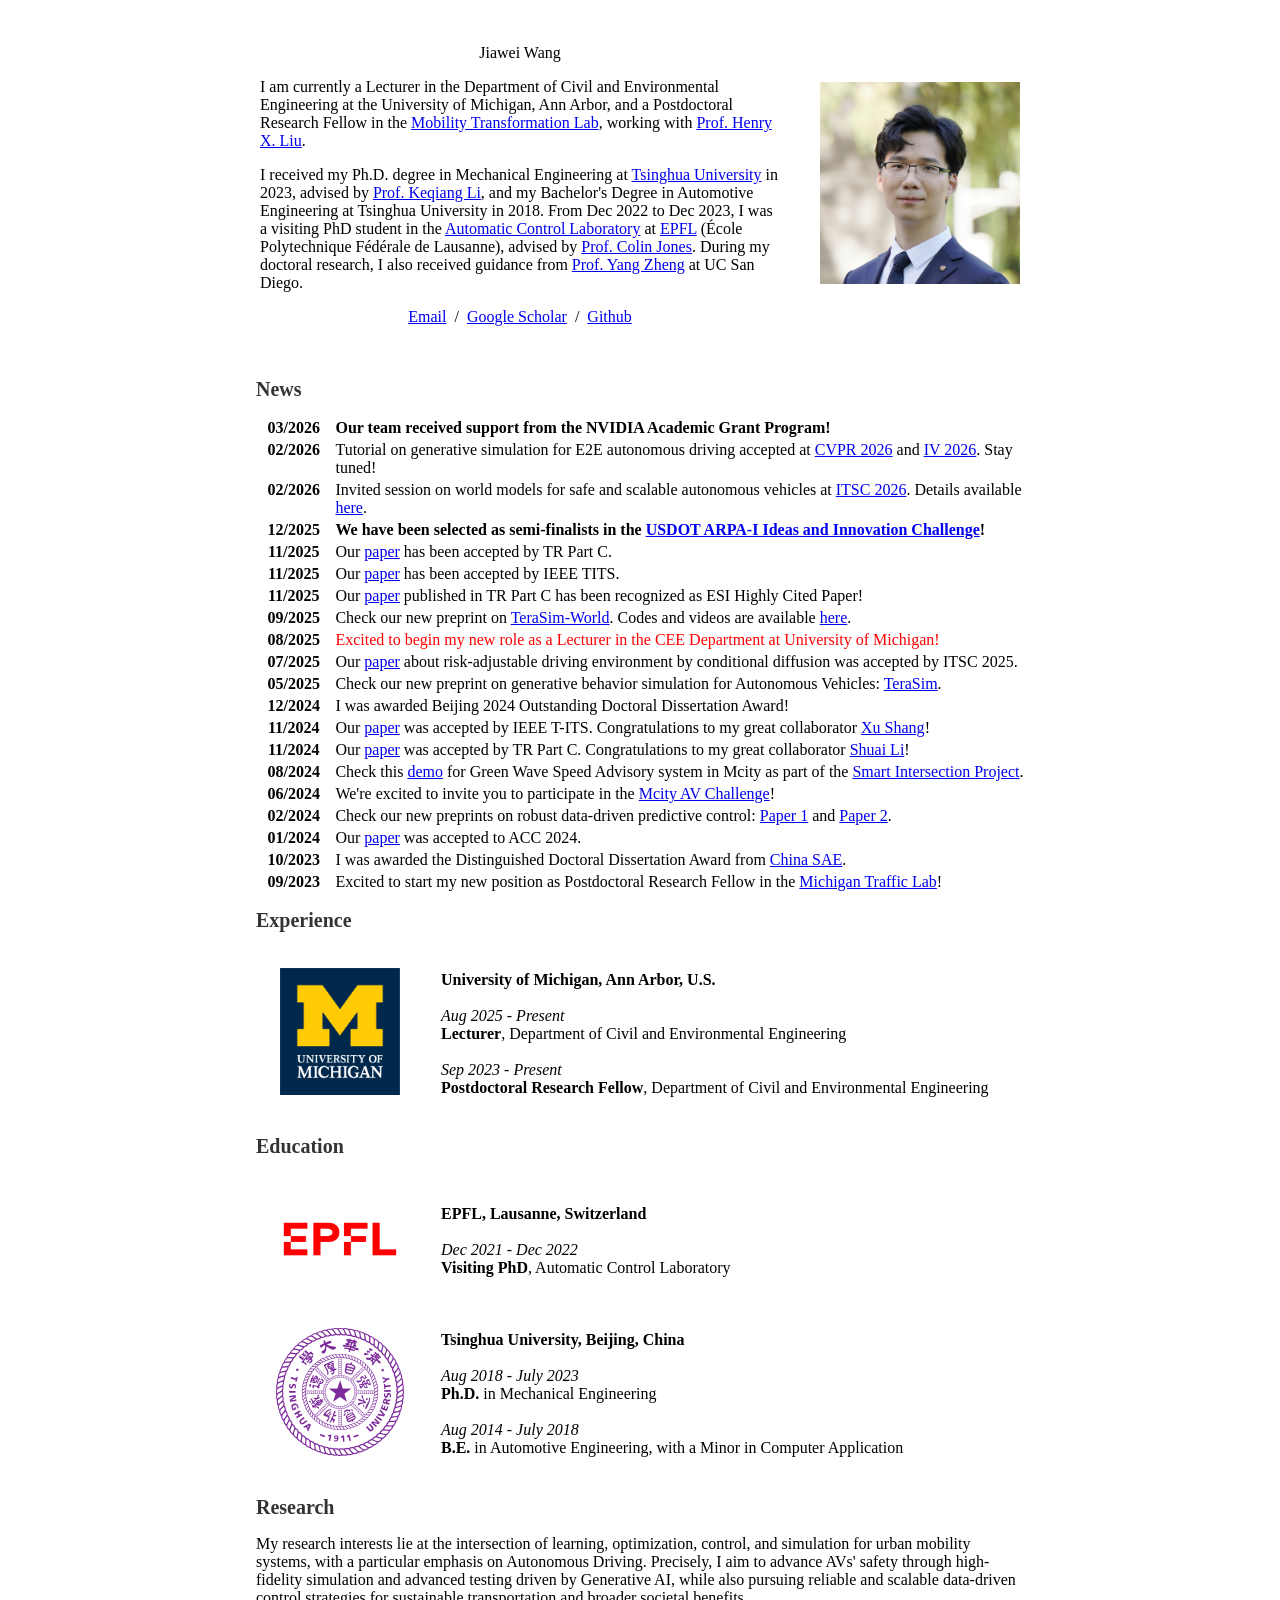
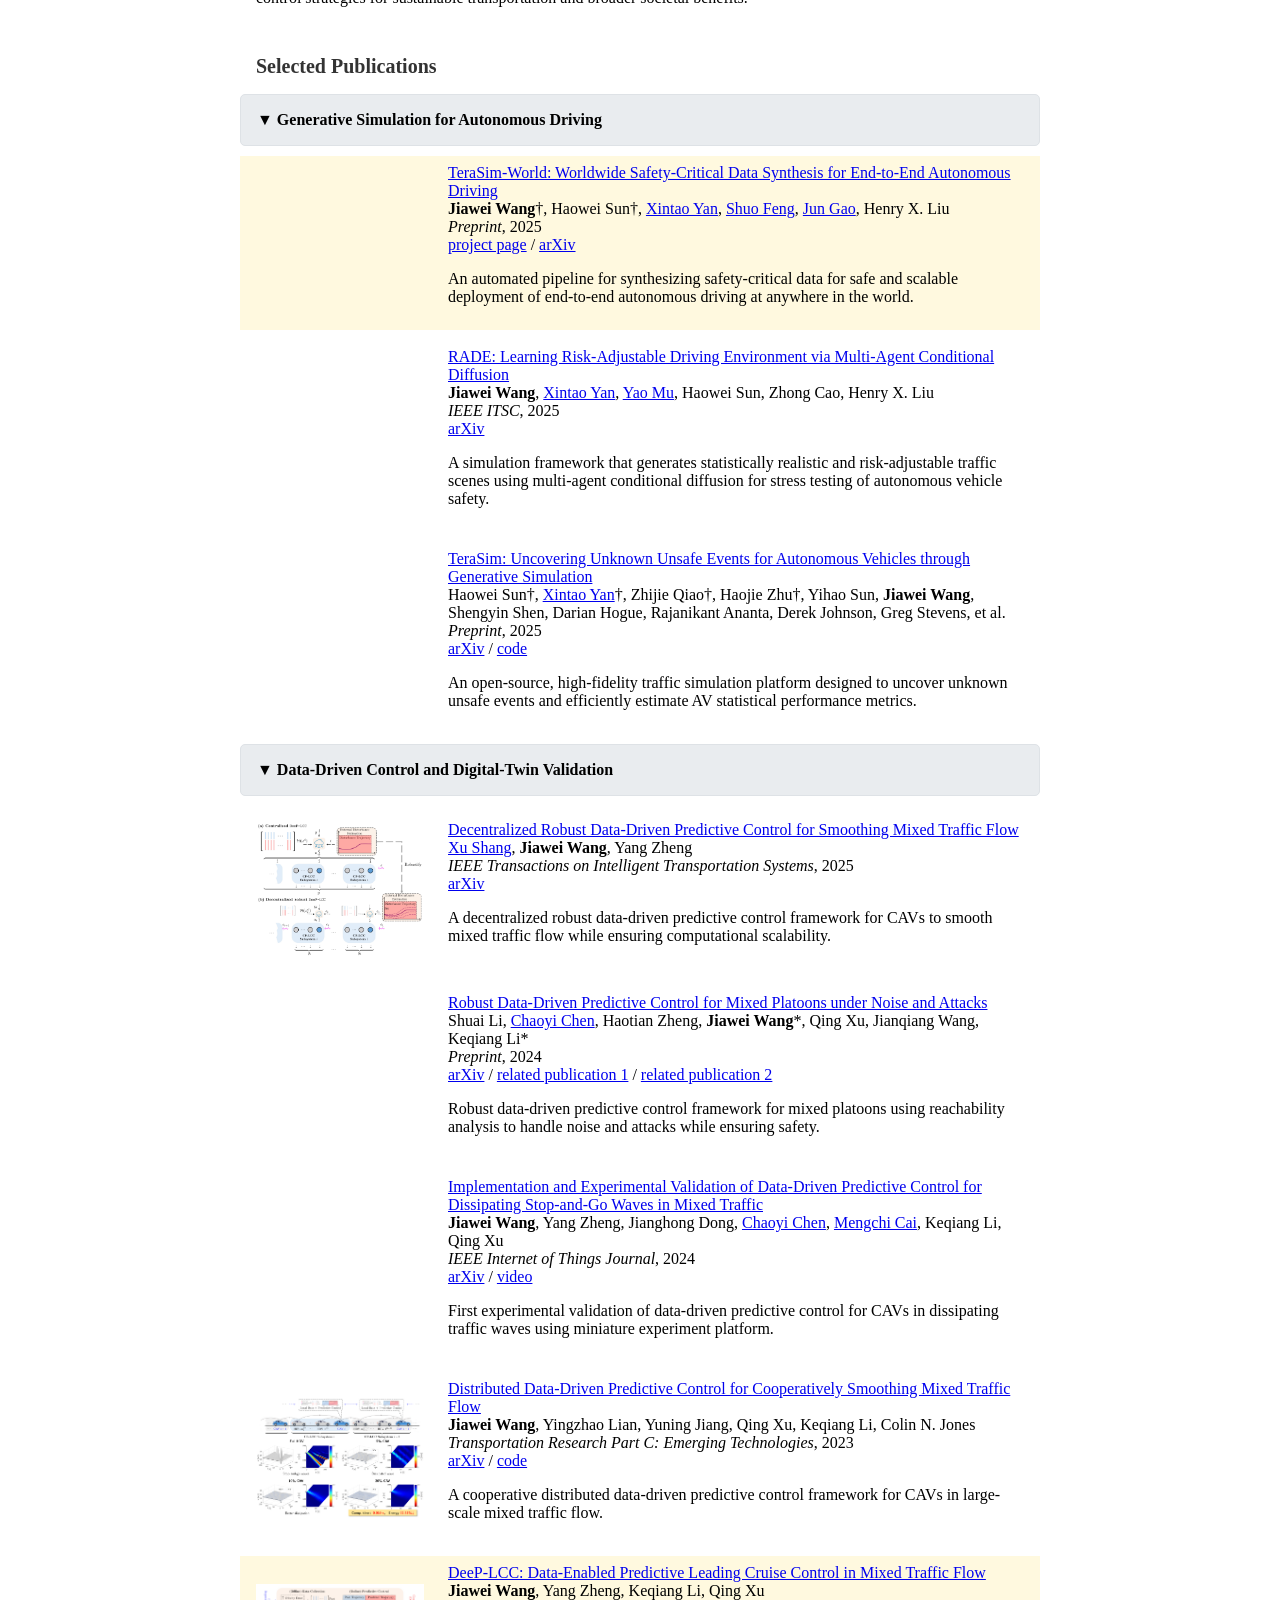
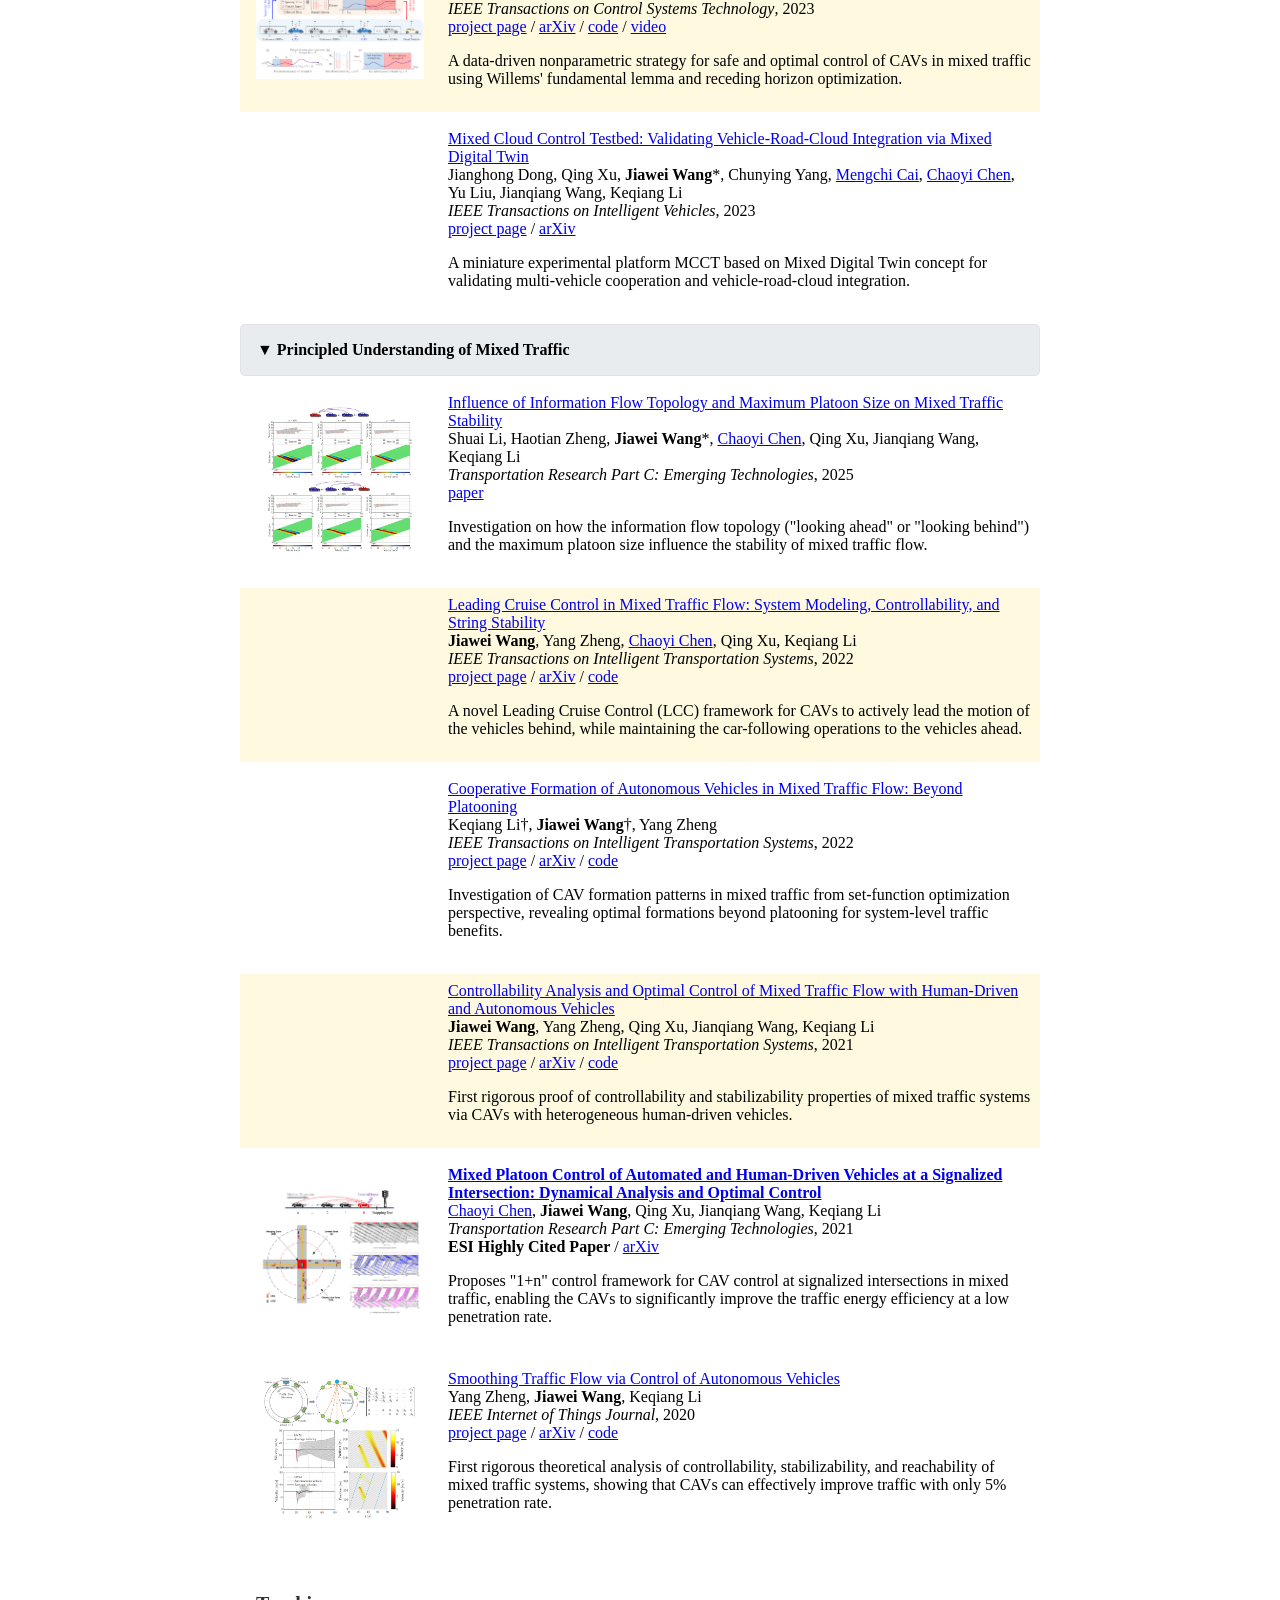
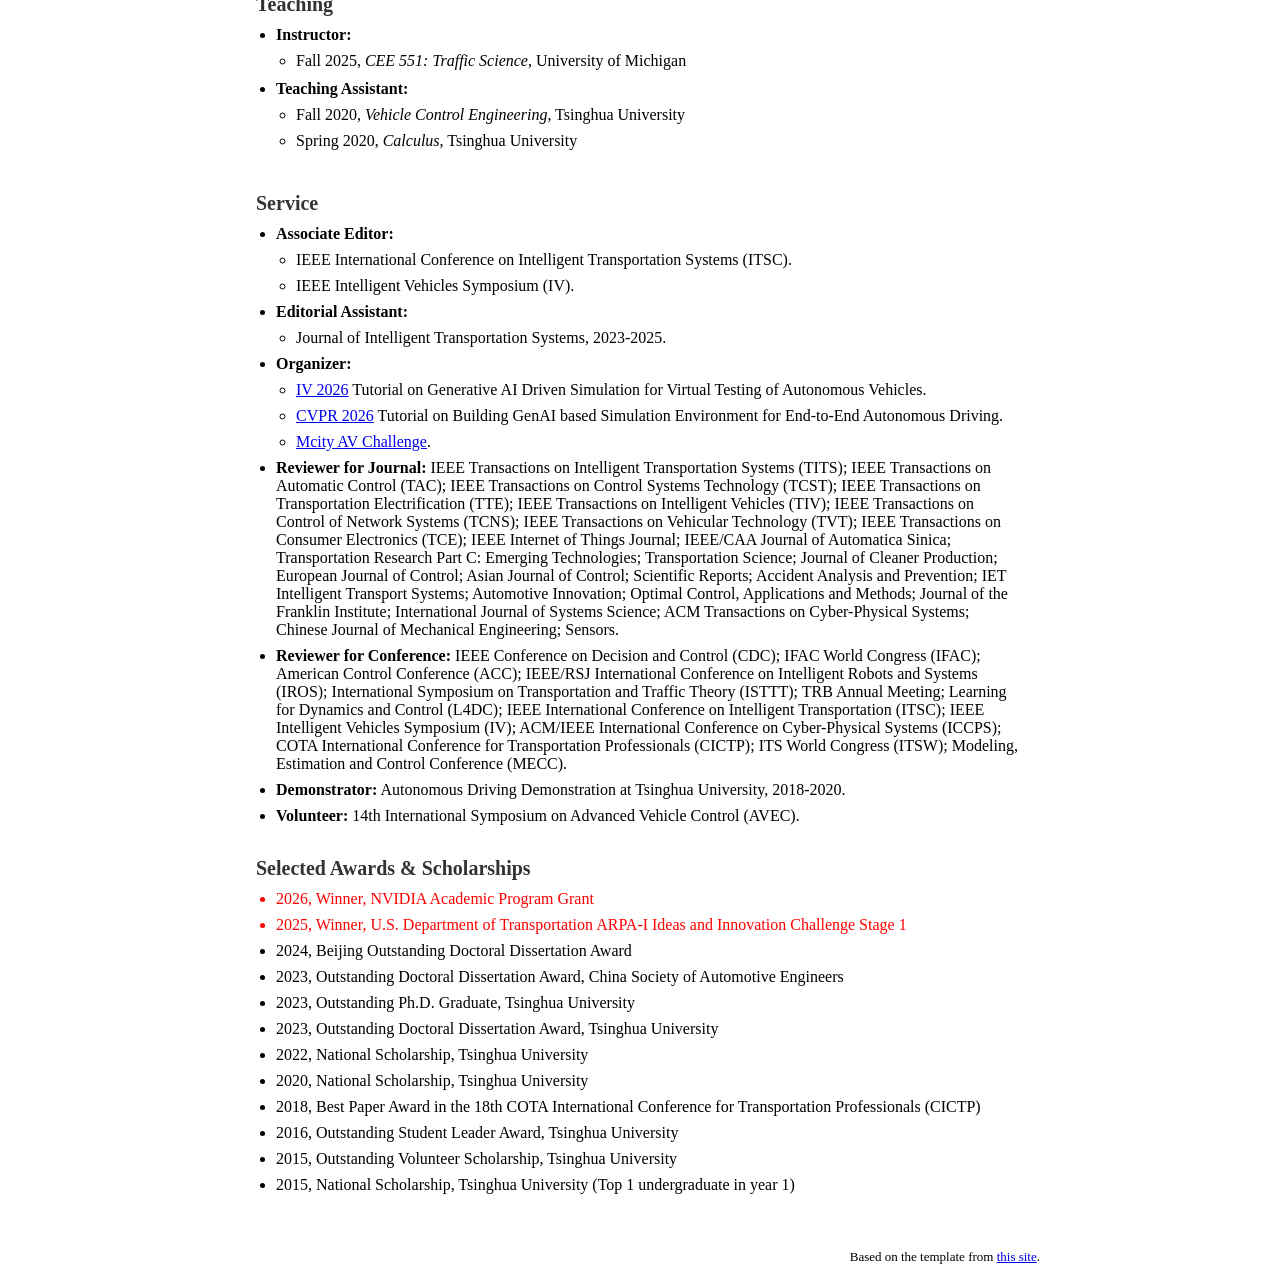
==== index.html @ 33eeec1e "Update tutorial links to dedicated sites Co-Authored-By: Claude Sonnet 4.6 <noreply@anthropic.com>" ====
﻿<!DOCTYPE HTML>
<html lang="en">
  <head>
    <meta http-equiv="Content-Type" content="text/html; charset=UTF-8">

    <title>Jiawei Wang</title>

    <meta name="author" content="Jiawei Wang">
    <meta name="viewport" content="width=device-width, initial-scale=1">
    <link rel="shortcut icon" href="images/favicon/favicon.ico" type="image/x-icon">
    <link rel="stylesheet" type="text/css" href="stylesheet.css">
    
    <style>
      :root {
        --paper-media-width: 25%;  /* 论文左边视频/图片区域宽度 */
        --paper-text-width: 75%;   /* 论文右边文本区域宽度 */
      }
      
      .paper-media-cell {
        padding: 16px;
        width: var(--paper-media-width);
        vertical-align: middle;
      }
      
      .paper-text-cell {
        padding: 8px;
        width: var(--paper-text-width);
        vertical-align: middle;
      }
      
      .category-header {
        cursor: pointer;
        user-select: none;
        padding: 16px;
        background-color: #e9ecef;
        border: 1px solid #dee2e6;
        border-radius: 5px;
        margin: 10px 0;
        transition: background-color 0.2s ease;
      }
      
      .category-header::before {
        content: "▶ ";
        display: inline-block;
      }
      
      .category-header.expanded::before {
        content: "▼ ";
      }
      
      .category-papers {
        display: none;
      }
      
      .category-papers.expanded {
        display: block;
      }
      
      .category-papers.default-expanded {
        display: block;
      }
      
      .category-header.default-expanded::before {
        content: "▼ ";
      }
    </style>
    
    <!-- Google Analytics -->
    <script async src="https://www.googletagmanager.com/gtag/js?id=G-J4JX1MXQDL"></script>
    <script>
      window.dataLayer = window.dataLayer || [];
      function gtag(){dataLayer.push(arguments);}
      gtag('js', new Date());

      gtag('config', 'G-J4JX1MXQDL');
    </script>
    
  </head>

  <body>
    <table style="width:100%;max-width:800px;border:0px;border-spacing:0px;border-collapse:separate;margin-right:auto;margin-left:auto;"><tbody>
      <tr style="padding:0px">
        <td style="padding:0px">
          <table style="width:100%;border:0px;border-spacing:0px;border-collapse:separate;margin-right:auto;margin-left:auto;"><tbody>
            <tr style="padding:0px">
              <td style="padding:2.5%;width:70%;vertical-align:middle">
                <p class="name" style="text-align: center;">
                  Jiawei Wang
                </p>
                <p>
		I am currently a Lecturer in the Department of Civil and Environmental Engineering at the University of Michigan, Ann Arbor, and a Postdoctoral Research Fellow in the <a href="https://traffic.engin.umich.edu/">Mobility Transformation Lab</a>, working with <a href="https://traffic.engin.umich.edu/">Prof. Henry X. Liu</a>. 
    </p>
    <p></p>
    I received my Ph.D. degree in Mechanical Engineering at <a href="https://www.tsinghua.edu.cn/publish/thu2018en/index.html">Tsinghua University</a> in 2023, advised by <a href="https://scholar.google.com/citations?user=x58fnLQAAAAJ&hl=en&oi=ao">Prof. Keqiang Li</a>, and my Bachelor's Degree in Automotive Engineering at Tsinghua University in 2018. From Dec 2022 to Dec 2023, I was a visiting PhD student in the <a href="https://www.epfl.ch/labs/la/">Automatic Control Laboratory</a> at <a href="https://www.epfl.ch/en/">EPFL</a> (École Polytechnique Fédérale de Lausanne), advised by <a href="https://people.epfl.ch/colin.jones">Prof. Colin Jones</a>. During my doctoral research, I also received guidance from <a href="https://zhengy09.github.io/">Prof. Yang Zheng</a> at UC San Diego.
                </p>
                <!-- <p>
    I received the Outstanding Ph.D. Graduate, the Excellent Doctoral Dissertation Award, and the National Scholarship from <a href="https://www.tsinghua.edu.cn/publish/thu2018en/index.html">Tsinghua University</a>. I was the recipient of Beijing 2024 Outstanding Doctoral Dissertation Award, the Distinguished Doctoral Dissertation Award from <a href="https://www.sae-china.org/">China Society of Automotive Engineers (China SAE)</a> in 2023, the Annual Best Paper Award for <a href="http://www.jtxa.net/indexen.htm">the Journal of Transport Information and Safety</a> in 2021, and the Best Paper Award at <a href="http://www.cota-home.org/CICTP_Default.html">the 18th COTA International Conference of Transportation Professionals</a> in 2018.
                </p> -->
                <p style="text-align:center">
                  <a href="mailto:jiawe@umich.edu">Email</a> &nbsp;/&nbsp;
                  <!-- <a href="data/JonBarron-CV.pdf">CV</a> &nbsp;/&nbsp; -->
                  <!-- <a href="data/JonBarron-bio.txt">Bio</a> &nbsp;/&nbsp; -->
                  <a href="https://scholar.google.com/citations?user=XXFHGDEAAAAJ&hl=en">Google Scholar</a> &nbsp;/&nbsp;
                  <!-- <a href="https://twitter.com/jon_barron">Twitter</a> &nbsp;/&nbsp; -->
                  <a href="https://github.com/wangjw18">Github</a>
                </p>
              </td>
              <td style="padding:2.5%;width:30%;max-width:30%">
                <a href="images/bio/jiawei_bio3.jpg"><img style="width:100%;max-width:100%;object-fit: cover;" alt="profile photo" src="images/bio/jiawei_bio3.jpg" class="hoverZoomLink"></a>
              </td>
            </tr>
        </tbody></table>

        <table style="width:100%;border:0px;border-spacing:0px;border-collapse:separate;margin-right:auto;margin-left:auto;"><tbody>
          <tr>
            <td colspan="2" style="padding:16px;width:100%;vertical-align:middle">
              <heading style="margin-bottom:15px;margin-top:20px;text-align:left;font-size:20px;font-weight:bold;color:#333">News</heading>
            </td>
          </tr>
          <tr>
            <td style="padding-top:2px;padding-bottom:2px;padding-left:16px;padding-right:4px;vertical-align:top;width:80px;text-align:center;"><strong>03/2026</strong></td>
            <td style="padding-top:2px;padding-bottom:2px;padding-left:0;padding-right:16px;vertical-align:top;"><strong>Our team received support from the NVIDIA Academic Grant Program!</strong></td>
          </tr>
          <tr>
            <td style="padding-top:2px;padding-bottom:2px;padding-left:16px;padding-right:4px;vertical-align:top;width:80px;text-align:center;"><strong>02/2026</strong></td>
            <td style="padding-top:2px;padding-bottom:2px;padding-left:0;padding-right:16px;vertical-align:top;">Tutorial on generative simulation for E2E autonomous driving accepted at <a href="https://cvpr.thecvf.com/">CVPR 2026</a> and <a href="https://ieee-iv.org/2026/">IV 2026</a>. Stay tuned!</td>
          </tr>
          <tr>
            <td style="padding-top:2px;padding-bottom:2px;padding-left:16px;padding-right:4px;vertical-align:top;width:80px;text-align:center;"><strong>02/2026</strong></td>
            <td style="padding-top:2px;padding-bottom:2px;padding-left:0;padding-right:16px;vertical-align:top;">Invited session on world models for safe and scalable autonomous vehicles at <a href="https://ieee-itsc.org/2026/">ITSC 2026</a>. Details available <a href="images/itsc_2026_invited_session.png">here</a>.</td>
          </tr>         
          <tr>
            <td style="padding-top:2px;padding-bottom:2px;padding-left:16px;padding-right:4px;vertical-align:top;width:80px;text-align:center;"><strong>12/2025</strong></td>
            <td style="padding-top:2px;padding-bottom:2px;padding-left:0;padding-right:16px;vertical-align:top;"> <strong>We have been selected as semi-finalists in the <a href="https://www.transportation.gov/briefing-room/trumps-transportation-secretary-sean-p-duffy-announces-semi-finalists-innovation">USDOT ARPA-I Ideas and Innovation Challenge</a>!</strong> </td>
          </tr>
          <tr>
            <td style="padding-top:2px;padding-bottom:2px;padding-left:16px;padding-right:4px;vertical-align:top;width:80px;text-align:center;"><strong>11/2025</strong></td>
            <td style="padding-top:2px;padding-bottom:2px;padding-left:0;padding-right:16px;vertical-align:top;"> Our <a href="https://www.sciencedirect.com/science/article/pii/S0968090X25004802">paper</a> has been accepted by TR Part C. </td>
          </tr>
          <tr>
            <td style="padding-top:2px;padding-bottom:2px;padding-left:16px;padding-right:4px;vertical-align:top;width:80px;text-align:center;"><strong>11/2025</strong></td>
            <td style="padding-top:2px;padding-bottom:2px;padding-left:0;padding-right:16px;vertical-align:top;">Our <a href="https://ieeexplore.ieee.org/document/11264470">paper</a> has been accepted by IEEE TITS. </td>
          </tr>
          <tr>
            <td style="padding-top:2px;padding-bottom:2px;padding-left:16px;padding-right:4px;vertical-align:top;width:80px;text-align:center;"><strong>11/2025</strong></td>
            <td style="padding-top:2px;padding-bottom:2px;padding-left:0;padding-right:16px;vertical-align:top;">Our <a href="https://www.sciencedirect.com/science/article/pii/S0968090X2100156X">paper</a> published in TR Part C has been recognized as ESI Highly Cited Paper! </td>
          </tr>
          <tr>
            <td style="padding-top:2px;padding-bottom:2px;padding-left:16px;padding-right:4px;vertical-align:top;width:80px;text-align:center;"><strong>09/2025</strong></td>
            <td style="padding-top:2px;padding-bottom:2px;padding-left:0;padding-right:16px;vertical-align:top;">Check our new preprint on <a href="https://arxiv.org/abs/2509.13164">TeraSim-World</a>. Codes and videos are available <a href="https://wjiawei.com/terasim-world-web/">here</a>.</td>
          </tr>
          <tr>
            <td style="padding-top:2px;padding-bottom:2px;padding-left:16px;padding-right:4px;vertical-align:top;width:80px;text-align:center;"><strong>08/2025</strong></td>
            <td style="padding-top:2px;padding-bottom:2px;padding-left:0;padding-right:16px;vertical-align:top;"><span style="color:red;">Excited to begin my new role as a Lecturer in the CEE Department at University of Michigan!</span></td>
          </tr>
          <tr>
            <td style="padding-top:2px;padding-bottom:2px;padding-left:16px;padding-right:4px;vertical-align:top;width:80px;text-align:center;"><strong>07/2025</strong></td>
            <td style="padding-top:2px;padding-bottom:2px;padding-left:0;padding-right:16px;vertical-align:top;">Our <a href="https://arxiv.org/abs/2505.03178">paper</a> about risk-adjustable driving environment by conditional diffusion was accepted by ITSC 2025.</td>
          </tr>
          <tr>
            <td style="padding-top:2px;padding-bottom:2px;padding-left:16px;padding-right:4px;vertical-align:top;width:80px;text-align:center;"><strong>05/2025</strong></td>
            <td style="padding-top:2px;padding-bottom:2px;padding-left:0;padding-right:16px;vertical-align:top;">Check our new preprint on generative behavior simulation for Autonomous Vehicles: <a href="https://arxiv.org/abs/2503.03629">TeraSim</a>.</td>
          </tr>
          <tr>
            <td style="padding-top:2px;padding-bottom:2px;padding-left:16px;padding-right:4px;vertical-align:top;width:80px;text-align:center;"><strong>12/2024</strong></td>
            <td style="padding-top:2px;padding-bottom:2px;padding-left:0;padding-right:16px;vertical-align:top;">I was awarded Beijing 2024 Outstanding Doctoral Dissertation Award!</td>
          </tr>
          <tr>
            <td style="padding-top:2px;padding-bottom:2px;padding-left:16px;padding-right:4px;vertical-align:top;width:80px;text-align:center;"><strong>11/2024</strong></td>
            <td style="padding-top:2px;padding-bottom:2px;padding-left:0;padding-right:16px;vertical-align:top;">Our <a href="https://ieeexplore.ieee.org/document/10810289?denied=">paper</a> was accepted by IEEE T-ITS. Congratulations to my great collaborator <a href="https://xushang23.github.io/">Xu Shang</a>!</td>
          </tr>
          <tr>
            <td style="padding-top:2px;padding-bottom:2px;padding-left:16px;padding-right:4px;vertical-align:top;width:80px;text-align:center;"><strong>11/2024</strong></td>
            <td style="padding-top:2px;padding-bottom:2px;padding-left:0;padding-right:16px;vertical-align:top;">Our <a href="https://www.sciencedirect.com/science/article/abs/pii/S0968090X24004716">paper</a> was accepted by TR Part C. Congratulations to my great collaborator <a href="https://www.researchgate.net/profile/Shuai-Li-134">Shuai Li</a>!</td>
          </tr>
          <tr>
            <td style="padding-top:2px;padding-bottom:2px;padding-left:16px;padding-right:4px;vertical-align:top;width:80px;text-align:center;"><strong>08/2024</strong></td>
            <td style="padding-top:2px;padding-bottom:2px;padding-left:0;padding-right:16px;vertical-align:top;">Check this <a href="https://www.youtube.com/watch?v=5vXTlNPkb3U">demo</a> for Green Wave Speed Advisory system in Mcity as part of the <a href="https://sip.umtri.umich.edu/">Smart Intersection Project</a>. </td>
          </tr>
          <tr>
            <td style="padding-top:2px;padding-bottom:2px;padding-left:16px;padding-right:4px;vertical-align:top;width:80px;text-align:center;"><strong>06/2024</strong></td>
            <td style="padding-top:2px;padding-bottom:2px;padding-left:0;padding-right:16px;vertical-align:top;">We're excited to invite you to participate in the <a href="https://mcity.umich.edu/av-challenge/">Mcity AV Challenge</a>!</td>
          </tr>
          <tr>
            <td style="padding-top:2px;padding-bottom:2px;padding-left:16px;padding-right:4px;vertical-align:top;width:80px;text-align:center;"><strong>02/2024</strong></td>
            <td style="padding-top:2px;padding-bottom:2px;padding-left:0;padding-right:16px;vertical-align:top;">Check our new preprints on robust data-driven predictive control: <a href="https://arxiv.org/abs/2401.15826">Paper 1</a> and <a href="https://arxiv.org/abs/2402.03897">Paper 2</a>.</td>
          </tr>
          <tr>
            <td style="padding-top:2px;padding-bottom:2px;padding-left:16px;padding-right:4px;vertical-align:top;width:80px;text-align:center;"><strong>01/2024</strong></td>
            <td style="padding-top:2px;padding-bottom:2px;padding-left:0;padding-right:16px;vertical-align:top;">Our <a href="https://arxiv.org/abs/2310.00509">paper</a> was accepted to ACC 2024.</td>
          </tr>
          <tr>
            <td style="padding-top:2px;padding-bottom:2px;padding-left:16px;padding-right:4px;vertical-align:top;width:80px;text-align:center;"><strong>10/2023</strong></td>
            <td style="padding-top:2px;padding-bottom:2px;padding-left:0;padding-right:16px;vertical-align:top;">I was awarded the Distinguished Doctoral Dissertation Award from <a href="https://www.sae-china.org/">China SAE</a>.</td>
          </tr>
          <tr>
            <td style="padding-top:2px;padding-bottom:2px;padding-left:16px;padding-right:4px;vertical-align:top;width:80px;text-align:center;"><strong>09/2023</strong></td>
            <td style="padding-top:2px;padding-bottom:2px;padding-left:0;padding-right:16px;vertical-align:top;">Excited to start my new position as Postdoctoral Research Fellow in the <a href="https://traffic.engin.umich.edu/">Michigan Traffic Lab</a>!</td>
          </tr>
        </tbody></table>
        
          <table style="width:100%;border:0px;border-spacing:0px;border-collapse:separate;margin-right:auto;margin-left:auto;"><tbody>
            <tr>
              <td colspan="2" style="padding:16px;width:100%;vertical-align:middle">
                <heading style="margin-bottom:15px;margin-top:20px;text-align:left;font-size:20px;font-weight:bold;color:#333">Experience</heading>
              </td>
            </tr>
            <tr>
              <td style="padding:20px;width:25%;vertical-align:middle;text-align:center;">
                <img src="images/umich.png" alt="University of Michigan" style="width:100%;max-width:75%;object-fit:cover;">
              </td>
              <td style="width:75%;vertical-align:middle">
                <strong>University of Michigan, Ann Arbor, U.S.</strong>
                <br>
                <br>
                <em>Aug 2025 - Present</em>
                <br>
                <strong>Lecturer</strong>, Department of Civil and Environmental Engineering
                <br>
                <br>
                <em>Sep 2023 - Present</em>
                <br>
                <strong>Postdoctoral Research Fellow</strong>, Department of Civil and Environmental Engineering
              </td>
            </tr>
          </tbody></table>

          <table style="width:100%;border:0px;border-spacing:0px;border-collapse:separate;margin-right:auto;margin-left:auto;"><tbody>
            <tr>
              <td colspan="2" style="padding:16px;width:100%;vertical-align:middle">
                <heading style="margin-bottom:15px;margin-top:20px;text-align:left;font-size:20px;font-weight:bold;color:#333">Education</heading>
              </td>
            </tr>
            <tr>
              <td style="padding:20px;width:25%;vertical-align:middle;text-align:center;">
                <img src="images/epfl.png" alt="EPFL" style="width:100%;max-width:100%;object-fit:cover;">
              </td>
              <td style="width:75%;vertical-align:middle">
                <strong>EPFL, Lausanne, Switzerland</strong>
                <br>
                <br>
                <em>Dec 2021 - Dec 2022</em>
                <br>
                <strong>Visiting PhD</strong>, Automatic Control Laboratory
              </td>
            </tr>
            <tr>
              <td style="padding:20px;width:25%;vertical-align:middle;text-align:center;">
                <img src="images/tsinghua.png" alt="Tsinghua University" style="width:100%;max-width:80%;object-fit:cover;">
              </td>
              <td style="width:75%;vertical-align:middle">
                <strong>Tsinghua University, Beijing, China</strong>
                <br>
                <br>
                <em>Aug 2018 - July 2023</em>
                <br>
                <strong>Ph.D.</strong> in Mechanical Engineering
                <br>
                <br>
                <em>Aug 2014 - July 2018</em>
                <br>
                <strong>B.E.</strong> in Automotive Engineering, with a Minor in Computer Application
              </td>
            </tr>
          </tbody></table>

          

          <table style="width:100%;border:0px;border-spacing:0px;border-collapse:separate;margin-right:auto;margin-left:auto;"><tbody>
            <tr>
            <td style="padding:16px;width:100%;vertical-align:middle">
              <heading style="margin-bottom:15px;margin-top:20px;text-align:left;font-size:20px;font-weight:bold;color:#333">Research</heading>
              <p>
                My research interests lie at the intersection of learning, optimization, control, and simulation for urban mobility systems, with a particular emphasis on Autonomous Driving. Precisely, I aim to advance AVs' safety through high-fidelity simulation and advanced testing driven by Generative AI, while also pursuing reliable and scalable data-driven control strategies for sustainable transportation and broader societal benefits. 
              </p>
            </td>
          </tr>
        </tbody></table>
          
          <table style="width:100%;border:0px;border-spacing:0px;border-collapse:separate;margin-right:auto;margin-left:auto;"><tbody>
            <tr>
              <td style="padding:16px;width:100%;vertical-align:middle">
                <heading style="margin-bottom:15px;margin-top:20px;text-align:left;font-size:20px;font-weight:bold;color:#333">Selected Publications</heading>
      </td>
    </tr>
          </tbody></table>
          <table style="width:100%;border:0px;border-spacing:0px;border-collapse:separate;margin-right:auto;margin-left:auto;"><tbody>
    <tr>
      <td colspan="2" class="category-header default-expanded" onclick="toggleCategory('generative-simulation')">
        <strong>Generative Simulation for Autonomous Driving</strong>
      </td>
    </tr>
    </tbody></table>
    
    <div id="generative-simulation" class="category-papers default-expanded">
      <table style="width:100%;border:0px;border-spacing:0px 10px;border-collapse:separate;margin-right:auto;margin-left:auto;"><tbody>
        <tr style="background-color: #fff9df;">
          <td class="paper-media-cell">
            <video width=100% height=100% muted autoplay loop>
              <source src="images/terasim-world.mp4" type="video/mp4">
              Your browser does not support the video tag.
            </video>
          </td>
          <td class="paper-text-cell">
            <a href="https://wjiawei.com/terasim-world-web/">
              <span class="papertitle">TeraSim-World: Worldwide Safety-Critical Data Synthesis for End-to-End Autonomous Driving</span>
            </a>
            <br>
            <strong>Jiawei Wang</strong>†,
            Haowei Sun†,
            <a href="https://www.civil.hku.hk/pp-yanxt.html">Xintao Yan</a>,
            <a href="https://scholar.google.com/citations?user=kb0Ky3QAAAAJ&hl=en">Shuo Feng</a>,
            <a href="https://www.cs.toronto.edu/~jungao/">Jun Gao</a>,
            Henry X. Liu
            <br>
            <em>Preprint</em>, 2025
            <br>
            <a href="https://wjiawei.com/terasim-world-web/">project page</a>
            /
            <a href="https://arxiv.org/abs/2509.13164">arXiv</a>
            <p></p>
            <p>
            An automated pipeline for synthesizing safety-critical data for safe and scalable deployment of end-to-end autonomous driving at anywhere in the world.
            </p>
          </td>
        </tr>

        <tr>
          <td class="paper-media-cell">
            <video width=100% height=100% muted autoplay loop>
              <source src="images/rade.mp4" type="video/mp4">
              Your browser does not support the video tag.
            </video>
          </td>
          <td class="paper-text-cell">
            <a href="https://arxiv.org/abs/2505.03178">
              <span class="papertitle">RADE: Learning Risk-Adjustable Driving Environment via Multi-Agent Conditional Diffusion</span>
            </a>
            <br>
            <strong>Jiawei Wang</strong>,
            <a href="https://www.civil.hku.hk/pp-yanxt.html">Xintao Yan</a>,
            <a href="https://yaomarkmu.github.io/">Yao Mu</a>,
            Haowei Sun,
            Zhong Cao,
            Henry X. Liu
            <br>
            <em>IEEE ITSC</em>, 2025
            <br>
            <a href="https://arxiv.org/abs/2505.03178">arXiv</a>
            <p></p>
            <p>
              A simulation framework that generates statistically realistic and risk-adjustable traffic scenes using multi-agent conditional diffusion for stress testing of autonomous vehicle safety.
            </p>
          </td>
        </tr>
        <tr>
          <td class="paper-media-cell">
            <video width=100% height=100% muted autoplay loop>
              <source src="images/terasim.mp4" type="video/mp4">
              Your browser does not support the video tag.
            </video>
          </td>
          <td class="paper-text-cell">
            <a href="https://arxiv.org/abs/2503.03629">
              <span class="papertitle">TeraSim: Uncovering Unknown Unsafe Events for Autonomous Vehicles through Generative Simulation</span>
            </a>
            <br>
            Haowei Sun†, <a href="https://xintao-yan.github.io/">Xintao Yan</a>†, Zhijie Qiao†, Haojie Zhu†, Yihao Sun, <strong>Jiawei Wang</strong>, Shengyin Shen, Darian Hogue, Rajanikant Ananta, Derek Johnson, Greg Stevens, et al.
            <br>
            <em>Preprint</em>, 2025
            <br>
            <a href="https://arxiv.org/abs/2503.03629">arXiv</a> / <a href="https://github.com/mcity/TeraSim">code</a>
            <p></p>
            <p>
              An open-source, high-fidelity traffic simulation platform designed to uncover unknown unsafe events and efficiently estimate AV statistical performance metrics.
            </p>
          </td>
        </tr>
      </tbody></table>
    </div>
    
    <table style="width:100%;border:0px;border-spacing:0px;border-collapse:separate;margin-right:auto;margin-left:auto;"><tbody>
    <tr>
      <td colspan="2" class="category-header default-expanded" onclick="toggleCategory('data-driven-control')">
        <strong>Data-Driven Control and Digital-Twin Validation</strong>
      </td>
    </tr>
    </tbody></table>

    
    
    <div id="data-driven-control" class="category-papers default-expanded">
      <table style="width:100%;border:0px;border-spacing:0px 10px;border-collapse:separate;margin-right:auto;margin-left:auto;"><tbody>
        <tr>
          <td class="paper-media-cell">
            <img src="images/decentralized-deeplcc.png" alt="Decentralized robust data-driven predictive control" style="width:100%;max-width:100%;object-fit:contain;border-radius:5px;">
          </td>
          <td class="paper-text-cell">
            <a href="https://ieeexplore.ieee.org/abstract/document/10810289">
              <span class="papertitle">Decentralized Robust Data-Driven Predictive Control for Smoothing Mixed Traffic Flow</span>
            </a>
            <br>
            <a href="https://xushang23.github.io/">Xu Shang</a>, <strong>Jiawei Wang</strong>, Yang Zheng
            <br>
            <em>IEEE Transactions on Intelligent Transportation Systems</em>, 2025
            <br>
            <a href="https://arxiv.org/abs/2401.15826">arXiv</a>
            <p></p>
            <p>
              A decentralized robust data-driven predictive control framework for CAVs to smooth mixed traffic flow while ensuring computational scalability.
            </p>
          </td>
        </tr>
        <tr>
          <td class="paper-media-cell">
            <video width=100% height=100% muted autoplay loop>
              <source src="images/rdeeplcc.mp4" type="video/mp4">
              Your browser does not support the video tag.
            </video>
          </td>
      <td class="paper-text-cell">
        <a href="https://arxiv.org/abs/2411.13924">
			<span class="papertitle">Robust Data-Driven Predictive Control for Mixed Platoons under Noise and Attacks</span>
        </a>
        <br>
				Shuai Li,
				<a href="https://www.svm.tsinghua.edu.cn/essay/80/2121.html">Chaoyi Chen</a>,
				Haotian Zheng,
				<strong>Jiawei Wang</strong>*,
				Qing Xu,
				Jianqiang Wang,
				Keqiang Li*
        <br>
        <em>Preprint</em>, 2024
        <br>
        <a href="https://arxiv.org/abs/2411.13924">arXiv</a> / <a href="https://arxiv.org/abs/2502.16466">related publication 1</a> / <a href="https://ieeexplore.ieee.org/abstract/document/11095288">related publication 2</a>
        <p></p>
        <p>
				Robust data-driven predictive control framework for mixed platoons using reachability analysis to handle noise and attacks while ensuring safety.
        </p>
      </td>
    </tr>


     
    <tr>
      <td class="paper-media-cell">
        <video width=100% height=100% muted autoplay loop>
          <source src="images/deep-lcc-implementation.mp4" type="video/mp4">
          Your browser does not support the video tag.
        </video>
      </td>
      <td class="paper-text-cell">
        <a href="https://ieeexplore.ieee.org/abstract/document/10210648">
			<span class="papertitle">Implementation and Experimental Validation of Data-Driven Predictive Control for Dissipating Stop-and-Go Waves in Mixed Traffic</span>
        </a>
        <br>
				<strong>Jiawei Wang</strong>, 
				Yang Zheng,
				Jianghong Dong,
        <a href="https://www.svm.tsinghua.edu.cn/essay/80/2121.html">Chaoyi Chen</a>,
        <a href="https://www.civil.tsinghua.edu.cn/ceen/info/1062/1473.htm">Mengchi Cai</a>,
        Keqiang Li,
        Qing Xu
				<br>
        <em>IEEE Internet of Things Journal</em>, 2024
        <br>
        <a href="https://arxiv.org/abs/2204.03747">arXiv</a> / <a href="https://www.youtube.com/watch?v=ZZ2cWhapqpc&ab_channel=SOClab">video</a>
        <p></p>
        <p>
				First experimental validation of data-driven predictive control for CAVs in dissipating traffic waves using miniature experiment platform.
        </p>
      </td>
    </tr>

    <tr>
      <td class="paper-media-cell">
        <img src='images/distributed-deeplcc.png' width=100%>
      </td>
      <td class="paper-text-cell">
        <a href="https://www.sciencedirect.com/science/article/abs/pii/S0968090X23002632">
			<span class="papertitle">Distributed Data-Driven Predictive Control for Cooperatively Smoothing Mixed Traffic Flow</span>
        </a>
        <br>
				<strong>Jiawei Wang</strong>,
				Yingzhao Lian,
				Yuning Jiang,
				Qing Xu,
				Keqiang Li,
				Colin N. Jones
        <br>
        <em>Transportation Research Part C: Emerging Technologies</em>, 2023
        <br>
        <a href="https://arxiv.org/abs/2210.13171">arXiv</a> / <a href="https://github.com/PREDICT-EPFL/Distributed-DeeP-LCC">code</a>
        <p></p>
        <p>
				A cooperative distributed data-driven predictive control framework for CAVs in large-scale mixed traffic flow.
        </p>
      </td>
    </tr>

    <tr style="background-color: #fff9df;">
      <td class="paper-media-cell">
        <img src='images/deep-lcc.png' width=100%>
      </td>
      <td class="paper-text-cell">
        <a href="https://ieeexplore.ieee.org/document/10172912">
			<span class="papertitle">DeeP-LCC: Data-Enabled Predictive Leading Cruise Control in Mixed Traffic Flow</span>
        </a>
        <br>
				<strong>Jiawei Wang</strong>,
				Yang Zheng,
				Keqiang Li,
				Qing Xu
        <br>
        <em>IEEE Transactions on Control Systems Technology</em>, 2023
        <br>
        <a href="https://soc-ucsd.github.io/DeeP-LCC/">project page</a> / <a href="https://arxiv.org/abs/2203.10639">arXiv</a> / <a href="https://github.com/soc-ucsd/DeeP-LCC">code</a> / <a href="https://www.youtube.com/watch?v=ZZ2cWhapqpc&ab_channel=SOClab">video</a>
        <p></p>
        <p>
				A data-driven nonparametric strategy for safe and optimal control of CAVs in mixed traffic using Willems' fundamental lemma and receding horizon optimization.
        </p>
      </td>
    </tr>



    <tr>
      <td class="paper-media-cell">
        <video width=100% height=100% muted autoplay loop>
          <source src="images/mcct.mp4" type="video/mp4">
          Your browser does not support the video tag.
        </video>
      </td>
      <td class="paper-text-cell">
        <a href="https://ieeexplore.ieee.org/abstract/document/10040234">
			<span class="papertitle">Mixed Cloud Control Testbed: Validating Vehicle-Road-Cloud Integration via Mixed Digital Twin</span>
        </a>
        <br>
				Jianghong Dong,
				Qing Xu,
				<strong>Jiawei Wang</strong>*,
				Chunying Yang,
				<a href="https://www.civil.tsinghua.edu.cn/ceen/info/1062/1473.htm">Mengchi Cai</a>,
				<a href="https://www.svm.tsinghua.edu.cn/essay/80/2121.html">Chaoyi Chen</a>,
				Yu Liu,
				Jianqiang Wang,
				Keqiang Li
        <br>
        <em>IEEE Transactions on Intelligent Vehicles</em>, 2023
        <br>
        <a href="https://github.com/dongjh20/MCCT/tree/main">project page</a>
        /
        <a href="https://arxiv.org/abs/2212.02007">arXiv</a>
        <p></p>
        <p>
				A miniature experimental platform MCCT based on Mixed Digital Twin concept for validating multi-vehicle cooperation and vehicle-road-cloud integration.
        </p>
      </td>
    </tr>
      </tbody></table>
    </div>
    
    <table style="width:100%;border:0px;border-spacing:0px;border-collapse:separate;margin-right:auto;margin-left:auto;"><tbody>
    <tr>
      <td colspan="2" class="category-header default-expanded" onclick="toggleCategory('mixed-traffic')">
        <strong>Principled Understanding of Mixed Traffic</strong>
      </td>
    </tr>
    </tbody></table>
    
    <div id="mixed-traffic" class="category-papers default-expanded">
      <table style="width:100%;border:0px;border-spacing:0px 10px;border-collapse:separate;margin-right:auto;margin-left:auto;"><tbody>
        
        <tr>
          <td class="paper-media-cell">
            <img src="images/comparison_lookingahead_lookingbehind.png" alt="Information Flow Topology Comparison" width="100%">
          </td>
          <td class="paper-text-cell">
            <a href="https://www.sciencedirect.com/science/article/pii/S0968090X24004716?via%3Dihub">
              <span class="papertitle">Influence of Information Flow Topology and Maximum Platoon Size on Mixed Traffic Stability</span>
            </a>
            <br>
            Shuai Li,
            Haotian Zheng,
            <strong>Jiawei Wang</strong>*,
            <a href="https://www.svm.tsinghua.edu.cn/essay/80/2121.html">Chaoyi Chen</a>,
            Qing Xu,
            Jianqiang Wang,
            Keqiang Li
            <br>
            <em>Transportation Research Part C: Emerging Technologies</em>, 2025
            <br>
            <a href="https://www.sciencedirect.com/science/article/pii/S0968090X24004716?via%3Dihub">paper</a>
        <p></p>
        <p>
              Investigation on how the information flow topology ("looking ahead" or "looking behind") and the maximum platoon size influence the stability of mixed traffic flow.
        </p>
      </td>
    </tr>

        <tr style="background-color: #fff9df;">
          <td class="paper-media-cell">
            <video width=100% height=100% muted autoplay loop>
              <source src="images/lcc.mp4" type="video/mp4">
          Your browser does not support the video tag.
            </video>
      </td>
          <td class="paper-text-cell">
            <a href="https://ieeexplore.ieee.org/abstract/document/9570137">
              <span class="papertitle">Leading Cruise Control in Mixed Traffic Flow: System Modeling, Controllability, and String Stability</span>
        </a>
        <br>
            <strong>Jiawei Wang</strong>,
            Yang Zheng,
            <a href="https://www.svm.tsinghua.edu.cn/essay/80/2121.html">Chaoyi Chen</a>,
            Qing Xu,
            Keqiang Li
            <br>
            <em>IEEE Transactions on Intelligent Transportation Systems</em>, 2022
            <br>
            <a href="https://soc-ucsd.github.io/LCC/#/README">project page</a>
            /
            <a href="https://arxiv.org/abs/2012.04313">arXiv</a>
            /
            <a href="https://github.com/soc-ucsd/LCC">code</a>
        <p></p>
        <p>
              A novel Leading Cruise Control (LCC) framework for CAVs to actively lead the motion of the vehicles behind, while maintaining the car-following operations to the vehicles ahead. 
        </p>
      </td>
    </tr>
	
        <tr>
          <td class="paper-media-cell">
            <video width=100% height=100% muted autoplay loop>
              <source src="images/formation.mp4" type="video/mp4">
        Your browser does not support the video tag.
            </video>
    </td>
          <td class="paper-text-cell">
            <a href="https://ieeexplore.ieee.org/abstract/document/9709187">
              <span class="papertitle">Cooperative Formation of Autonomous Vehicles in Mixed Traffic Flow: Beyond Platooning</span>
      </a>
      <br>
            Keqiang Li†,
            <strong>Jiawei Wang</strong>†,
            Yang Zheng
            <br>
            <em>IEEE Transactions on Intelligent Transportation Systems</em>, 2022
            <br>
            <a href="https://soc-ucsd.github.io/mixed-traffic/">project page</a>
            /
            <a href="https://arxiv.org/abs/2009.04254">arXiv</a>
            /
            <a href="https://github.com/soc-ucsd/mixed-traffic">code</a>
      <p></p>
      <p>
              Investigation of CAV formation patterns in mixed traffic from set-function optimization perspective, revealing optimal formations beyond platooning for system-level traffic benefits.
      </p>
    </td>
  </tr>
  <tr style="background-color: #fff9df;">
    <td class="paper-media-cell">
      <video width=100% height=100% muted autoplay loop>
        <source src="images/controllability.mp4" type="video/mp4">
  Your browser does not support the video tag.
      </video>
</td>
    <td class="paper-text-cell">
      <a href="https://ieeexplore.ieee.org/abstract/document/9127876">
        <span class="papertitle">Controllability Analysis and Optimal Control of Mixed Traffic Flow with Human-Driven and Autonomous Vehicles</span>
</a>
<br>
      <strong>Jiawei Wang</strong>,
      Yang Zheng,
      Qing Xu,
      Jianqiang Wang,
      Keqiang Li
      <br>
      <em>IEEE Transactions on Intelligent Transportation Systems</em>, 2021
      <br>
      <a href="https://soc-ucsd.github.io/mixed-traffic/">project page</a>
      /
      <a href="https://arxiv.org/abs/2002.02099">arXiv</a>
      /
      <a href="https://github.com/soc-ucsd/mixed-traffic">code</a>
<p></p>
<p>
        First rigorous proof of controllability and stabilizability properties of mixed traffic systems via CAVs with heterogeneous human-driven vehicles.
</p>
</td>
</tr>

  <tr>
    <td class="paper-media-cell">
      <img src="images/mixed-intersection.png" alt="Mixed intersection control" style="width:100%;max-width:100%;object-fit:contain;border-radius:5px;">
    </td>
    <td class="paper-text-cell">
      <a href="https://www.sciencedirect.com/science/article/abs/pii/S0968090X2100156X">
        <papertitle><strong>Mixed Platoon Control of Automated and Human-Driven Vehicles at a Signalized Intersection: Dynamical Analysis and Optimal Control</strong></papertitle>
      </a>
      <br>
      <a href="https://www.svm.tsinghua.edu.cn/essay/80/2121.html">Chaoyi Chen</a>, <strong>Jiawei Wang</strong>, Qing Xu, Jianqiang Wang, Keqiang Li
      <br>
      <em>Transportation Research Part C: Emerging Technologies</em>, 2021
      <br>
      <strong>ESI Highly Cited Paper</strong> / <a href="https://arxiv.org/abs/2010.16105">arXiv</a>
      <p></p>
      <p>
              Proposes "1+n" control framework for CAV control at signalized intersections in mixed traffic, enabling the CAVs to significantly improve the traffic energy efficiency at a low penetration rate.
      </p>
    </td>
  </tr>

  <tr>
    <td class="paper-media-cell">
      <img src="images/smoothing.png" alt="Smoothing traffic flow via control of autonomous vehicles" style="width:100%;max-width:100%;object-fit:contain;border-radius:5px;">
    </td>
    <td class="paper-text-cell">
      <a href="https://ieeexplore.ieee.org/abstract/document/8957685">
        <span class="papertitle">Smoothing Traffic Flow via Control of Autonomous Vehicles</span>
      </a>
      <br>
      Yang Zheng, <strong>Jiawei Wang</strong>, Keqiang Li
      <br>
      <em>IEEE Internet of Things Journal</em>, 2020
      <br>
      <a href="https://soc-ucsd.github.io/mixed-traffic/">project page</a> / <a href="https://arxiv.org/abs/1812.09544">arXiv</a> / <a href="https://github.com/soc-ucsd/mixed-traffic">code</a>
      <p></p>
      <p>
              First rigorous theoretical analysis of controllability, stabilizability, and reachability of mixed traffic systems, showing that CAVs can effectively improve traffic with only 5% penetration rate.
      </p>
    </td>
  </tr>

      </tbody></table>
    </div>
    
    <table style="width:100%;border:0px;border-spacing:0px;border-collapse:separate;margin-right:auto;margin-left:auto;"><tbody>
      <tr>
        <td style="padding:5px;width:100%;vertical-align:middle">
          <br>
        </td>
      </tr>
    </tbody></table>
    
    <table style="width:100%;border:0px;border-spacing:0px;border-collapse:separate;margin-right:auto;margin-left:auto;"><tbody>
      <tr>
        <td style="padding:16px;width:100%;vertical-align:middle">
          <heading style="margin-bottom:15px;margin-top:20px;text-align:left;font-size:20px;font-weight:bold;color:#333">Teaching</heading>
          <ul style="margin:0;padding-left:20px;margin-top:10px;margin-bottom:0;">
            <li style="margin-bottom:10px;margin-top:0;"><strong>Instructor:</strong> 
              <ul style="margin-top:8px;margin-bottom:0;padding-left: 20px;">
                <li style="margin-bottom:8px;">Fall 2025, <em>CEE 551: Traffic Science</em>,  University of Michigan</li>
              </ul>
            </li>
            <li style="margin-bottom:10px;margin-top:0;"><strong>Teaching Assistant:</strong>
              <ul style="margin-top:8px;margin-bottom:0;padding-left: 20px;">
                <li style="margin-bottom:8px;">Fall 2020, <em>Vehicle Control Engineering</em>, Tsinghua University</li>
                <li style="margin-bottom:8px;">Spring 2020, <em>Calculus</em>, Tsinghua University</li>
              </ul>
            </li>
          </ul>
        </td>
      </tr>
    </tbody></table>
    
    <table style="width:100%;border:0px;border-spacing:0px;border-collapse:separate;margin-right:auto;margin-left:auto;"><tbody>
      <tr>
        <td style="padding:16px;width:100%;vertical-align:middle">
          <heading style="margin-bottom:15px;margin-top:20px;text-align:left;font-size:20px;font-weight:bold;color:#333">Service</heading>
          <ul style="margin:0;padding-left:20px;margin-top:10px;margin-bottom:0;">
            <li style="margin-bottom:8px;margin-top:0;"><strong>Associate Editor:</strong> 
              <ul style="margin-top:8px;margin-bottom:0;padding-left: 20px;">
                <li style="margin-bottom:8px;">IEEE International Conference on Intelligent Transportation Systems (ITSC).</li>
                <li style="margin-bottom:8px;">IEEE Intelligent Vehicles Symposium (IV).</li>
              </ul>
            </li>
            <li style="margin-bottom:8px;margin-top:0;"><strong>Editorial Assistant:</strong> 
              <ul style="margin-top:8px;margin-bottom:0;padding-left: 20px;">
                <li style="margin-bottom:8px;">Journal of Intelligent Transportation Systems, 2023-2025.</li>
              </ul>
            </li>
            <li style="margin-bottom:8px;margin-top:0;"><strong>Organizer:</strong>
              <ul style="margin-top:8px;margin-bottom:0;padding-left: 20px;">
                <li style="margin-bottom:8px;"><a href="https://iv2026-tutorial-genai-av-sim.github.io/">IV 2026</a> Tutorial on Generative AI Driven Simulation for Virtual Testing of Autonomous Vehicles.</li>
                <li style="margin-bottom:8px;"><a href="https://cvpr2026-tutorial-genai-av-sim.github.io/">CVPR 2026</a> Tutorial on Building GenAI based Simulation Environment for End-to-End Autonomous Driving.</li>
                <li style="margin-bottom:8px;"><a href="https://mcity.umich.edu/av-challenge/setup/">Mcity AV Challenge</a>.</li>
              </ul>
            </li>
            <li style="margin-bottom:8px;margin-top:0;"><strong>Reviewer for Journal:</strong> 
              IEEE Transactions on Intelligent Transportation Systems (TITS);
IEEE Transactions on Automatic Control (TAC);
IEEE Transactions on Control Systems Technology (TCST); 
IEEE Transactions on Transportation Electrification (TTE); 
IEEE Transactions on Intelligent Vehicles (TIV); 
IEEE Transactions on Control of Network Systems (TCNS); 
IEEE Transactions on Vehicular Technology (TVT); 
IEEE Transactions on Consumer Electronics (TCE); 
IEEE Internet of Things Journal; 
IEEE/CAA Journal of Automatica Sinica; 
Transportation Research Part C: Emerging Technologies;
Transportation Science;
Journal of Cleaner Production;
European Journal of Control;
Asian Journal of Control; 
Scientific Reports; 
Accident Analysis and Prevention; 
IET Intelligent Transport Systems; 
Automotive Innovation; 
Optimal Control, Applications and Methods; 
Journal of the Franklin Institute; 
International Journal of Systems Science; 
ACM Transactions on Cyber-Physical Systems; 
Chinese Journal of Mechanical Engineering; 
Sensors.</li>
            <li style="margin-bottom:8px;margin-top:0;"><strong>Reviewer for Conference:</strong> IEEE Conference on Decision and Control (CDC); IFAC World Congress (IFAC); American Control Conference (ACC); IEEE/RSJ International Conference on Intelligent Robots and Systems (IROS); International Symposium on Transportation and Traffic Theory (ISTTT); TRB Annual Meeting; Learning for Dynamics and Control (L4DC); IEEE International Conference on Intelligent Transportation (ITSC); IEEE Intelligent Vehicles Symposium (IV); ACM/IEEE International Conference on Cyber-Physical Systems (ICCPS); COTA International Conference for Transportation Professionals (CICTP); ITS World Congress (ITSW); Modeling, Estimation and Control Conference (MECC).</li>
            <li style="margin-bottom:8px;margin-top:0;"><strong>Demonstrator:</strong> Autonomous Driving Demonstration at Tsinghua University, 2018-2020.</li>
            <li style="margin-bottom:0;margin-top:0;"><strong>Volunteer:</strong> 14th International Symposium on Advanced Vehicle Control (AVEC).</li>
          </ul>
        </td>
      </tr>
    </tbody></table>
    
    <table style="width:100%;border:0px;border-spacing:0px;border-collapse:separate;margin-right:auto;margin-left:auto;"><tbody>
      <tr>
        <td style="padding:16px;width:100%;vertical-align:middle">
          <heading style="margin-bottom:15px;margin-top:20px;text-align:left;font-size:20px;font-weight:bold;color:#333">Selected Awards & Scholarships</heading>
          <ul style="margin:0;padding-left:20px;margin-top:10px;margin-bottom:0;">
            <li style="margin-bottom:8px;margin-top:0;color:red;">2026, Winner, NVIDIA Academic Program Grant</li>
            <li style="margin-bottom:8px;margin-top:0;color:red;">2025, Winner, U.S. Department of Transportation ARPA-I Ideas and Innovation Challenge Stage 1</li>
            <li style="margin-bottom:8px;margin-top:0;">2024, Beijing Outstanding Doctoral Dissertation Award</li>
            <li style="margin-bottom:8px;margin-top:0;">2023, Outstanding Doctoral Dissertation Award, China Society of Automotive Engineers</li>
            <li style="margin-bottom:8px;margin-top:0;">2023, Outstanding Ph.D. Graduate, Tsinghua University</li>
            <li style="margin-bottom:8px;margin-top:0;">2023, Outstanding Doctoral Dissertation Award, Tsinghua University</li>
            <li style="margin-bottom:8px;margin-top:0;">2022, National Scholarship, Tsinghua University</li>
            <li style="margin-bottom:8px;margin-top:0;">2020, National Scholarship, Tsinghua University</li>
            <li style="margin-bottom:8px;margin-top:0;">2018, Best Paper Award in the 18th COTA International Conference for Transportation Professionals (CICTP)</li>
            <li style="margin-bottom:8px;margin-top:0;">2016, Outstanding Student Leader Award, Tsinghua University</li>
            <li style="margin-bottom:8px;margin-top:0;">2015, Outstanding Volunteer Scholarship, Tsinghua University</li>
            <li style="margin-bottom:8px;margin-top:0;">2015, National Scholarship, Tsinghua University (Top 1 undergraduate in year 1)</li>
          </ul>
</td>
</tr>
    </tbody></table>

    <table style="width:100%;border:0px;border-spacing:0px;border-collapse:separate;margin-right:auto;margin-left:auto;"><tbody>
      <tr>
        <td style="padding:0px">
          <br>
            <p style="text-align:right;font-size:small;">
              Based on the template from <a href="https://github.com/jonbarron/jonbarron_website">this site</a>. 
              <!-- Default Statcounter code for My academic website https://wjiawei.com/ -->
              <script type="text/javascript">
              var sc_project=13168388; 
              var sc_invisible=1; 
              var sc_security="663fbbe9"; 
              </script>
              <script type="text/javascript"
              src="https://www.statcounter.com/counter/counter.js" async></script>
              <noscript><div class="statcounter"><a title="Web Analytics"
              href="https://statcounter.com/" target="_blank"><img class="statcounter"
              src="https://c.statcounter.com/13168388/0/663fbbe9/1/" alt="Web Analytics"
              referrerPolicy="no-referrer-when-downgrade"></a></div></noscript>
              <!-- End of Statcounter Code -->
            </p>
        </td>
      </tr>
    </tbody></table>
        </td>
      </tr>
    </table>
    <script src="js/category-toggle.js"></script>
  </body>
</html>
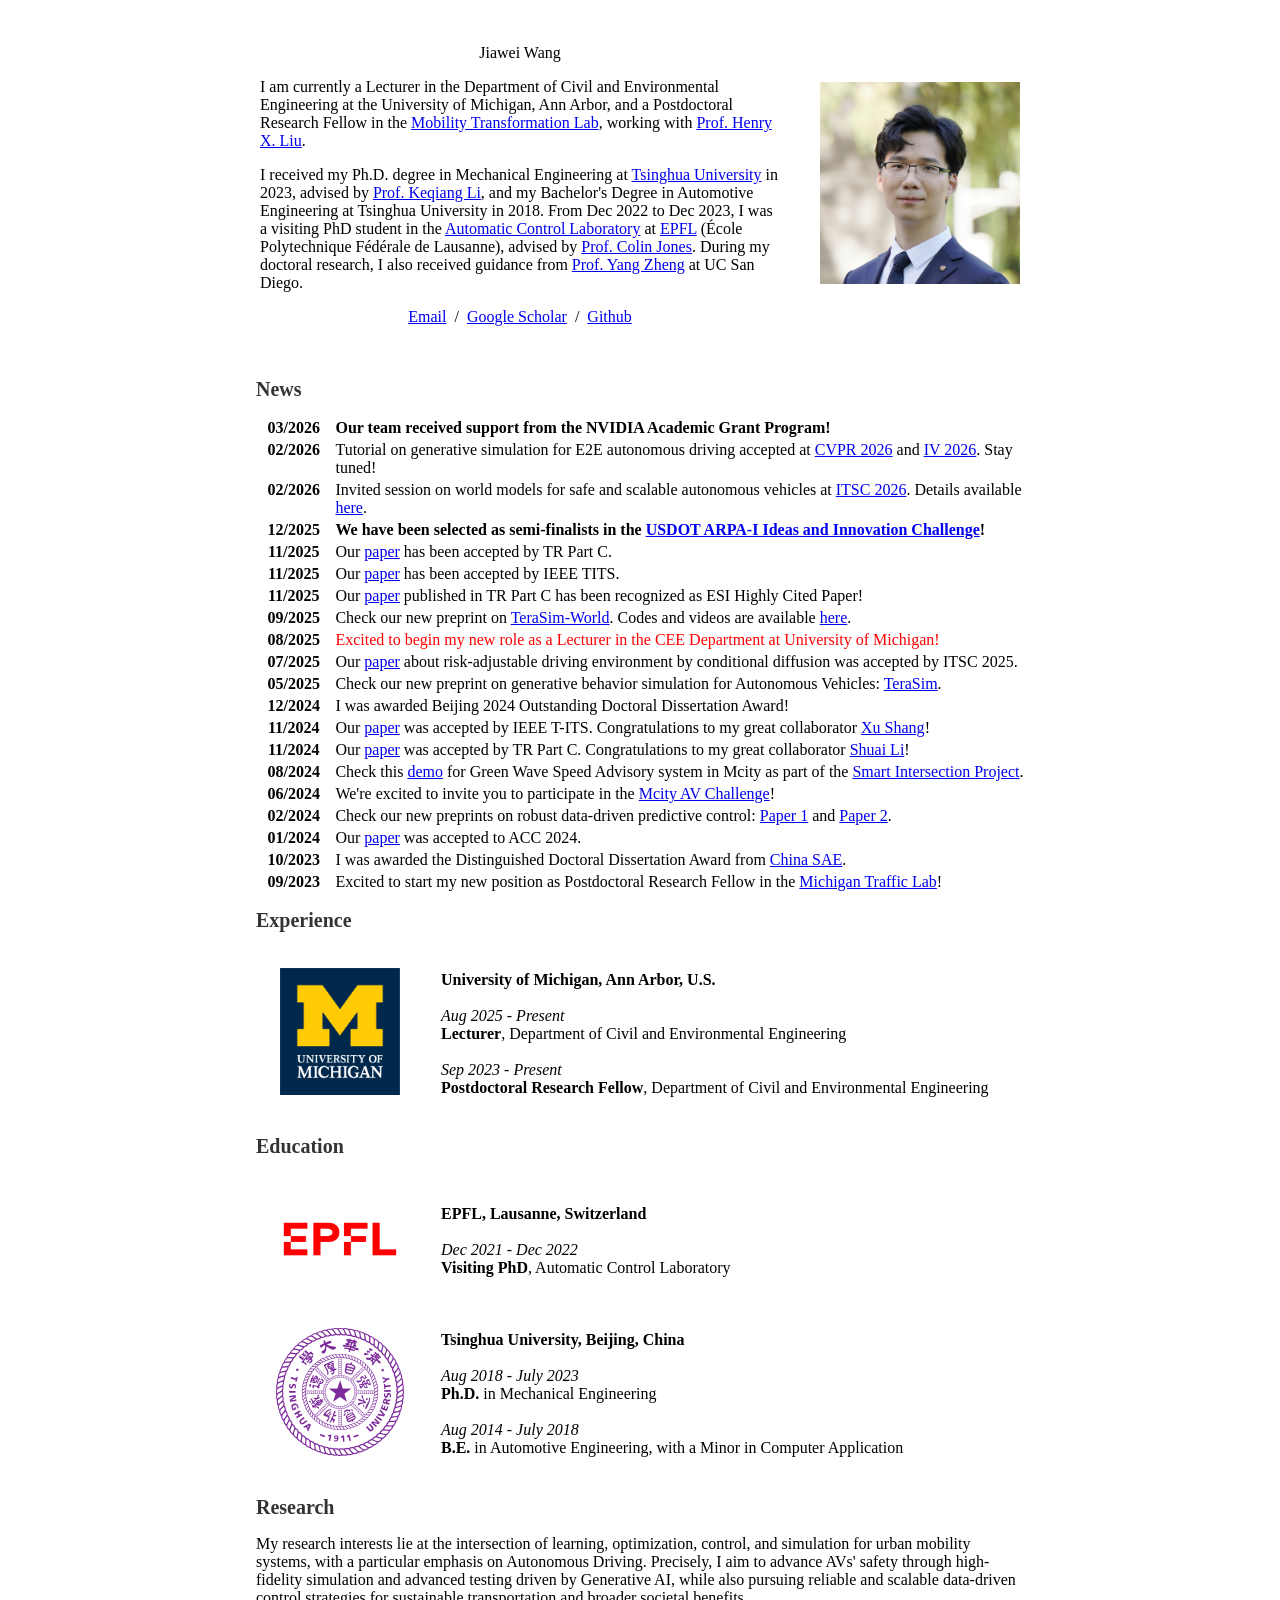
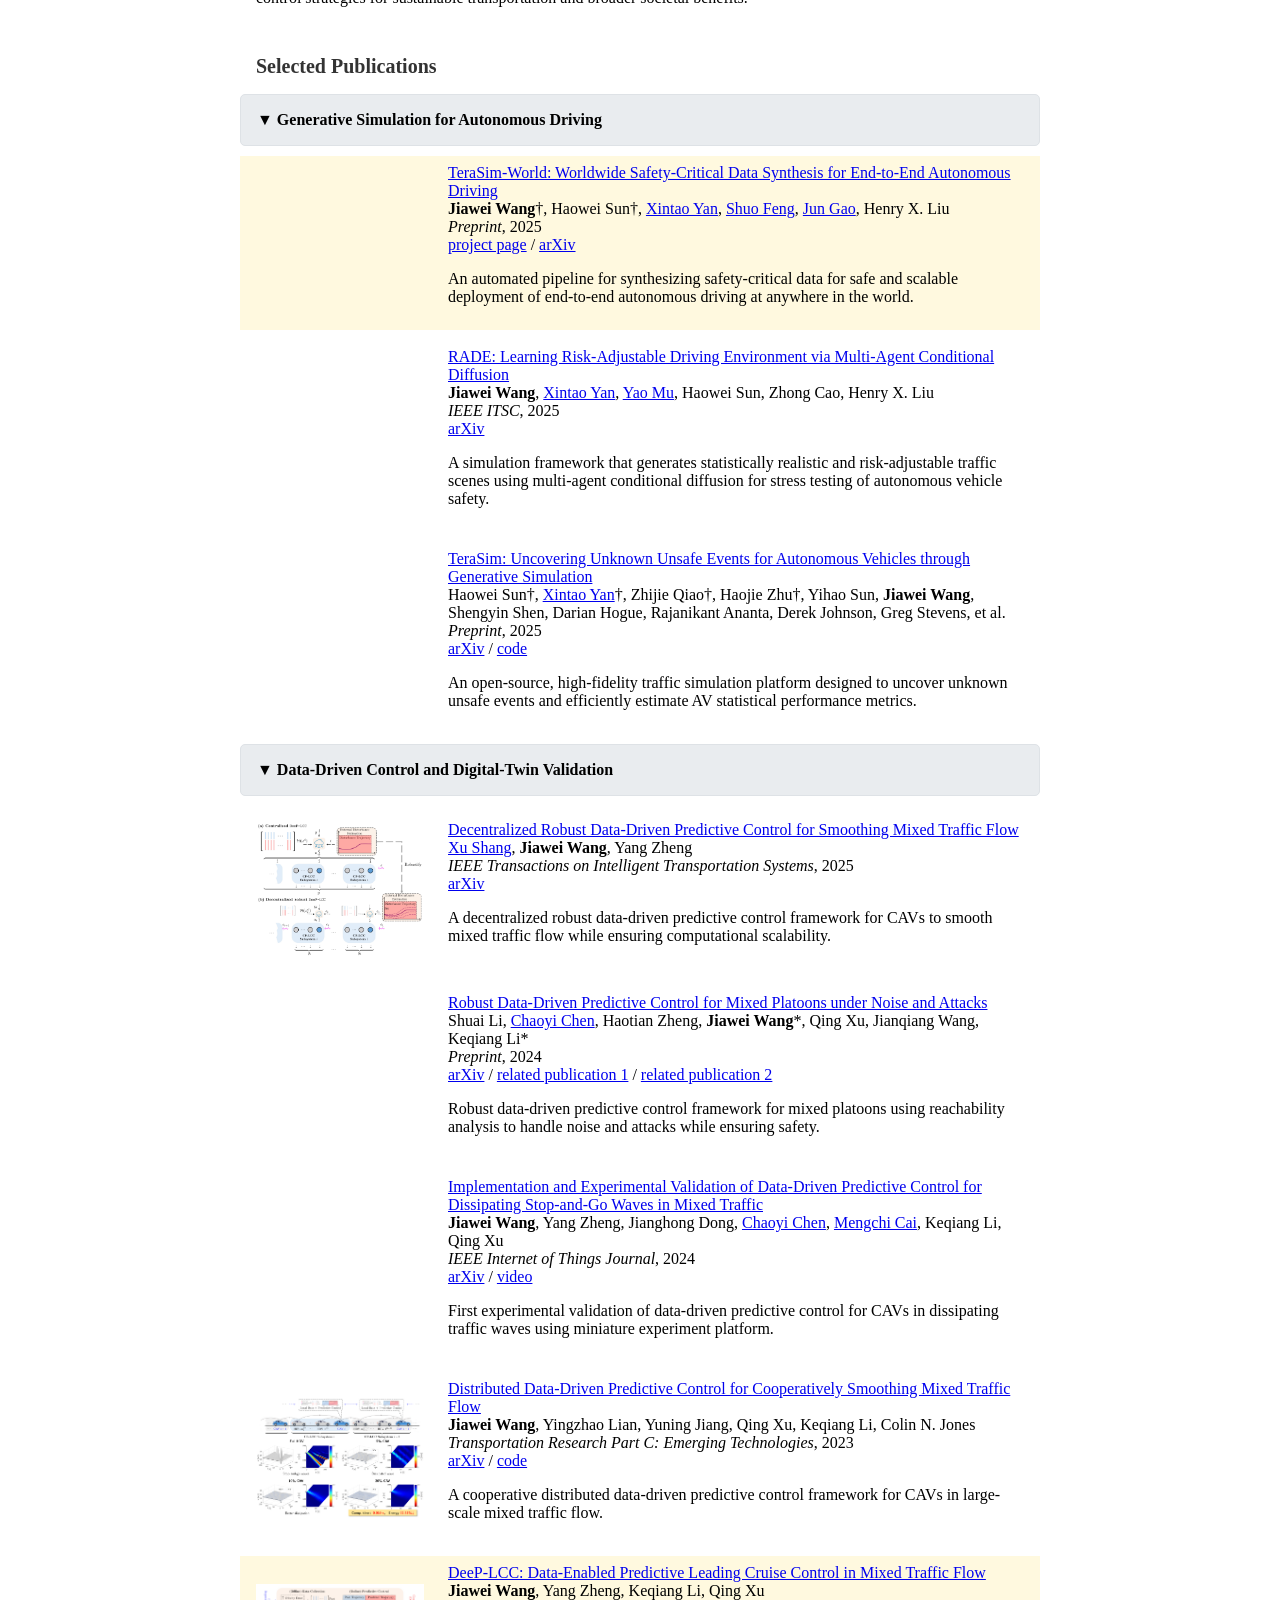
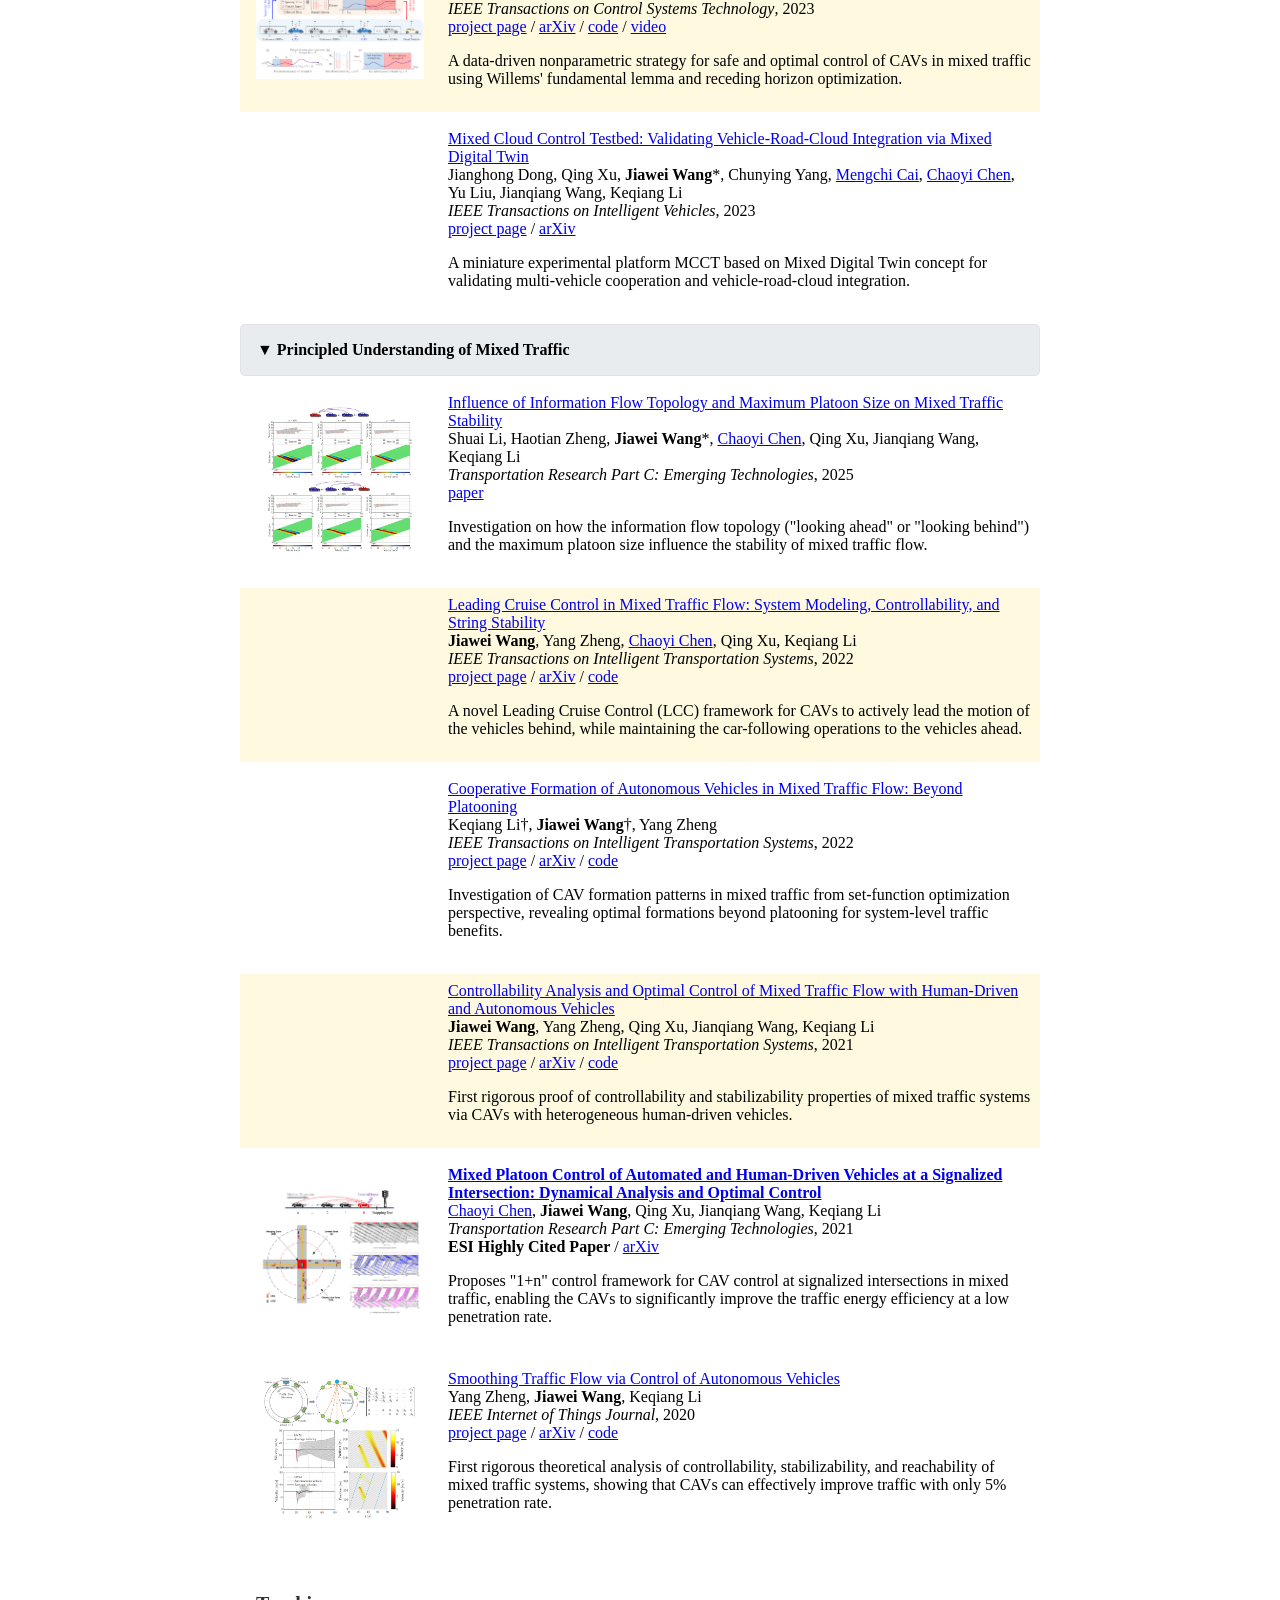
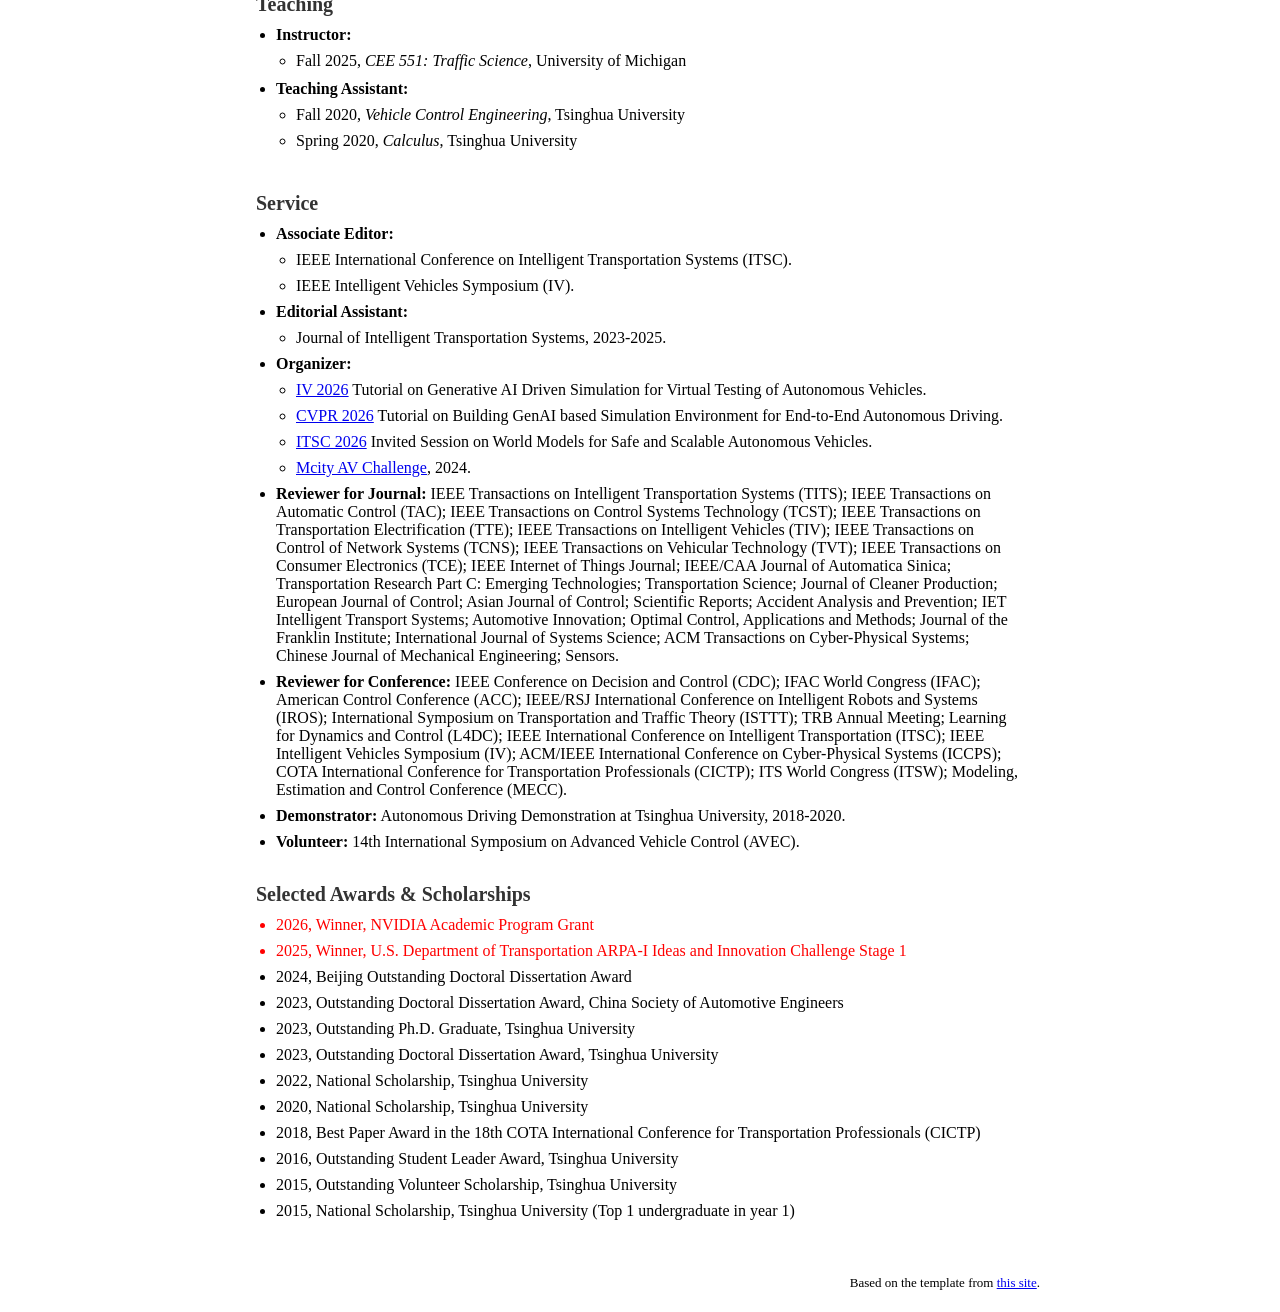
==== commit 14c7799f: "Add ITSC 2026 invited session and year to Mcity AV Challenge Co-Authored-By: Claude Sonnet 4.6 <nore" ====
--- a/index.html
+++ b/index.html
@@ -786,7 +786,8 @@
               <ul style="margin-top:8px;margin-bottom:0;padding-left: 20px;">
                 <li style="margin-bottom:8px;"><a href="https://iv2026-tutorial-genai-av-sim.github.io/">IV 2026</a> Tutorial on Generative AI Driven Simulation for Virtual Testing of Autonomous Vehicles.</li>
                 <li style="margin-bottom:8px;"><a href="https://cvpr2026-tutorial-genai-av-sim.github.io/">CVPR 2026</a> Tutorial on Building GenAI based Simulation Environment for End-to-End Autonomous Driving.</li>
-                <li style="margin-bottom:8px;"><a href="https://mcity.umich.edu/av-challenge/setup/">Mcity AV Challenge</a>.</li>
+                <li style="margin-bottom:8px;"><a href="https://ieee-itsc.org/2026/">ITSC 2026</a> Invited Session on World Models for Safe and Scalable Autonomous Vehicles.</li>
+                <li style="margin-bottom:8px;"><a href="https://mcity.umich.edu/av-challenge/setup/">Mcity AV Challenge</a>, 2024.</li>
               </ul>
             </li>
             <li style="margin-bottom:8px;margin-top:0;"><strong>Reviewer for Journal:</strong> 
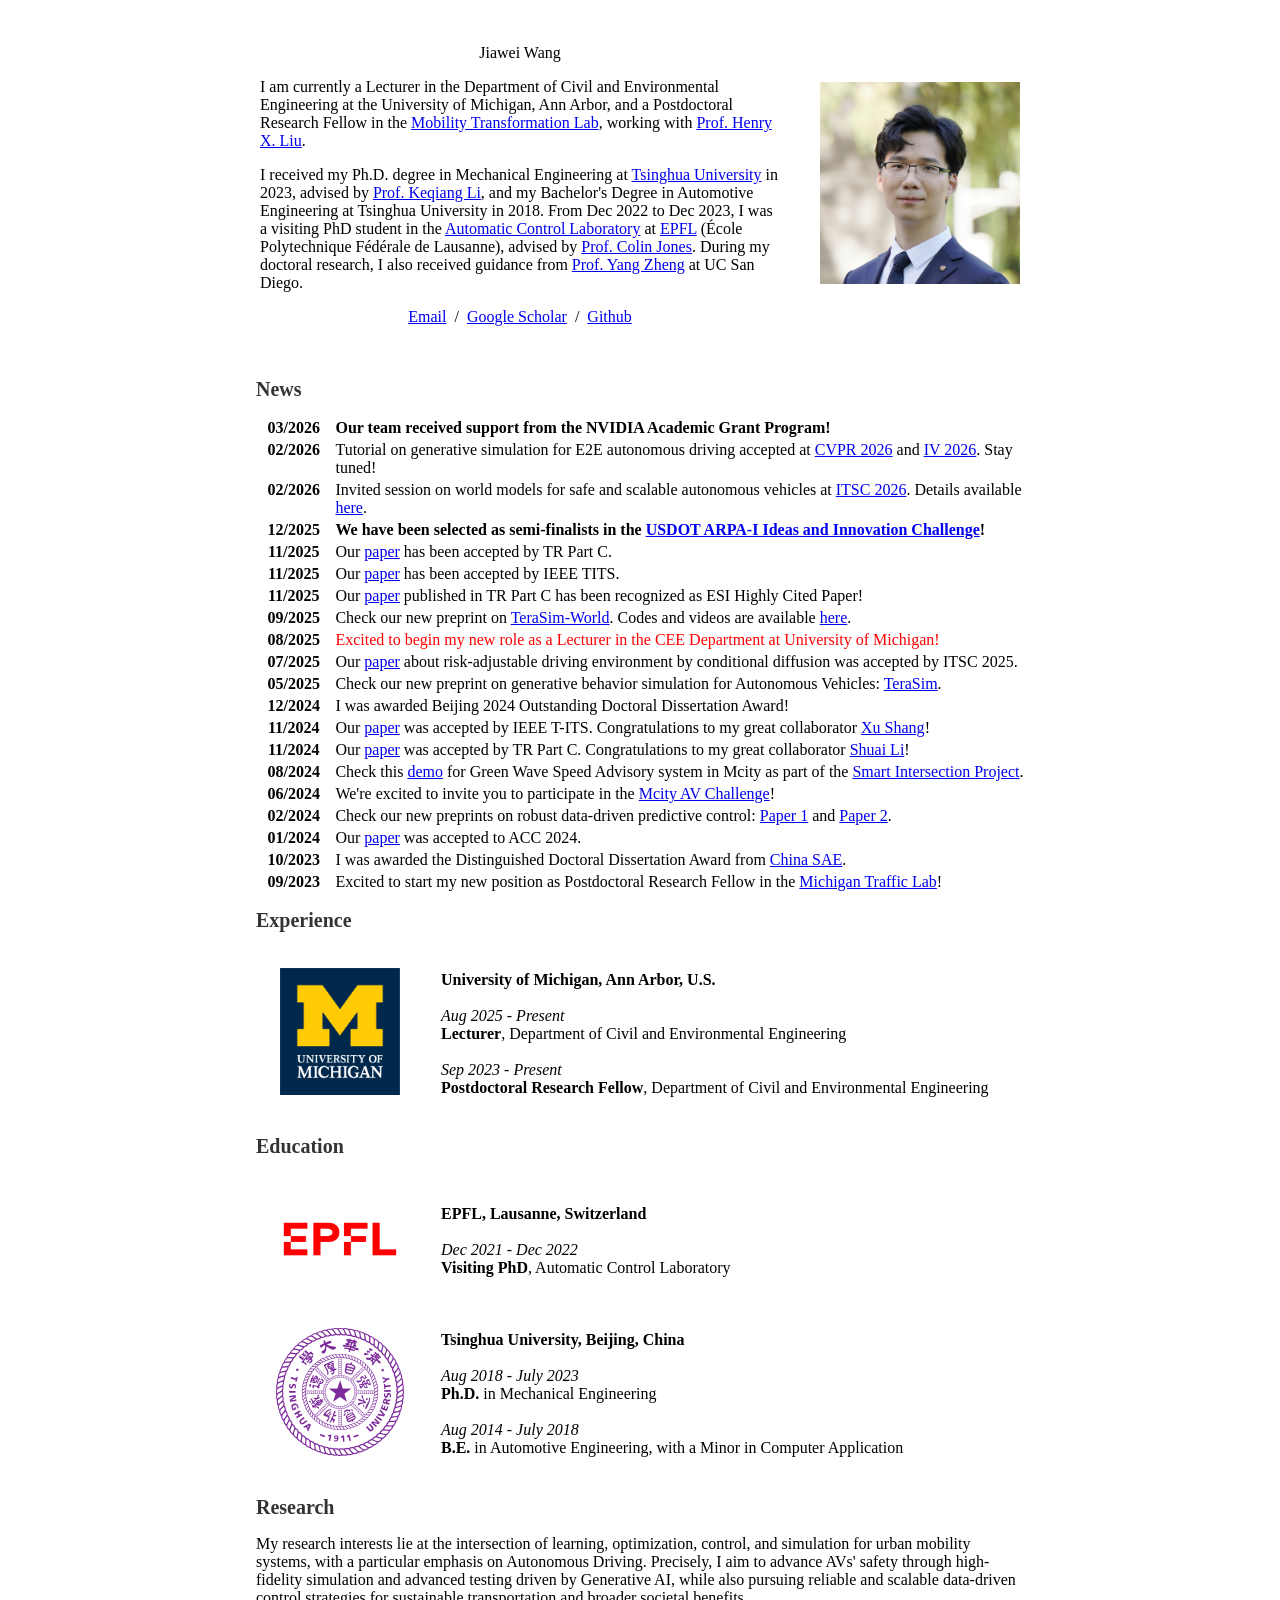
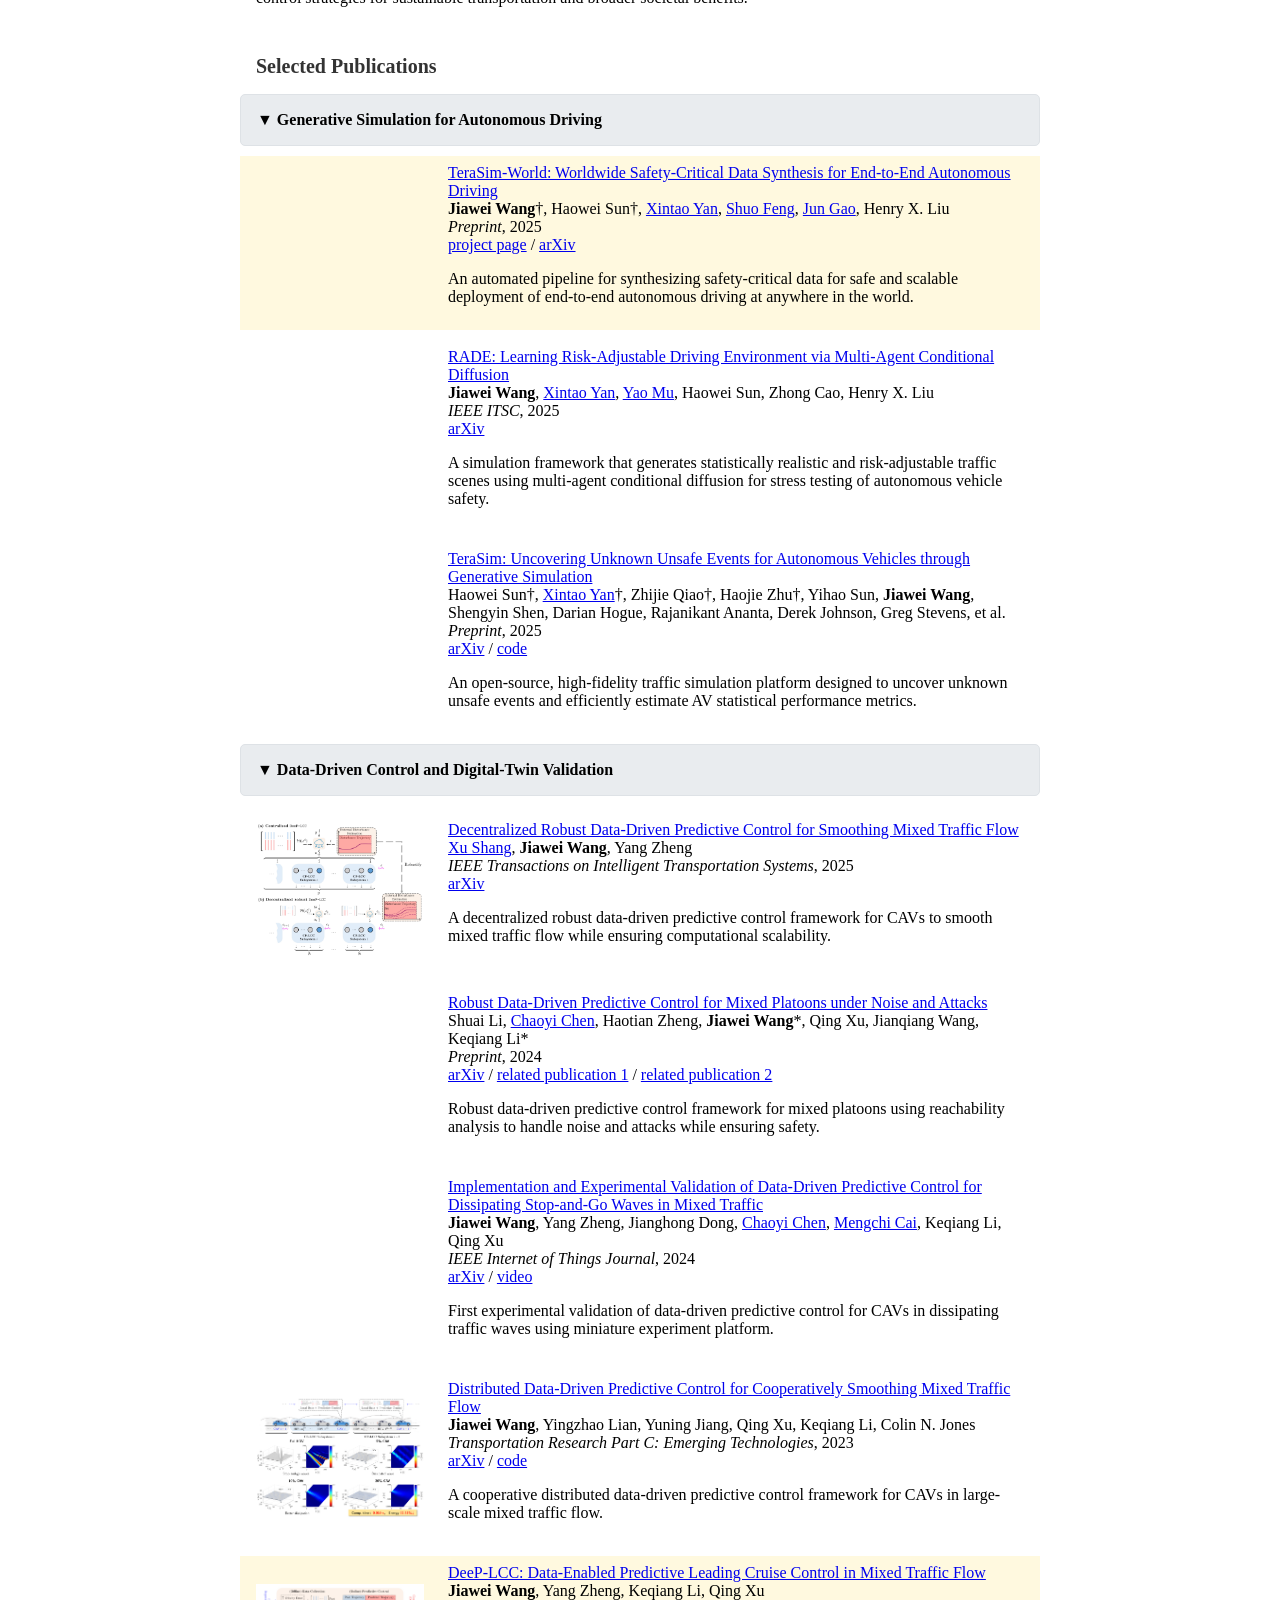
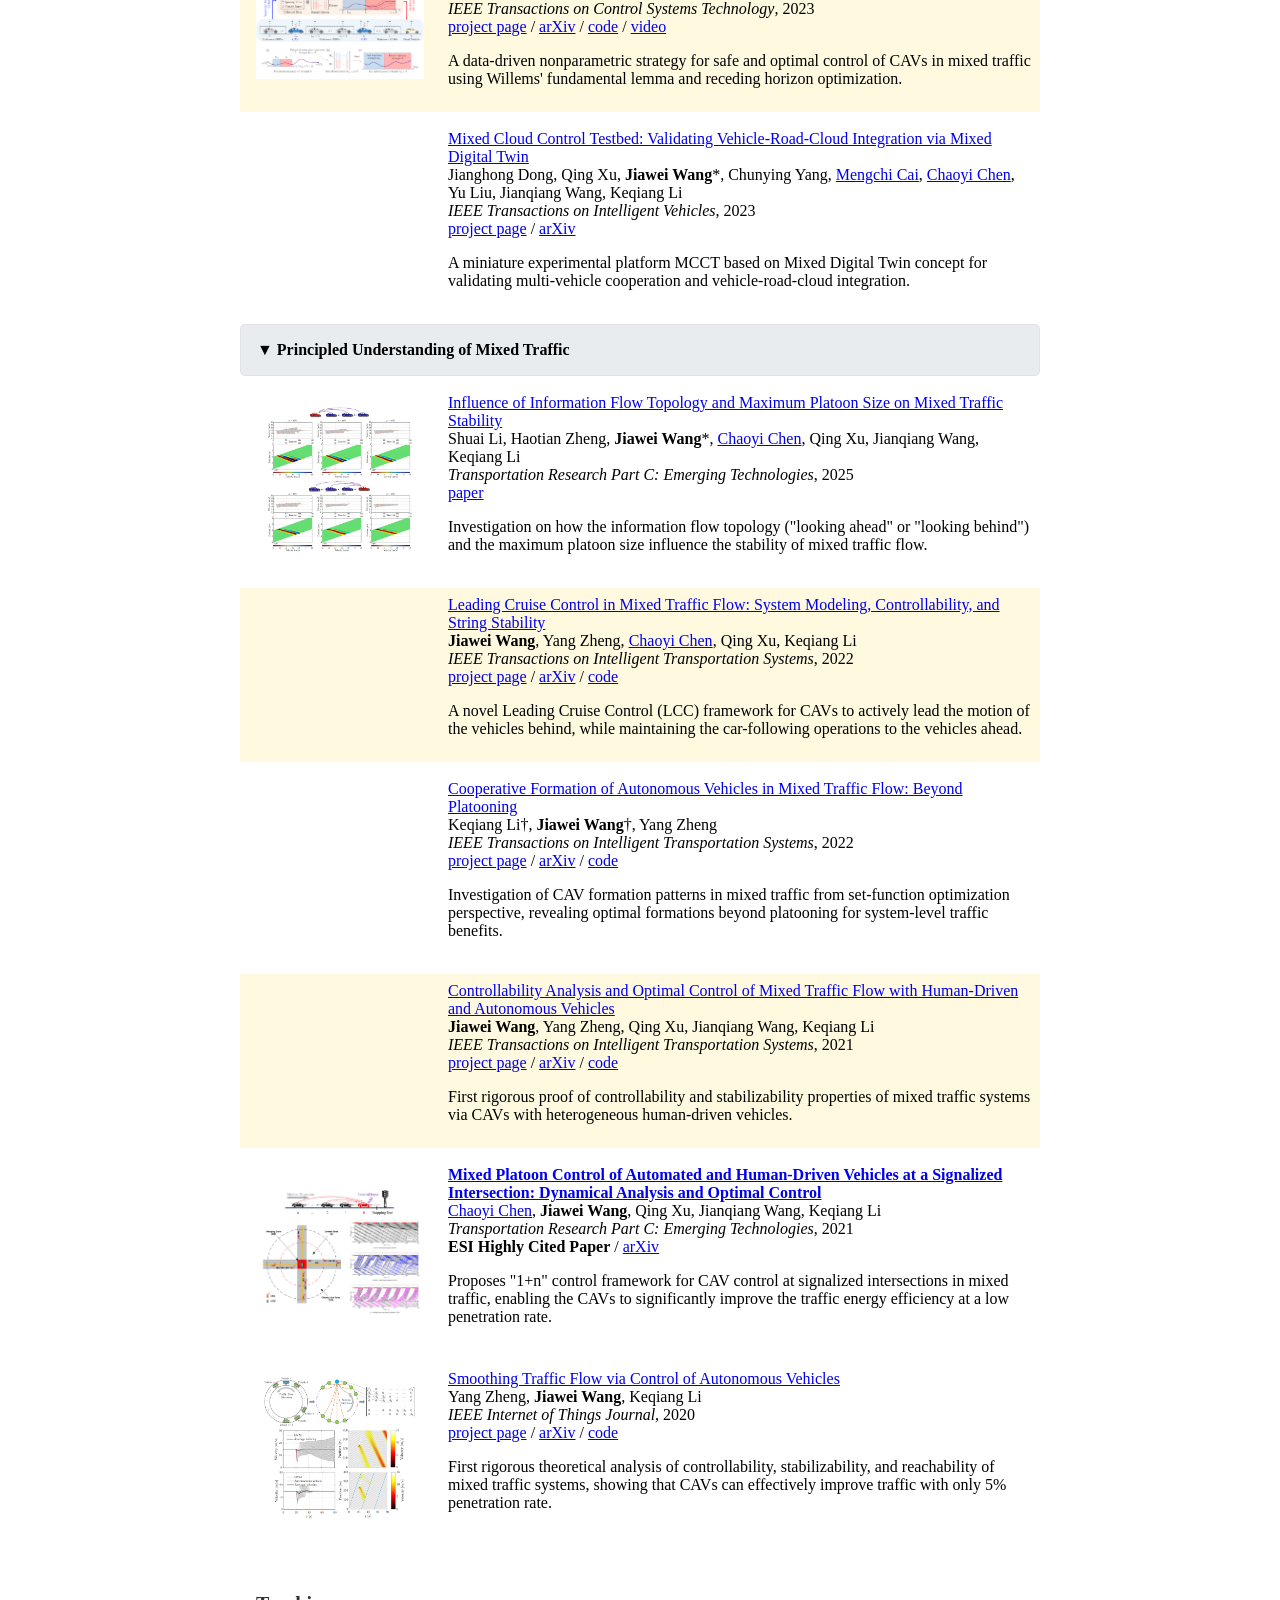
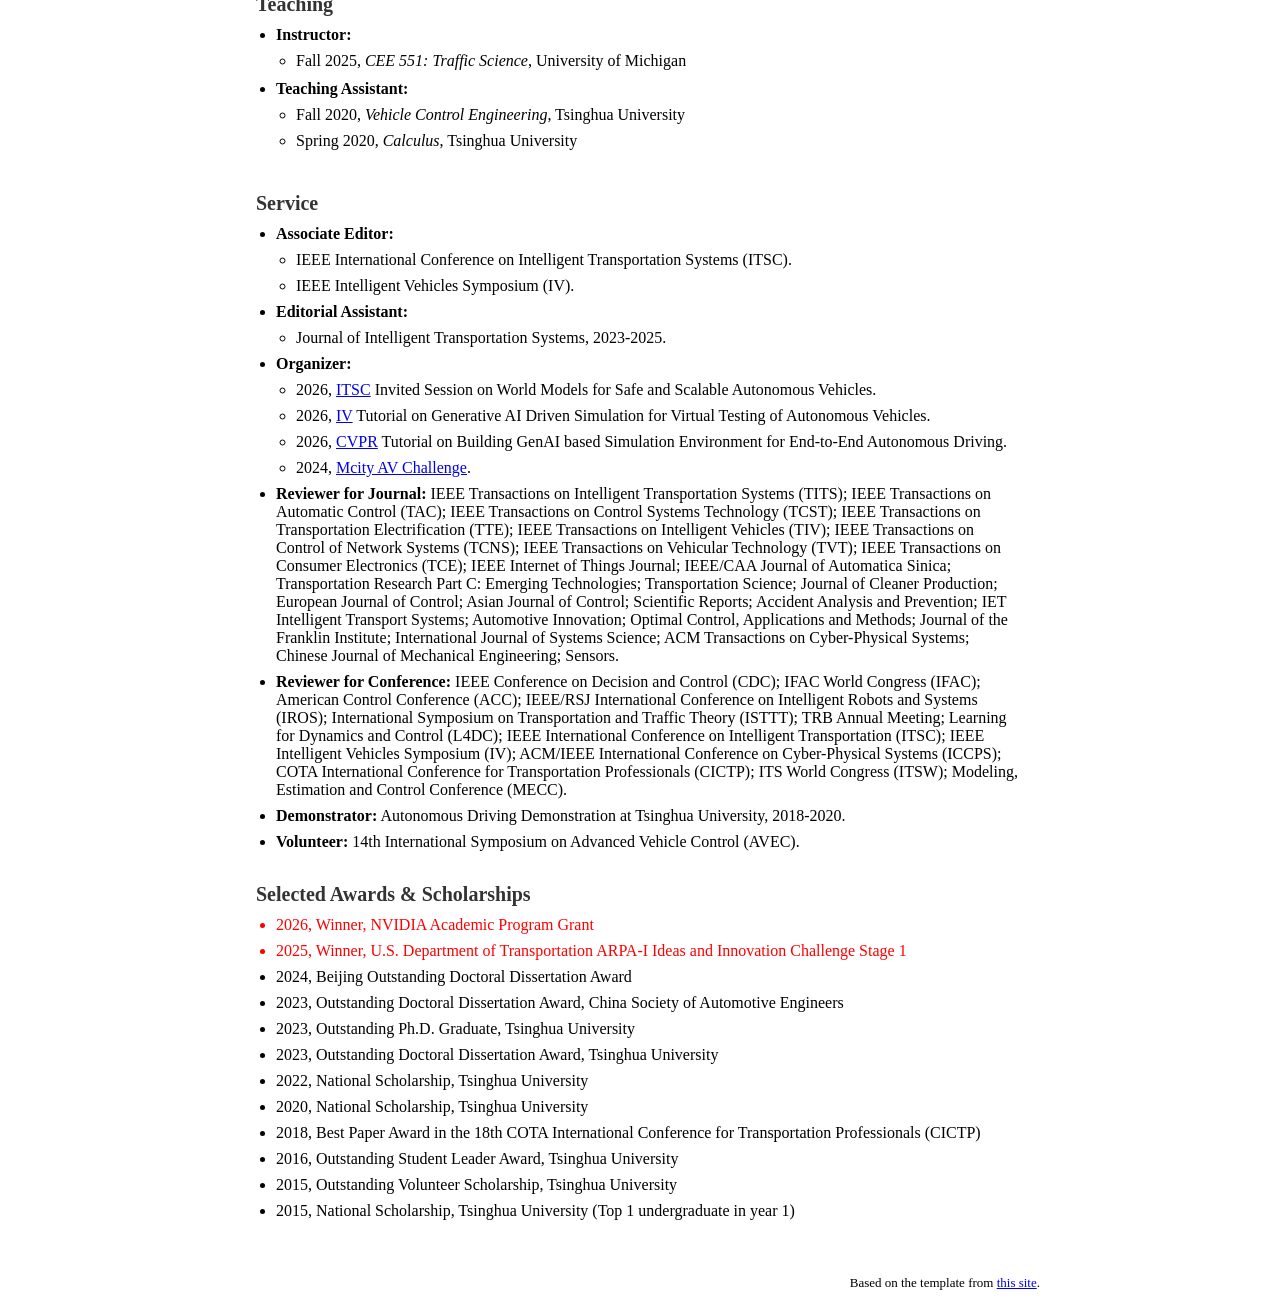
==== commit 08b4d4d5: "Reorder organizer entries and put year first Co-Authored-By: Claude Sonnet 4.6 <noreply@anthropic.co" ====
--- a/index.html
+++ b/index.html
@@ -784,10 +784,10 @@
             </li>
             <li style="margin-bottom:8px;margin-top:0;"><strong>Organizer:</strong>
               <ul style="margin-top:8px;margin-bottom:0;padding-left: 20px;">
-                <li style="margin-bottom:8px;"><a href="https://iv2026-tutorial-genai-av-sim.github.io/">IV 2026</a> Tutorial on Generative AI Driven Simulation for Virtual Testing of Autonomous Vehicles.</li>
-                <li style="margin-bottom:8px;"><a href="https://cvpr2026-tutorial-genai-av-sim.github.io/">CVPR 2026</a> Tutorial on Building GenAI based Simulation Environment for End-to-End Autonomous Driving.</li>
-                <li style="margin-bottom:8px;"><a href="https://ieee-itsc.org/2026/">ITSC 2026</a> Invited Session on World Models for Safe and Scalable Autonomous Vehicles.</li>
-                <li style="margin-bottom:8px;"><a href="https://mcity.umich.edu/av-challenge/setup/">Mcity AV Challenge</a>, 2024.</li>
+                <li style="margin-bottom:8px;">2026, <a href="https://ieee-itsc.org/2026/">ITSC</a> Invited Session on World Models for Safe and Scalable Autonomous Vehicles.</li>
+                <li style="margin-bottom:8px;">2026, <a href="https://iv2026-tutorial-genai-av-sim.github.io/">IV</a> Tutorial on Generative AI Driven Simulation for Virtual Testing of Autonomous Vehicles.</li>
+                <li style="margin-bottom:8px;">2026, <a href="https://cvpr2026-tutorial-genai-av-sim.github.io/">CVPR</a> Tutorial on Building GenAI based Simulation Environment for End-to-End Autonomous Driving.</li>
+                <li style="margin-bottom:8px;">2024, <a href="https://mcity.umich.edu/av-challenge/setup/">Mcity AV Challenge</a>.</li>
               </ul>
             </li>
             <li style="margin-bottom:8px;margin-top:0;"><strong>Reviewer for Journal:</strong> 
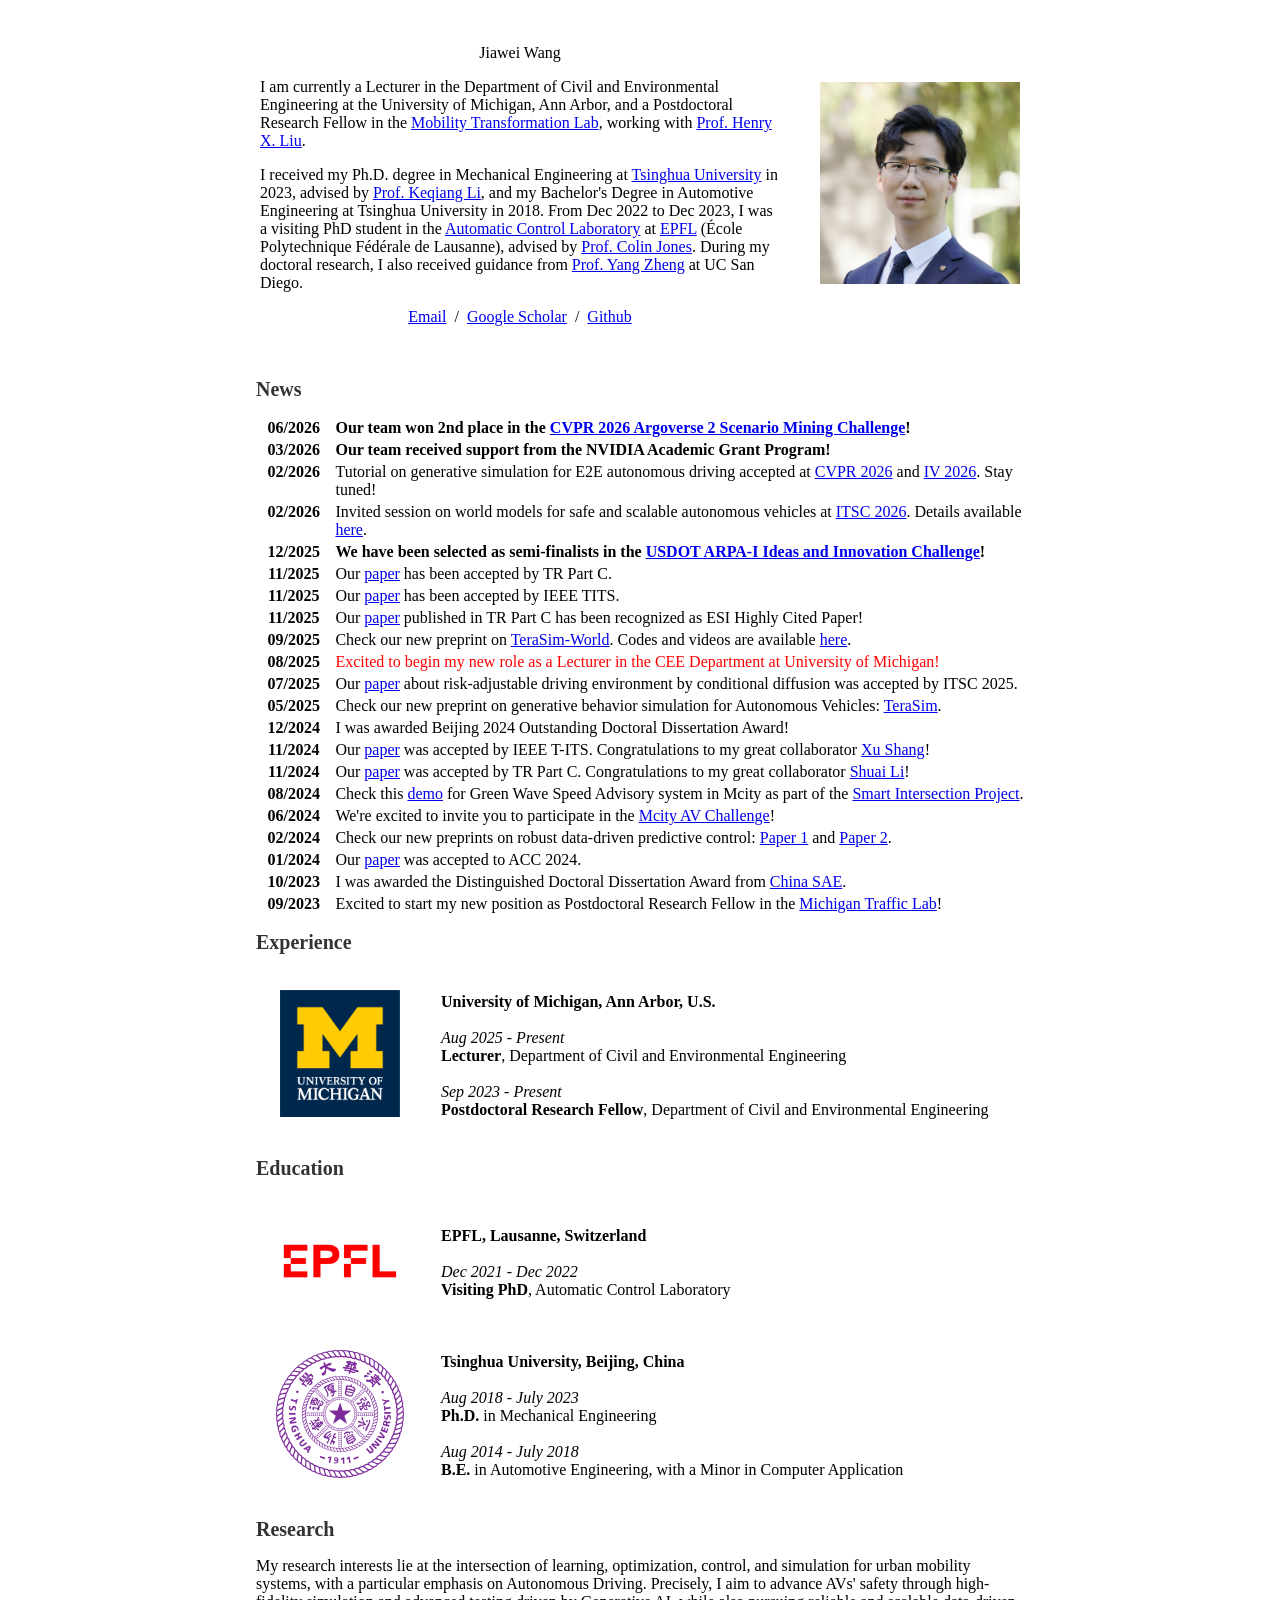
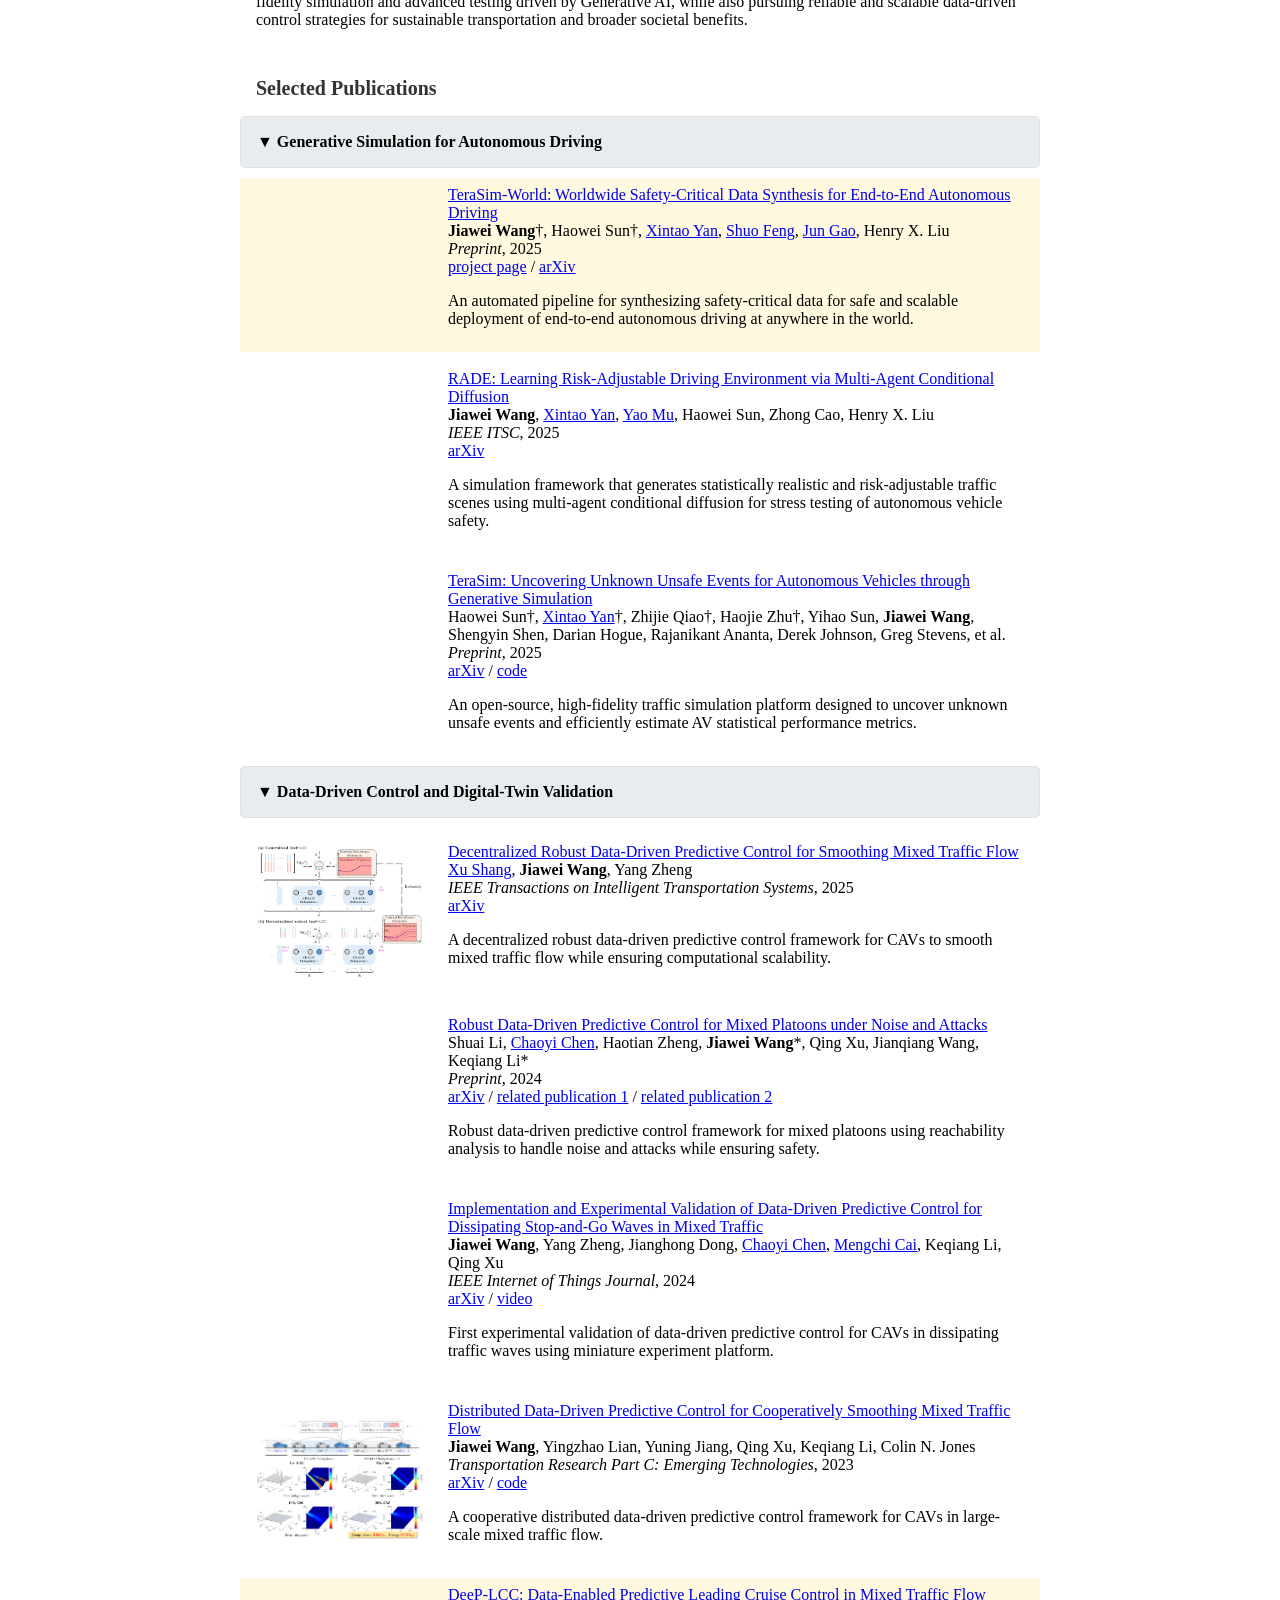
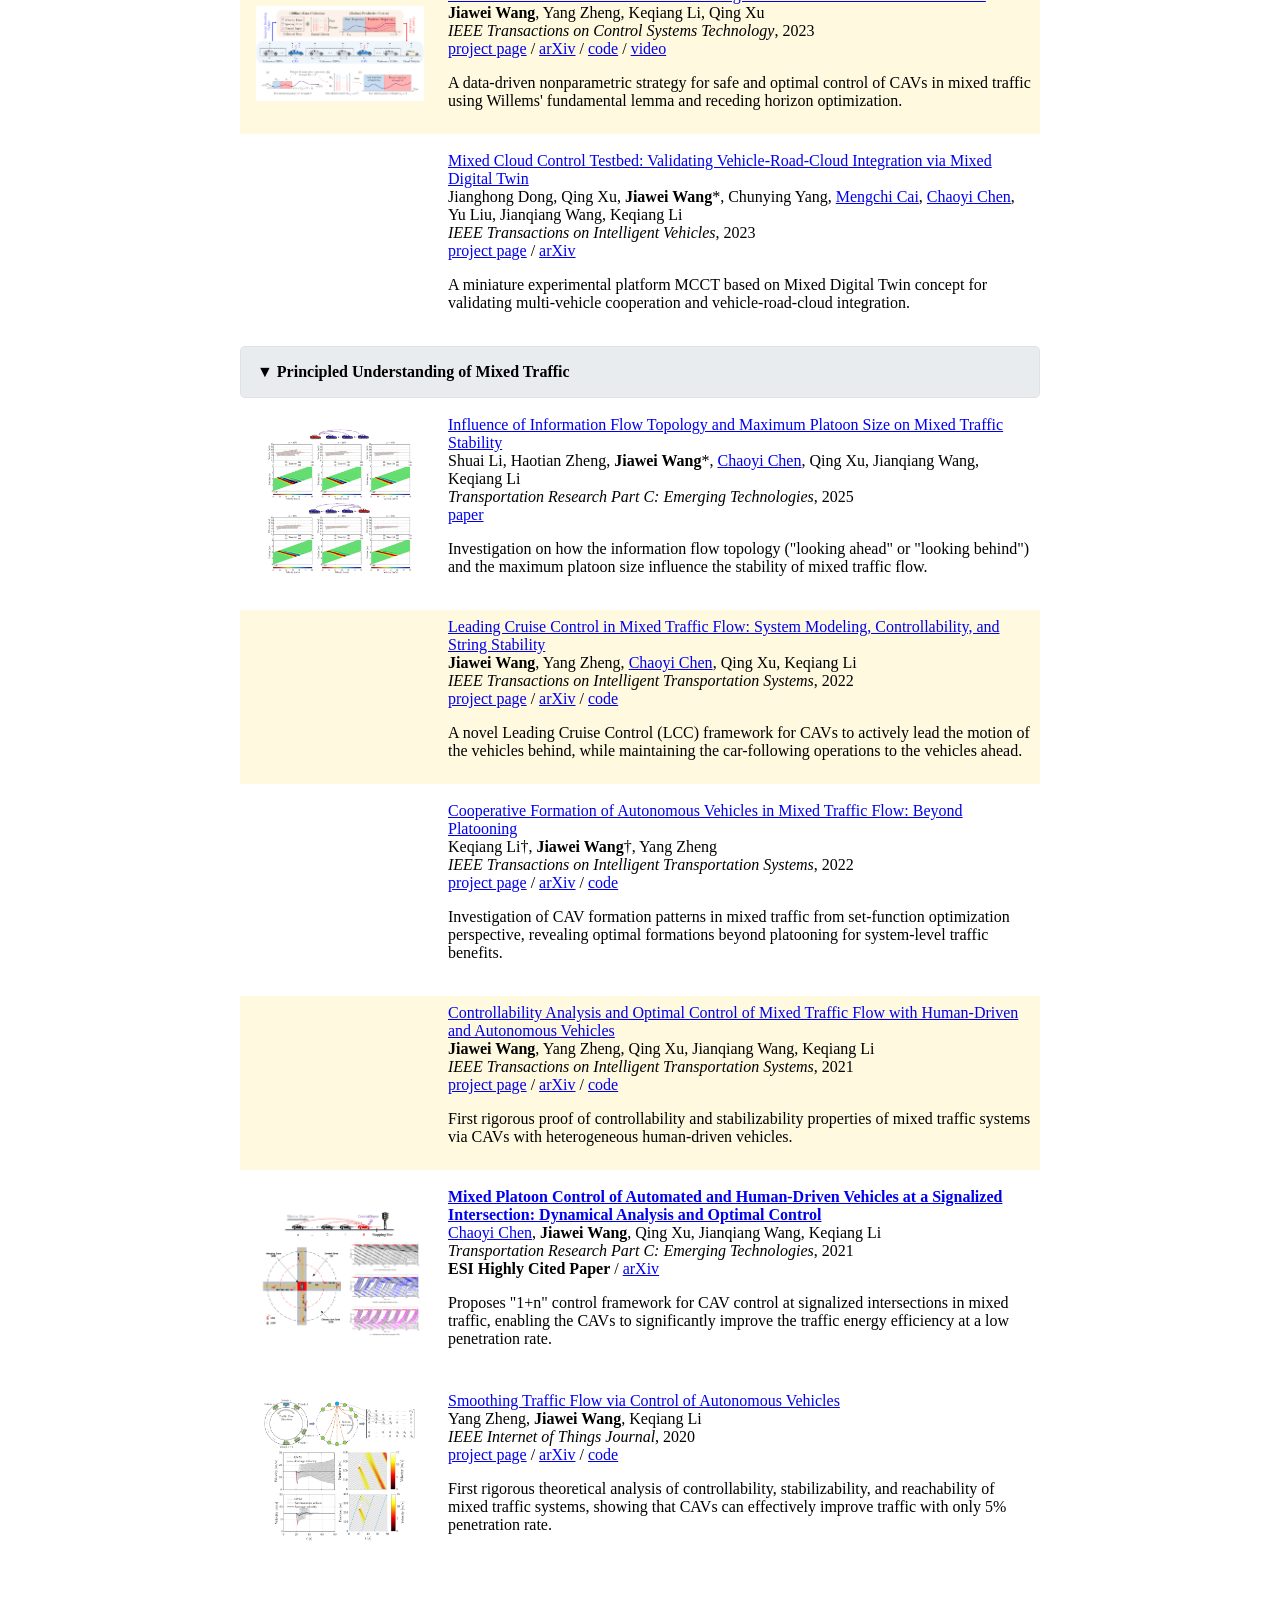
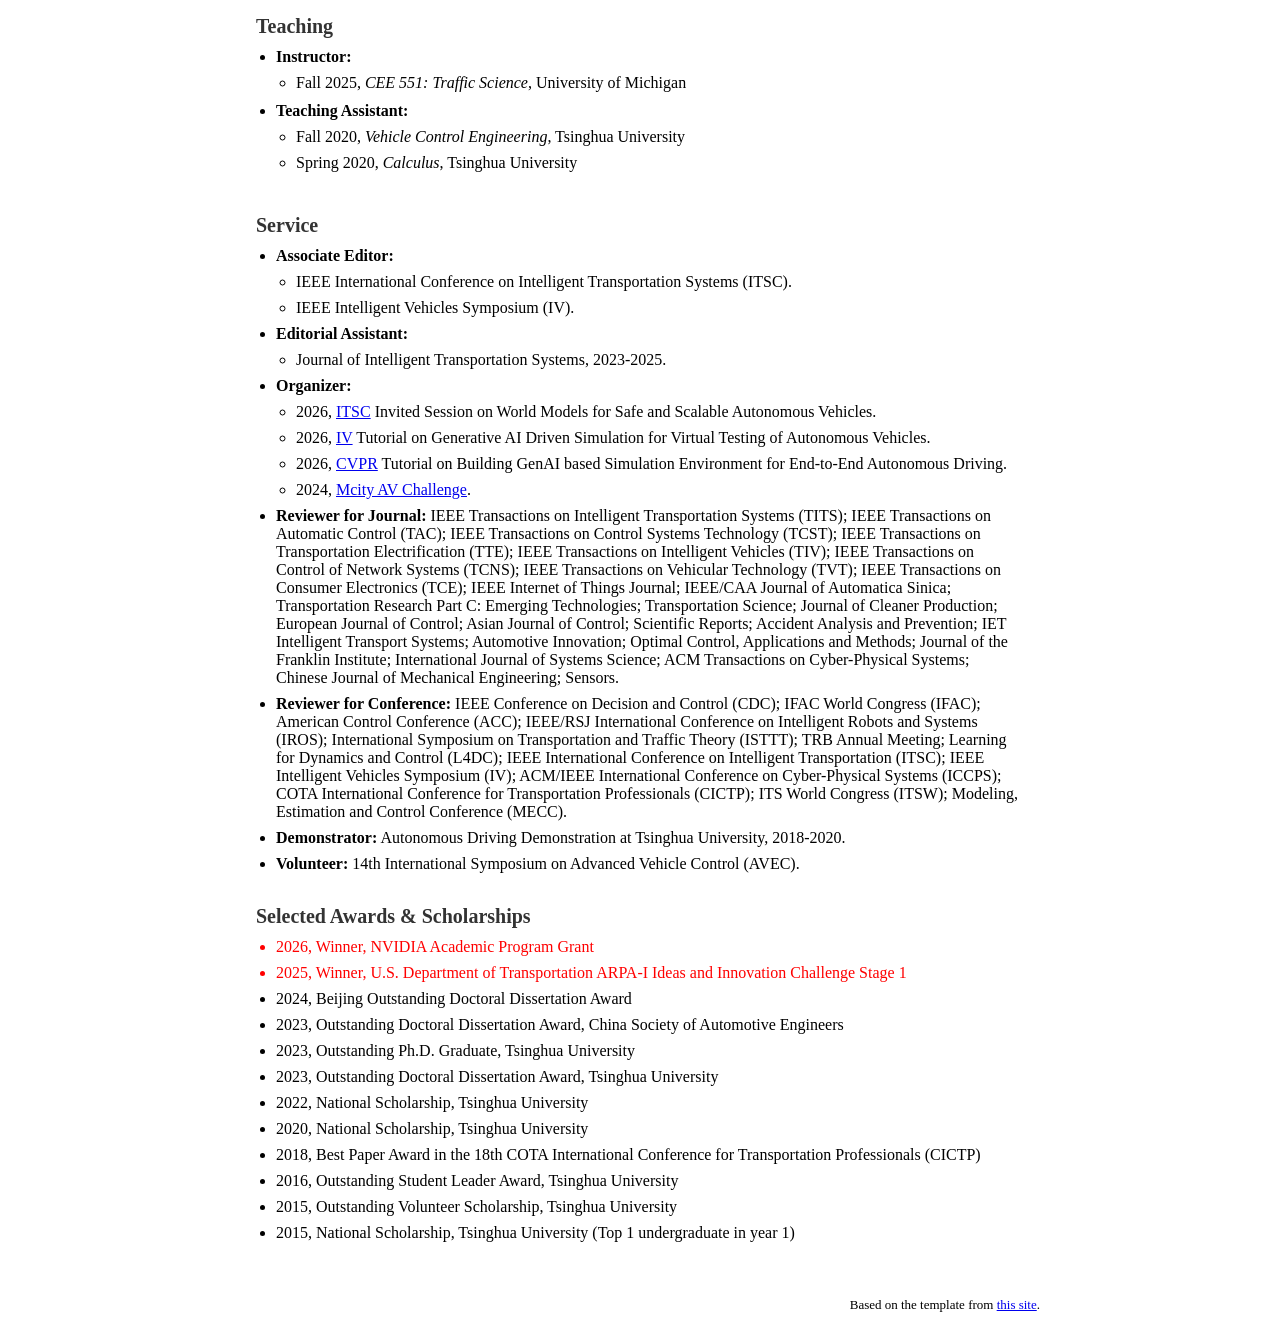
==== commit b9b6f325: "Add CVPR 2026 Argoverse 2 Scenario Mining Challenge 2nd place news Co-Authored-By: Claude Sonnet 4.6" ====
--- a/index.html
+++ b/index.html
@@ -116,6 +116,10 @@
             <td colspan="2" style="padding:16px;width:100%;vertical-align:middle">
               <heading style="margin-bottom:15px;margin-top:20px;text-align:left;font-size:20px;font-weight:bold;color:#333">News</heading>
             </td>
+          </tr>
+          <tr>
+            <td style="padding-top:2px;padding-bottom:2px;padding-left:16px;padding-right:4px;vertical-align:top;width:80px;text-align:center;"><strong>06/2026</strong></td>
+            <td style="padding-top:2px;padding-bottom:2px;padding-left:0;padding-right:16px;vertical-align:top;"><strong>Our team won 2nd place in the <a href="https://www.argoverse.org/ScenarioMining.html">CVPR 2026 Argoverse 2 Scenario Mining Challenge</a>!</strong></td>
           </tr>
           <tr>
             <td style="padding-top:2px;padding-bottom:2px;padding-left:16px;padding-right:4px;vertical-align:top;width:80px;text-align:center;"><strong>03/2026</strong></td>
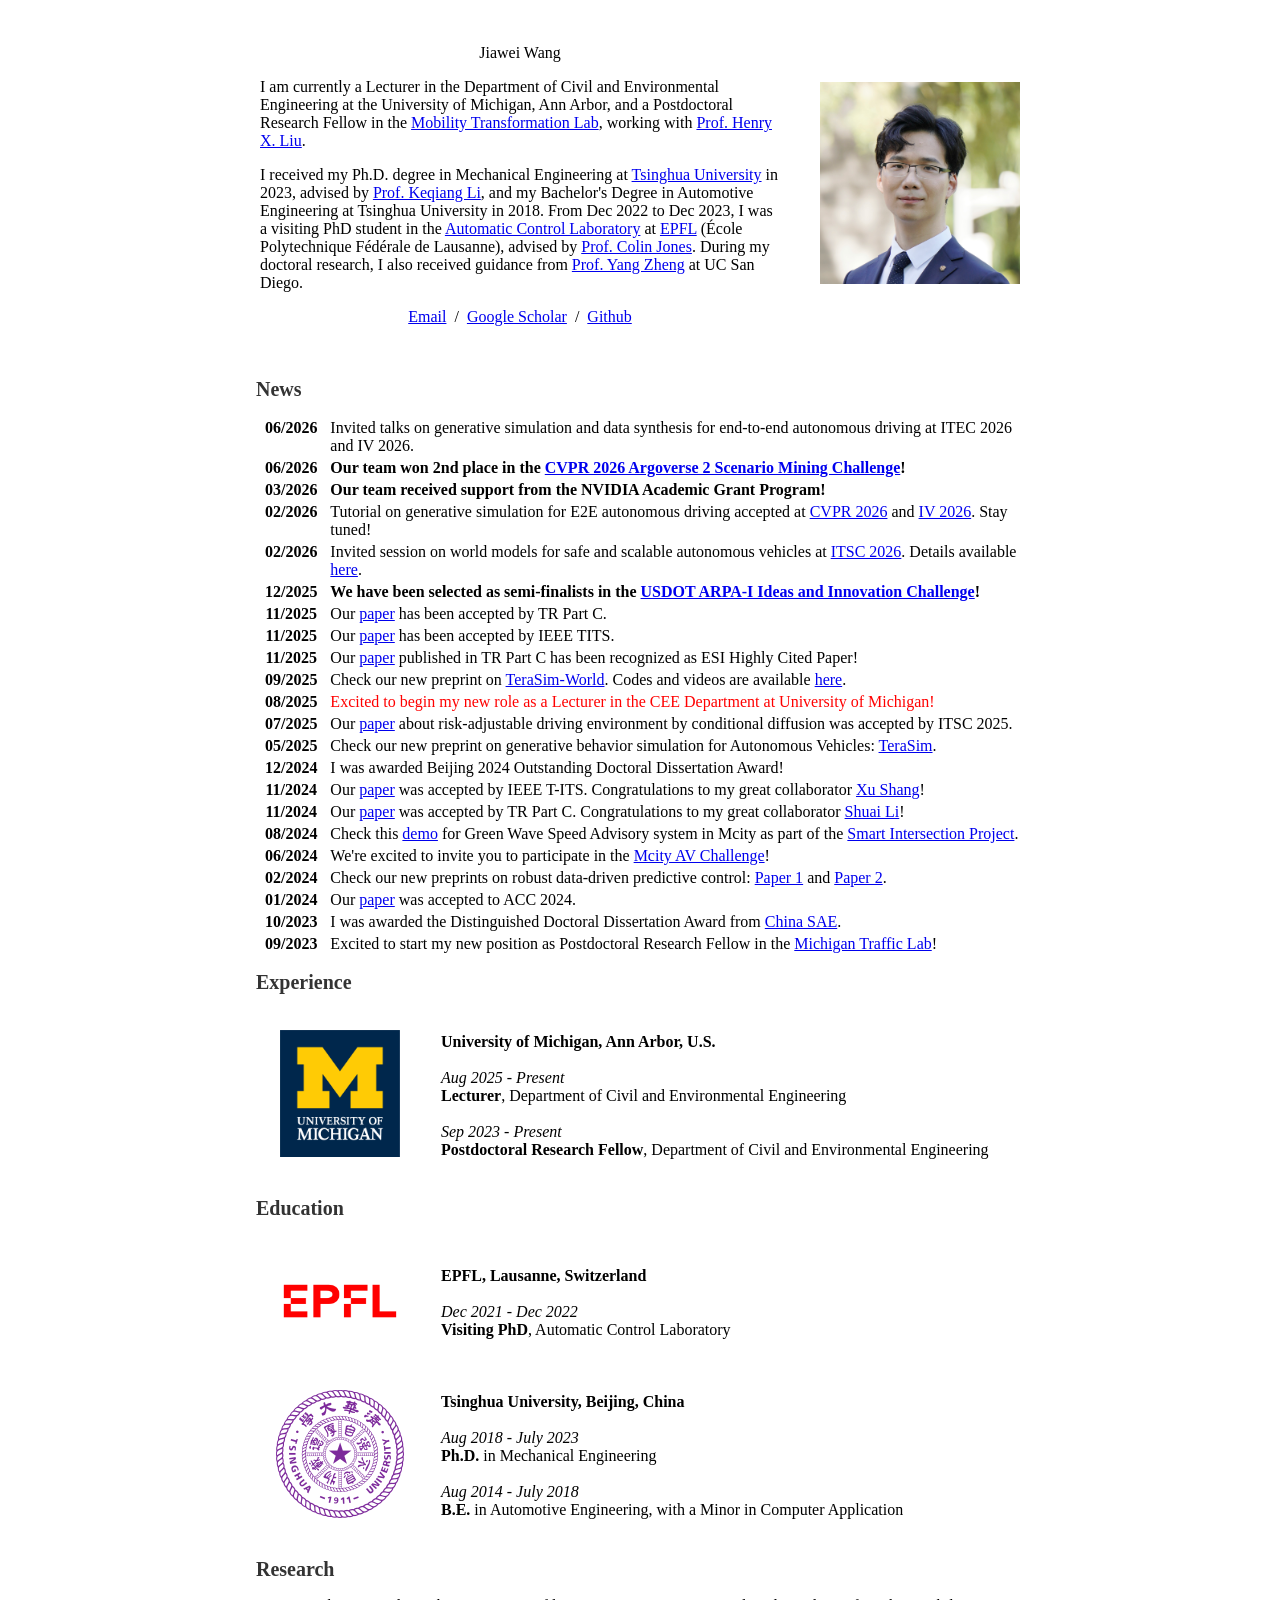
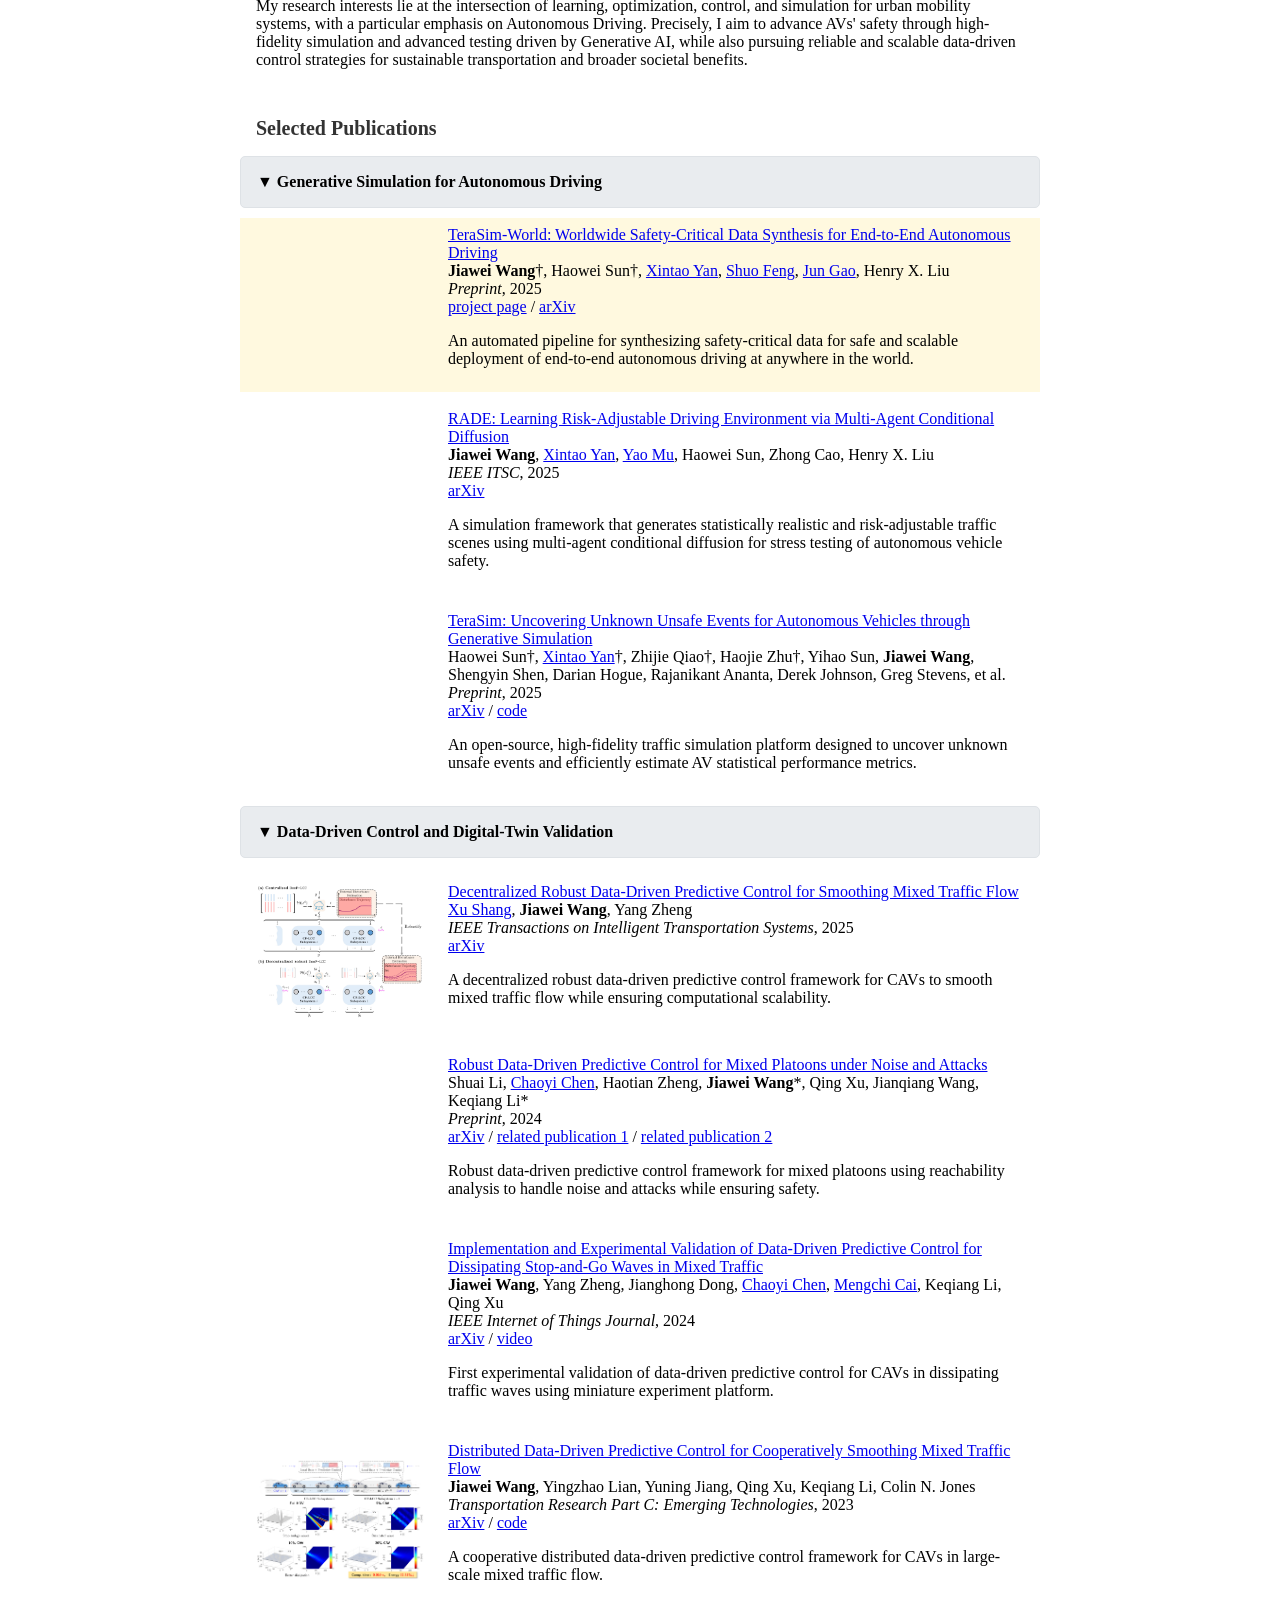
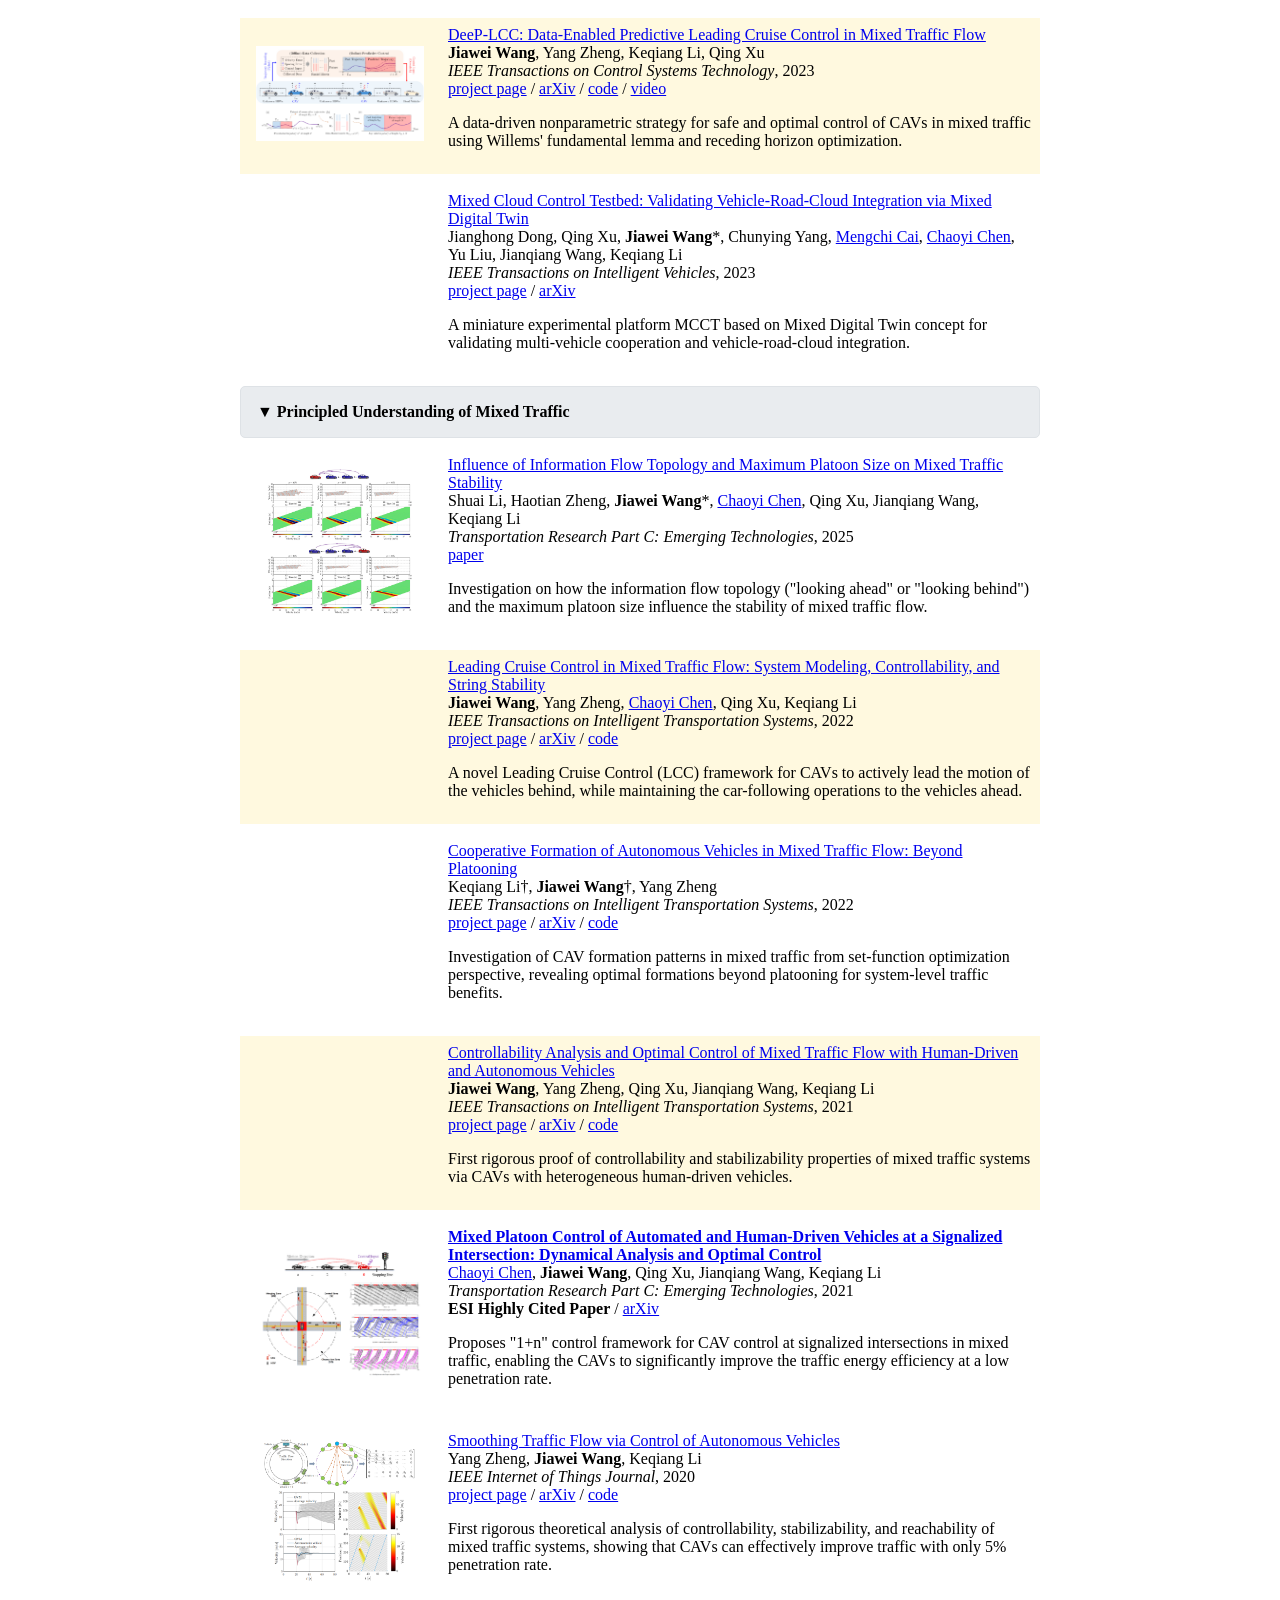
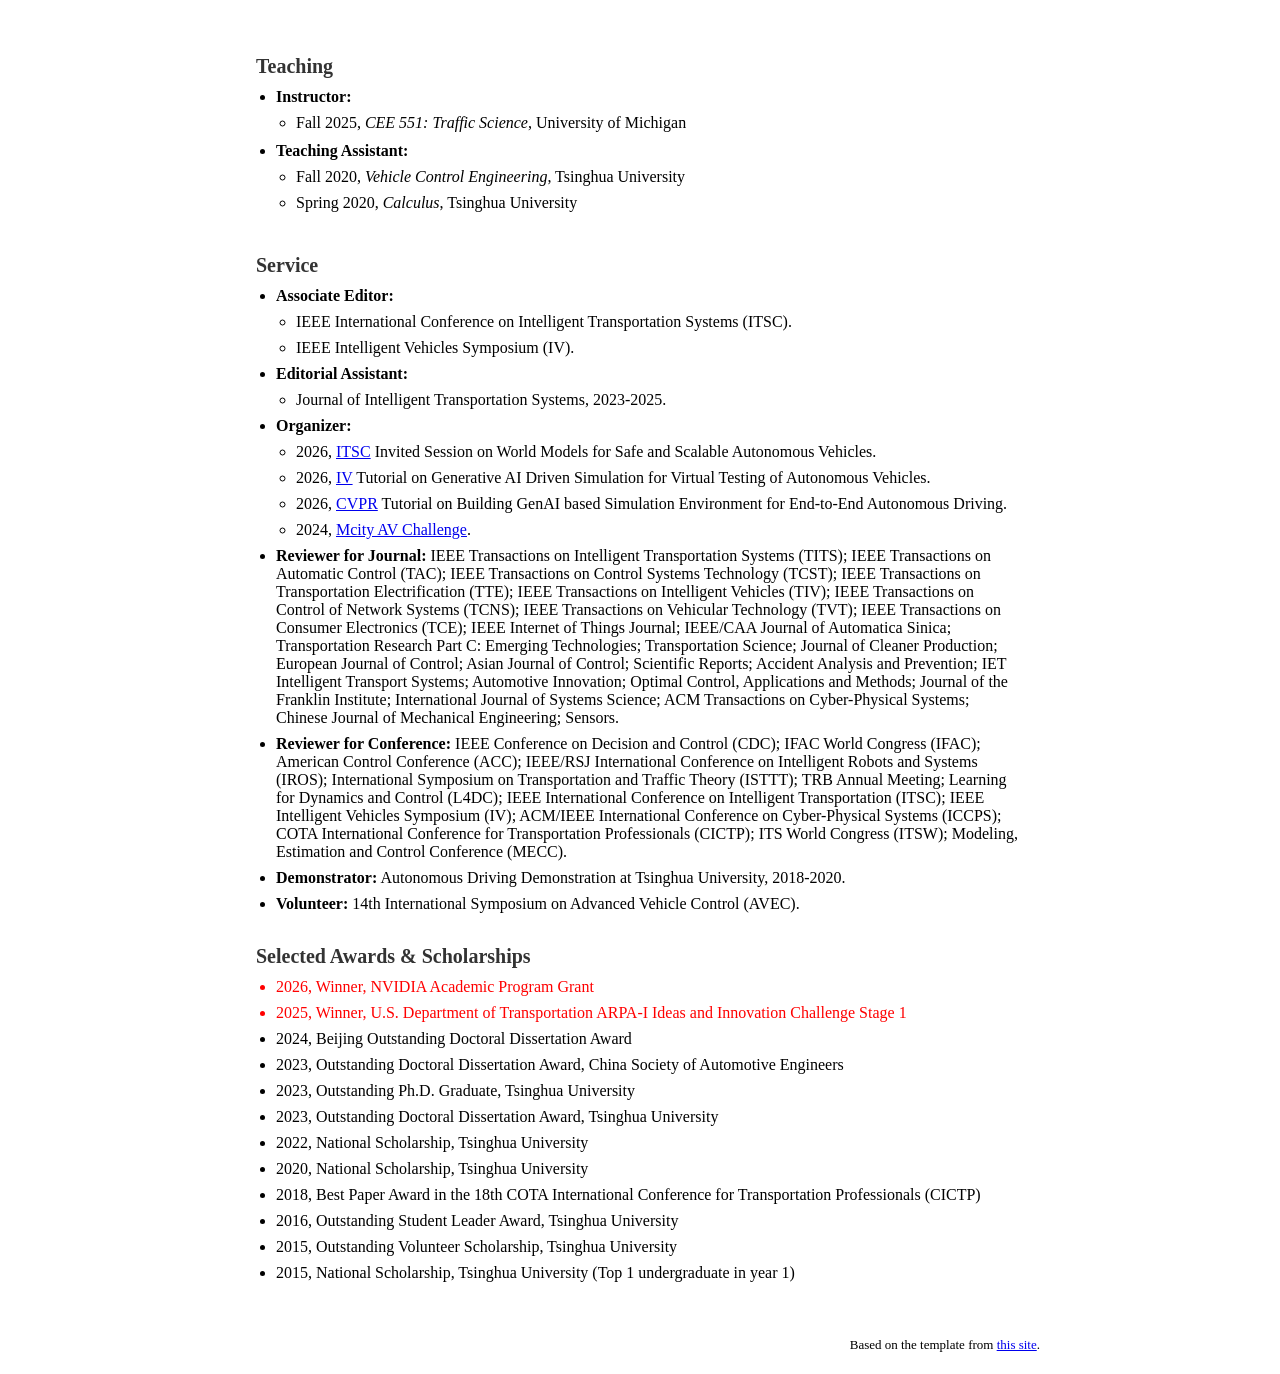
==== commit 726bfce4: "Add invited talks news for ITEC 2026 and IV 2026 Co-Authored-By: Claude Sonnet 4.6 <noreply@anthropi" ====
--- a/index.html
+++ b/index.html
@@ -116,6 +116,10 @@
             <td colspan="2" style="padding:16px;width:100%;vertical-align:middle">
               <heading style="margin-bottom:15px;margin-top:20px;text-align:left;font-size:20px;font-weight:bold;color:#333">News</heading>
             </td>
+          </tr>
+          <tr>
+            <td style="padding-top:2px;padding-bottom:2px;padding-left:16px;padding-right:4px;vertical-align:top;width:80px;text-align:center;"><strong>06/2026</strong></td>
+            <td style="padding-top:2px;padding-bottom:2px;padding-left:0;padding-right:16px;vertical-align:top;">Invited talks on generative simulation and data synthesis for end-to-end autonomous driving at ITEC 2026 and IV 2026.</td>
           </tr>
           <tr>
             <td style="padding-top:2px;padding-bottom:2px;padding-left:16px;padding-right:4px;vertical-align:top;width:80px;text-align:center;"><strong>06/2026</strong></td>
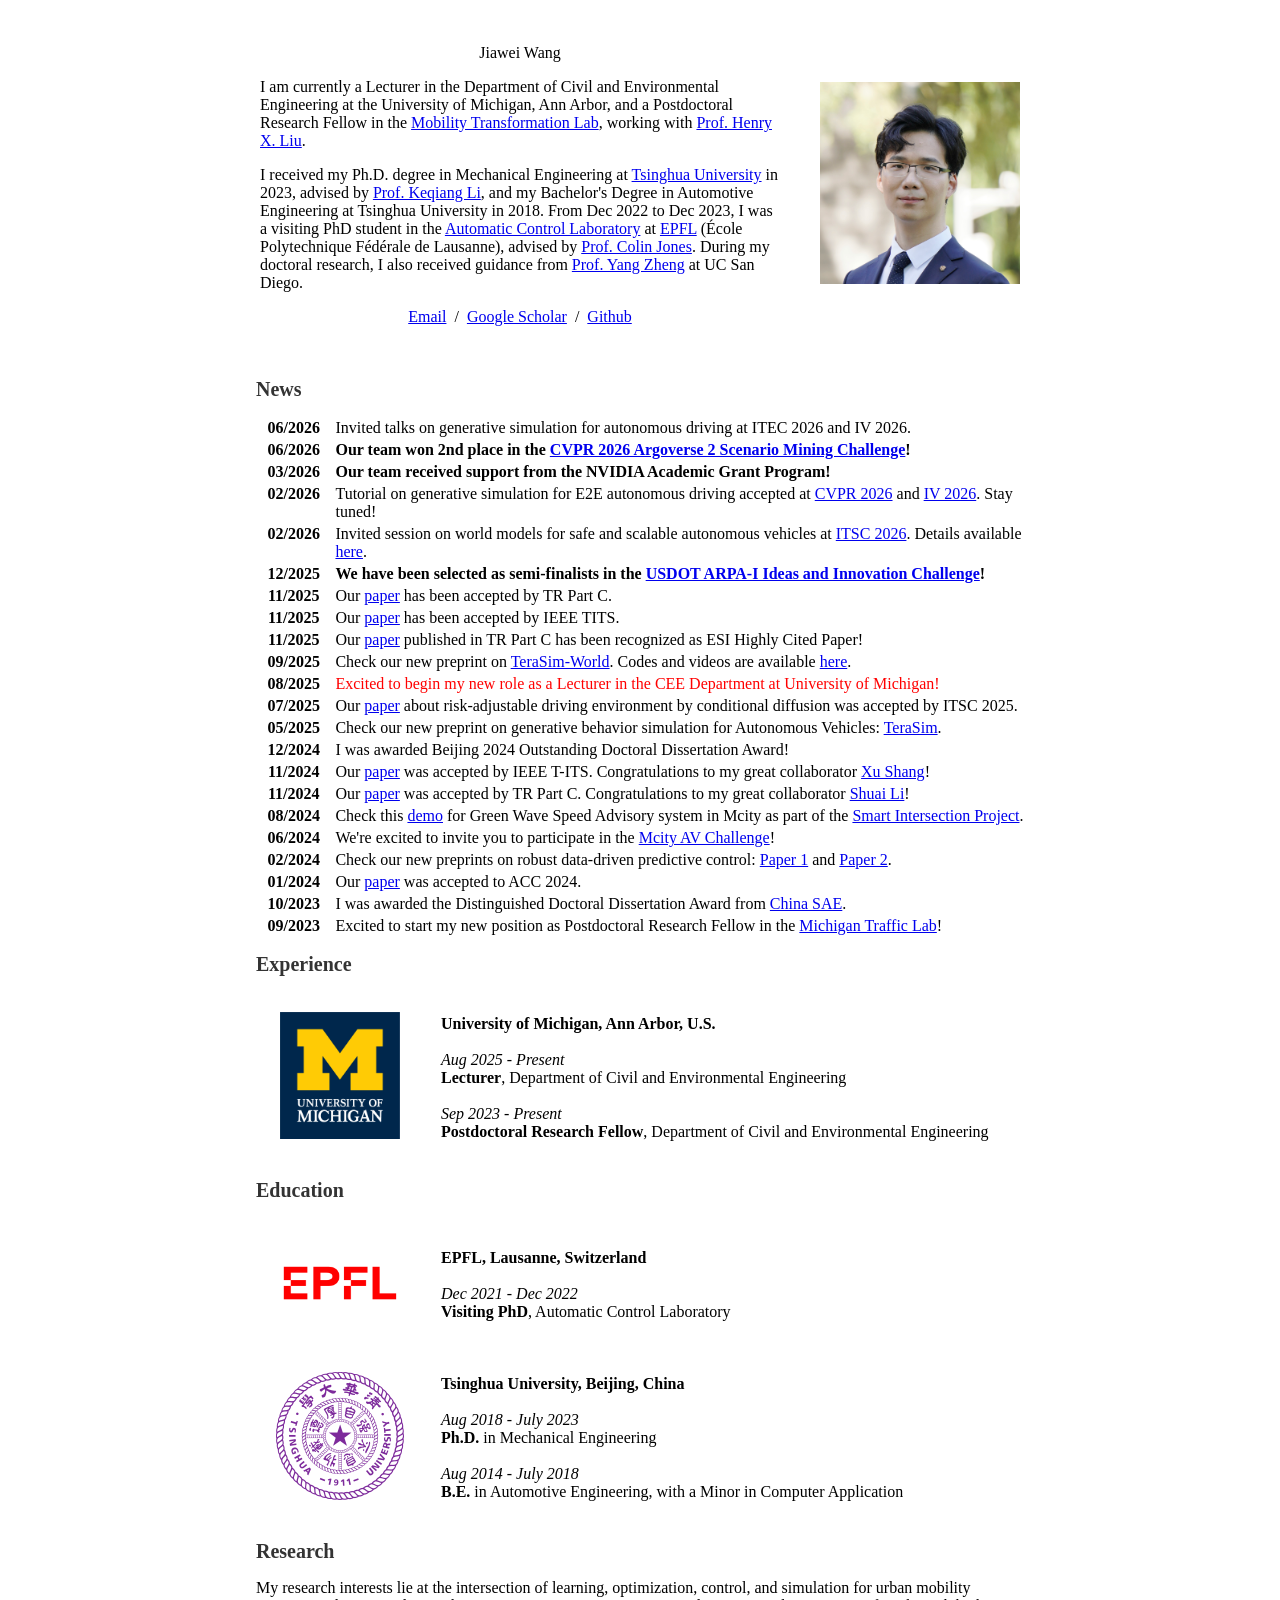
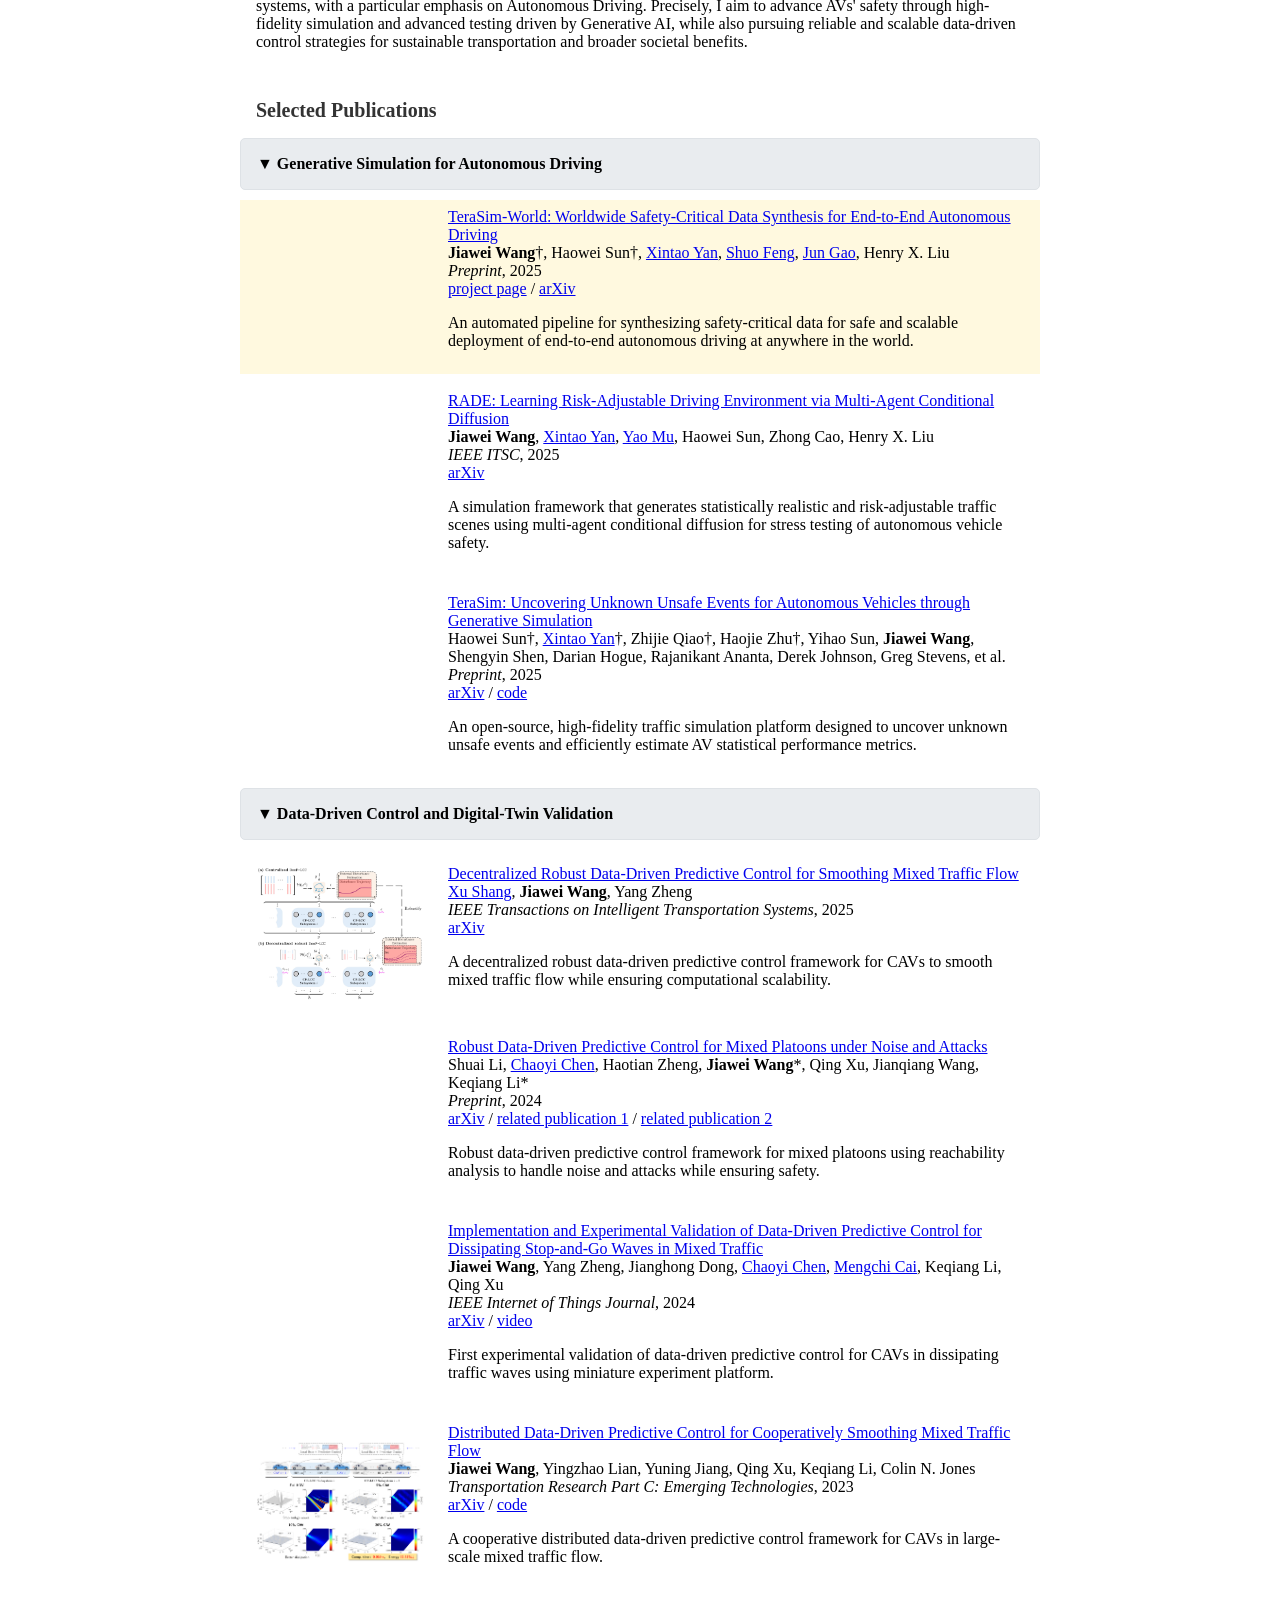
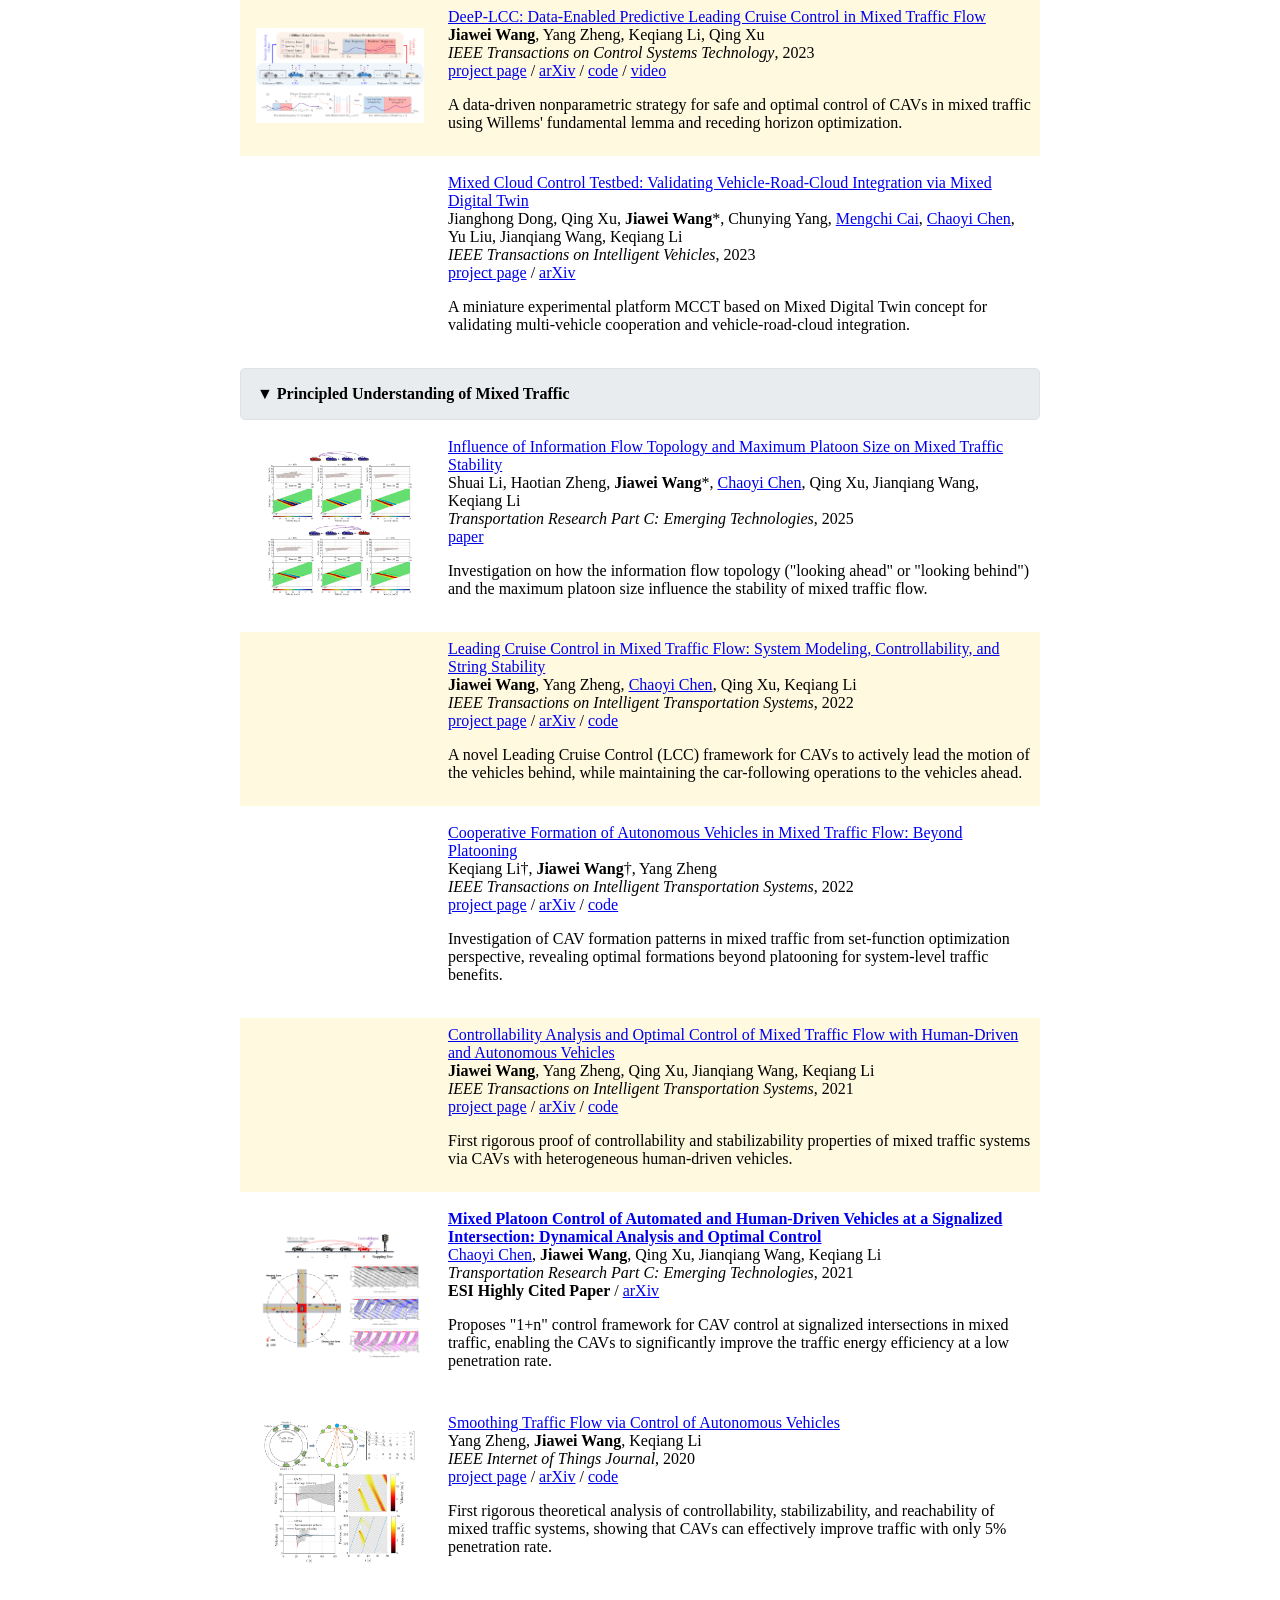
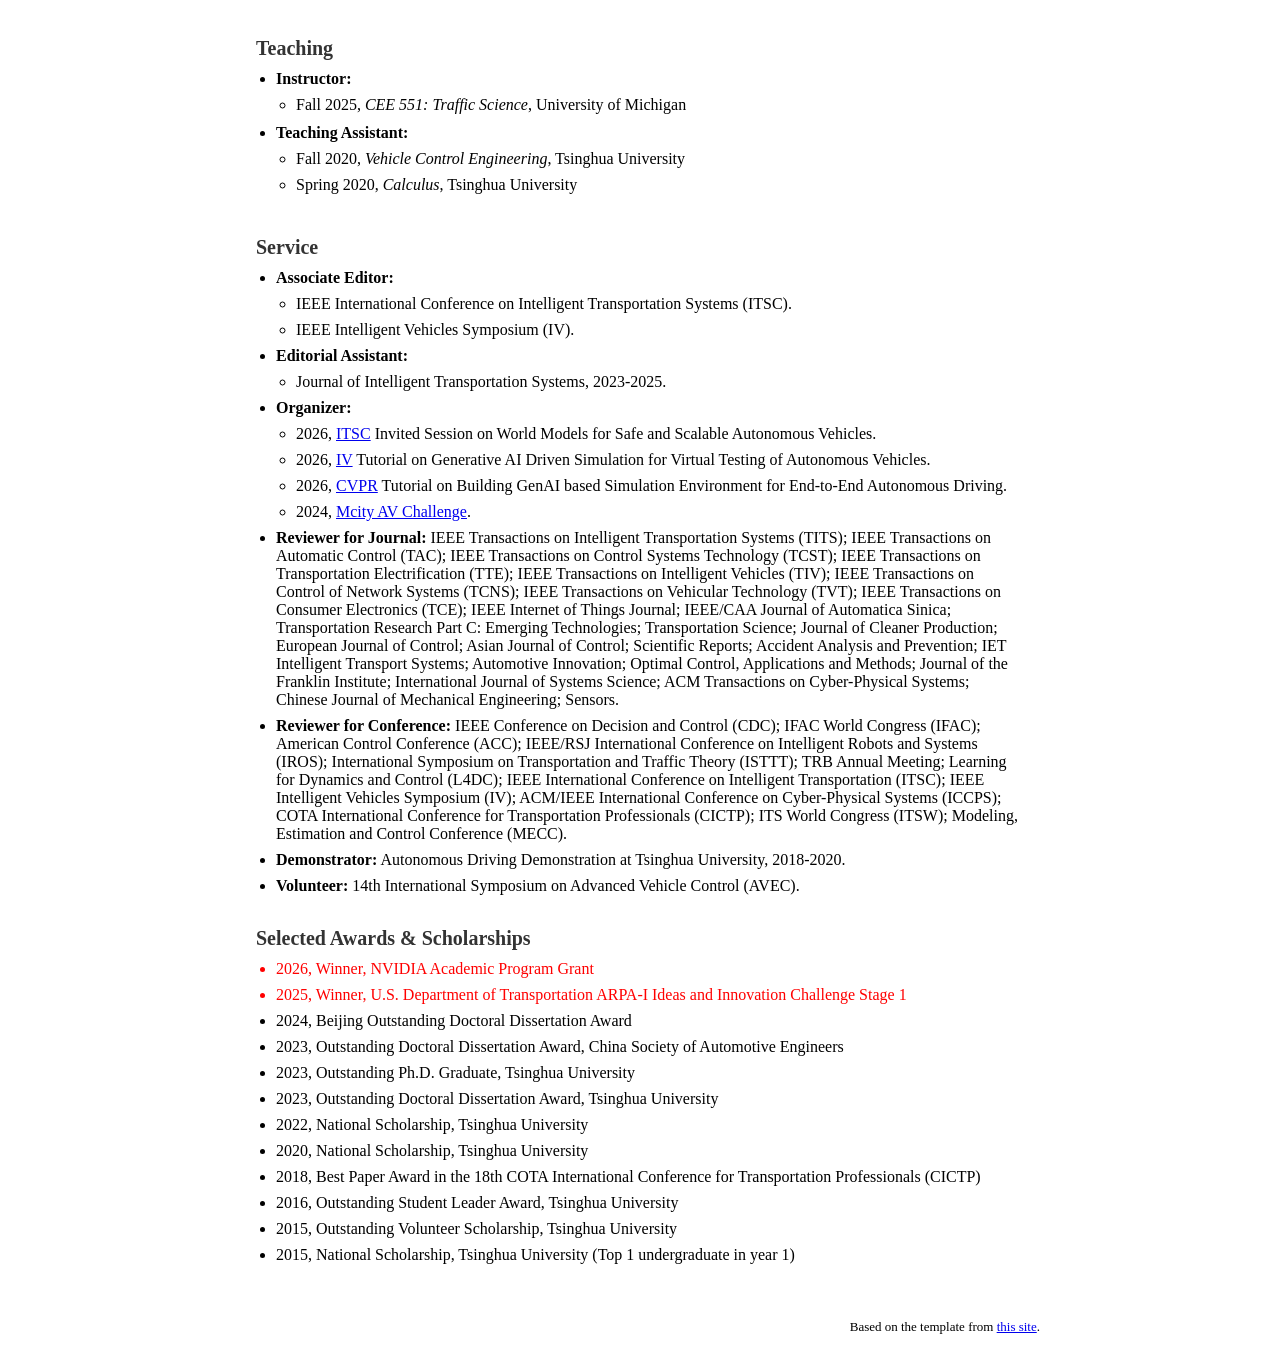
==== commit 5da7b74d: "Shorten invited talks news entry Co-Authored-By: Claude Sonnet 4.6 <noreply@anthropic.com>" ====
--- a/index.html
+++ b/index.html
@@ -119,7 +119,7 @@
           </tr>
           <tr>
             <td style="padding-top:2px;padding-bottom:2px;padding-left:16px;padding-right:4px;vertical-align:top;width:80px;text-align:center;"><strong>06/2026</strong></td>
-            <td style="padding-top:2px;padding-bottom:2px;padding-left:0;padding-right:16px;vertical-align:top;">Invited talks on generative simulation and data synthesis for end-to-end autonomous driving at ITEC 2026 and IV 2026.</td>
+            <td style="padding-top:2px;padding-bottom:2px;padding-left:0;padding-right:16px;vertical-align:top;">Invited talks on generative simulation for autonomous driving at ITEC 2026 and IV 2026.</td>
           </tr>
           <tr>
             <td style="padding-top:2px;padding-bottom:2px;padding-left:16px;padding-right:4px;vertical-align:top;width:80px;text-align:center;"><strong>06/2026</strong></td>
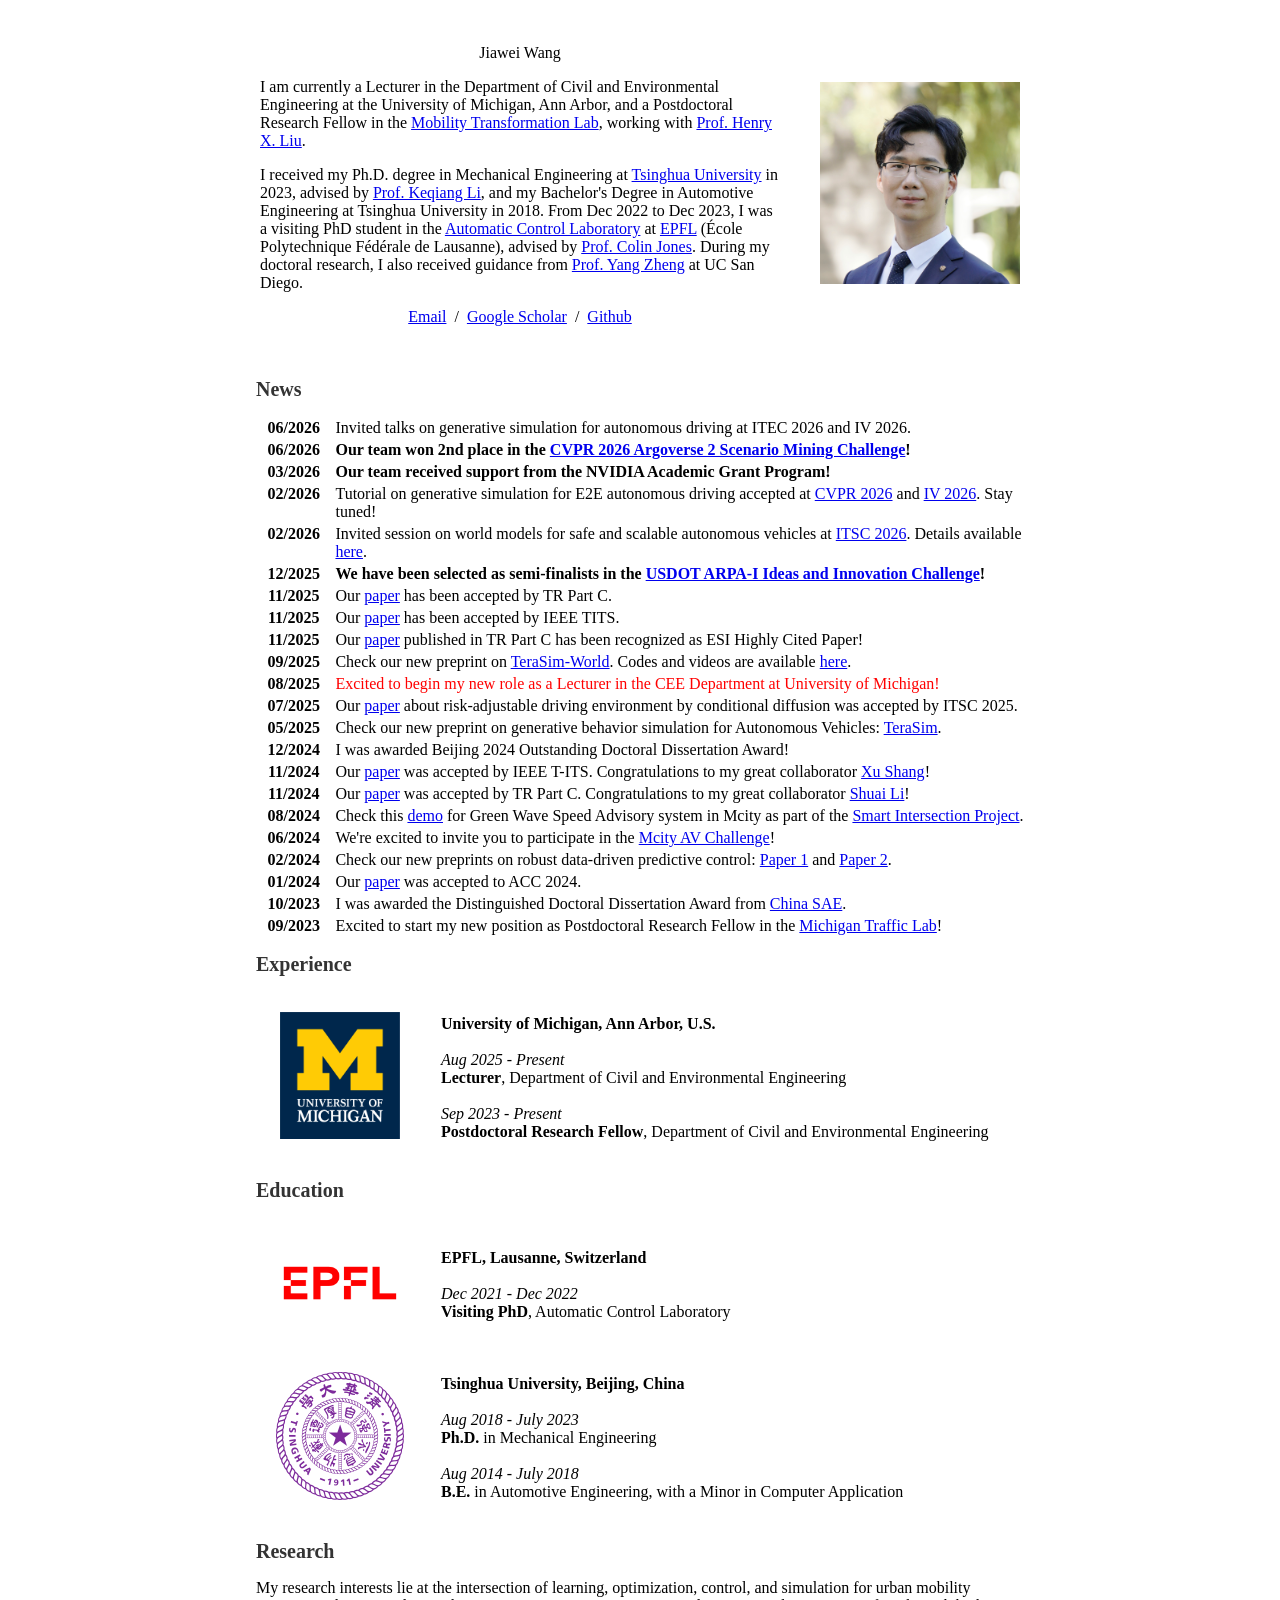
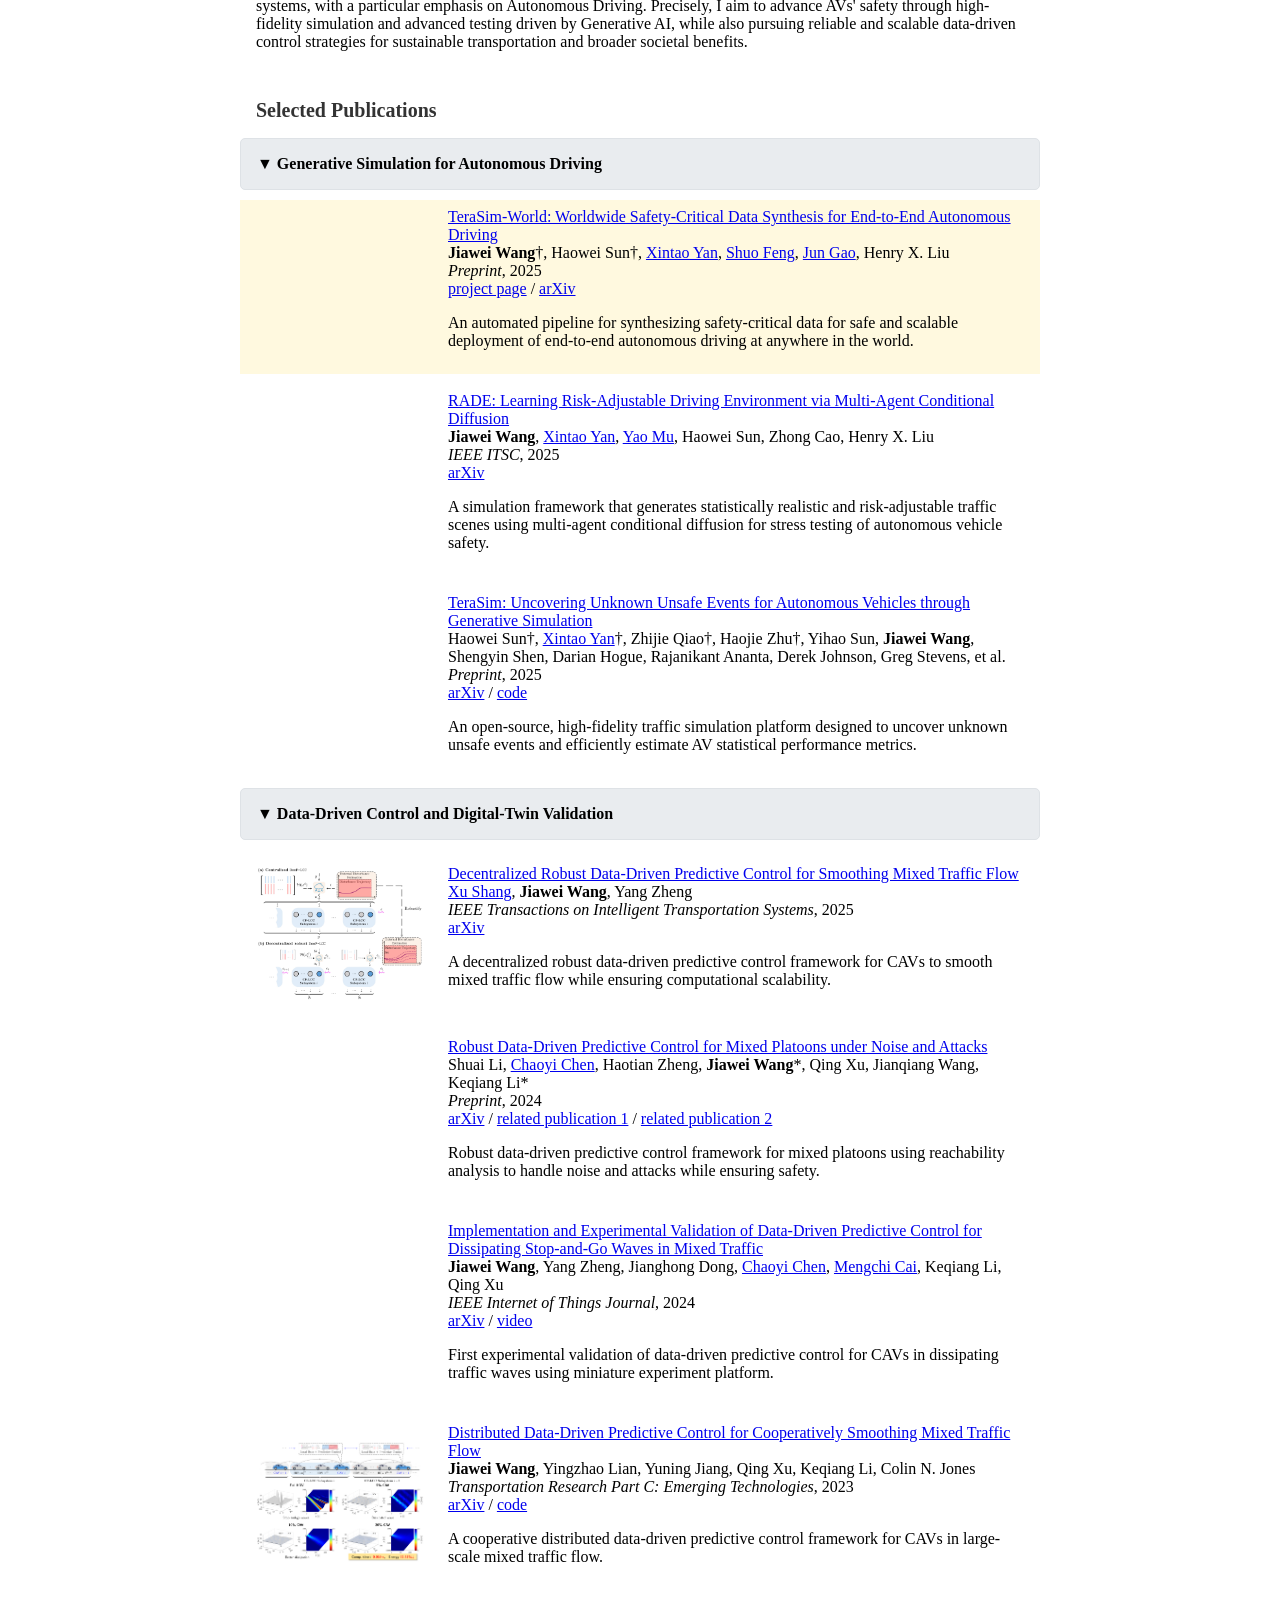
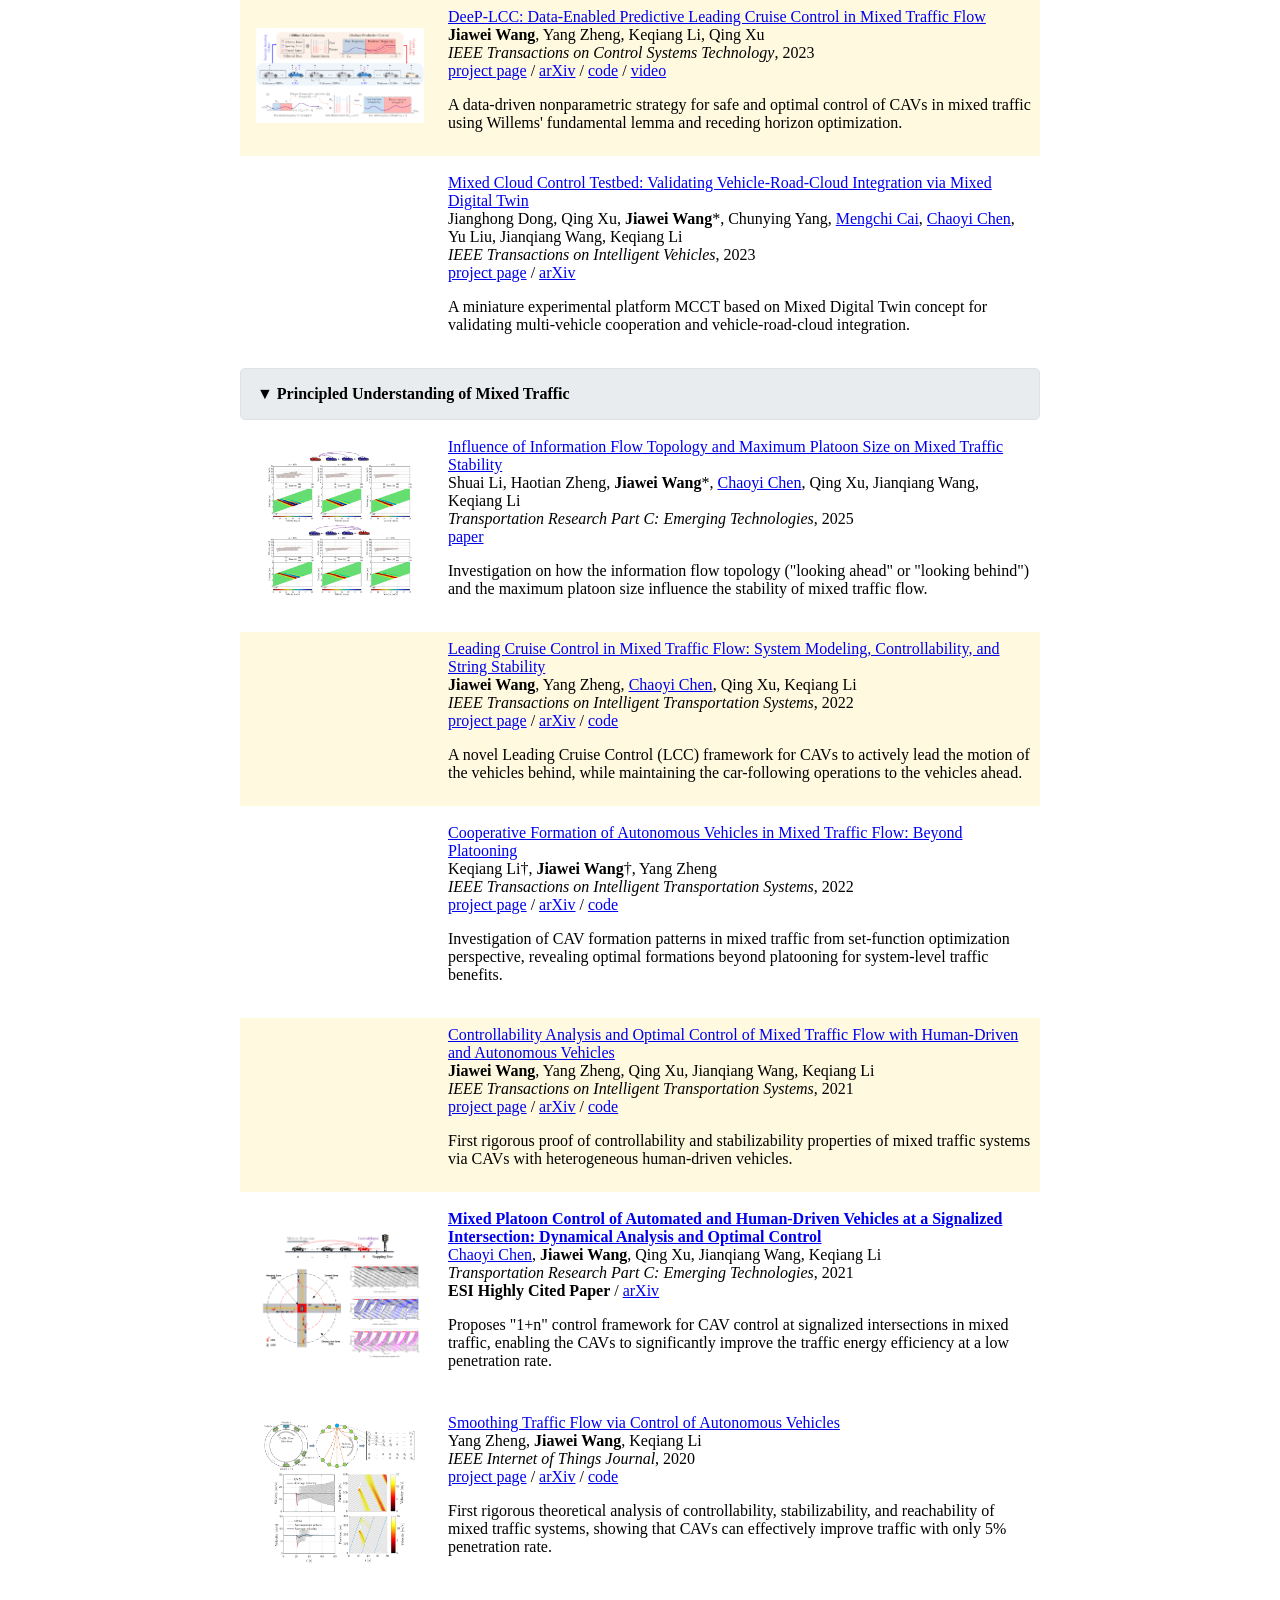
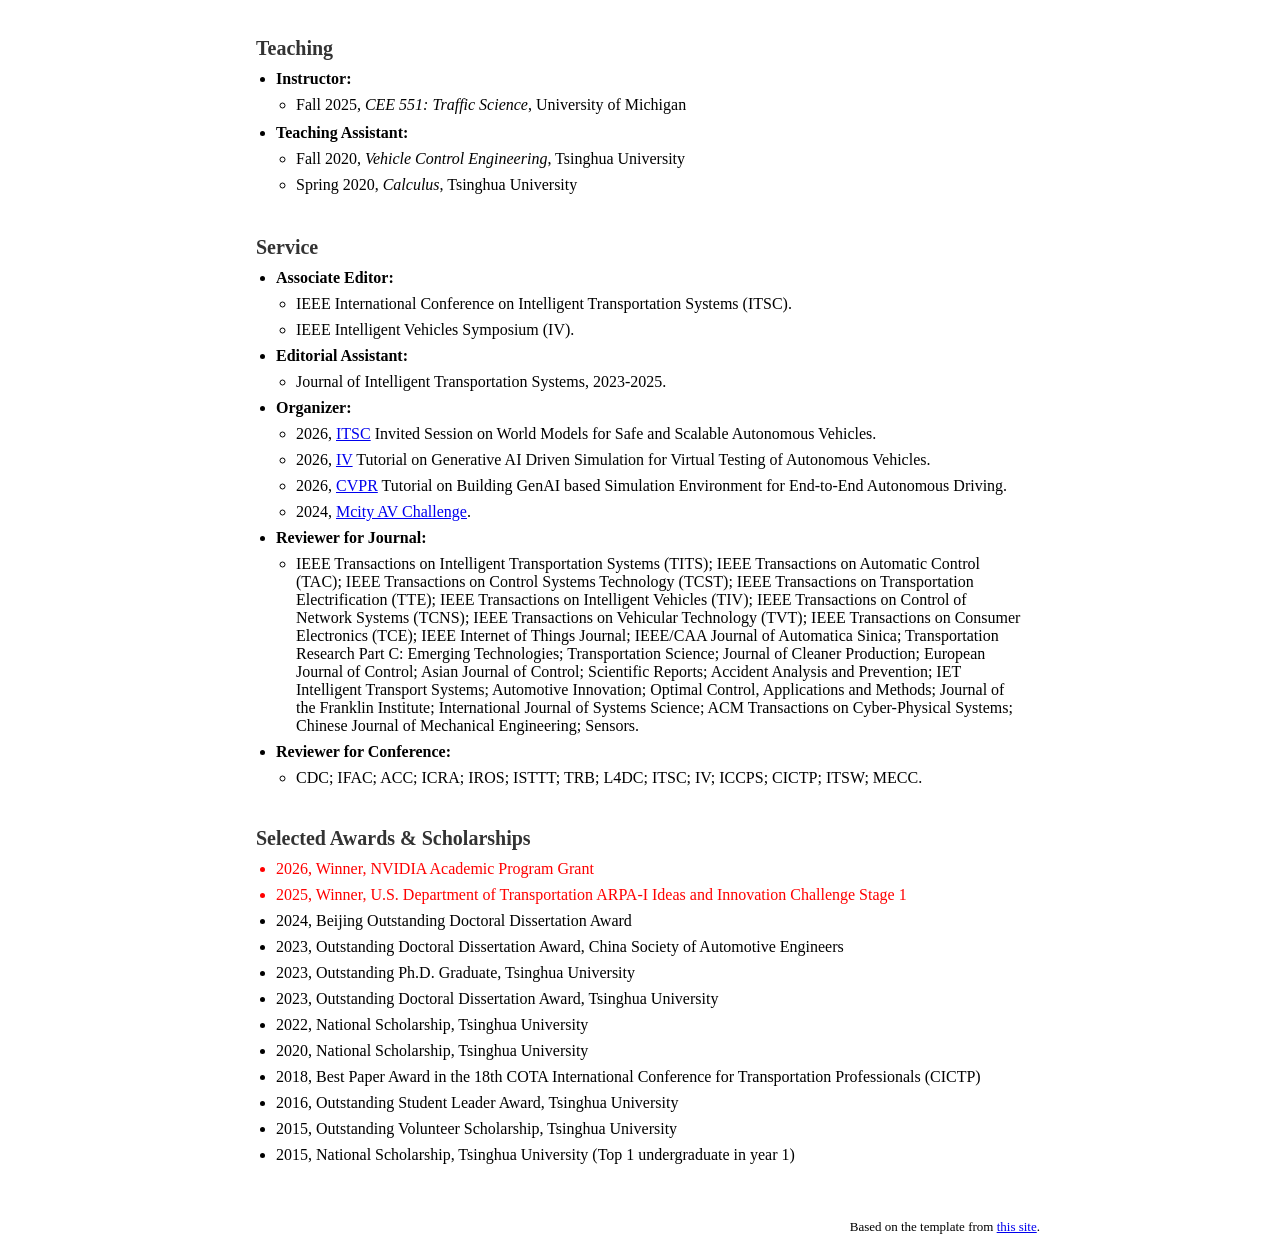
==== commit 09612071: "Abbreviate reviewer conferences, add ICRA, nest reviewer lists, drop demonstrator/volunteer Co-Autho" ====
--- a/index.html
+++ b/index.html
@@ -798,35 +798,16 @@
                 <li style="margin-bottom:8px;">2024, <a href="https://mcity.umich.edu/av-challenge/setup/">Mcity AV Challenge</a>.</li>
               </ul>
             </li>
-            <li style="margin-bottom:8px;margin-top:0;"><strong>Reviewer for Journal:</strong> 
-              IEEE Transactions on Intelligent Transportation Systems (TITS);
-IEEE Transactions on Automatic Control (TAC);
-IEEE Transactions on Control Systems Technology (TCST); 
-IEEE Transactions on Transportation Electrification (TTE); 
-IEEE Transactions on Intelligent Vehicles (TIV); 
-IEEE Transactions on Control of Network Systems (TCNS); 
-IEEE Transactions on Vehicular Technology (TVT); 
-IEEE Transactions on Consumer Electronics (TCE); 
-IEEE Internet of Things Journal; 
-IEEE/CAA Journal of Automatica Sinica; 
-Transportation Research Part C: Emerging Technologies;
-Transportation Science;
-Journal of Cleaner Production;
-European Journal of Control;
-Asian Journal of Control; 
-Scientific Reports; 
-Accident Analysis and Prevention; 
-IET Intelligent Transport Systems; 
-Automotive Innovation; 
-Optimal Control, Applications and Methods; 
-Journal of the Franklin Institute; 
-International Journal of Systems Science; 
-ACM Transactions on Cyber-Physical Systems; 
-Chinese Journal of Mechanical Engineering; 
-Sensors.</li>
-            <li style="margin-bottom:8px;margin-top:0;"><strong>Reviewer for Conference:</strong> IEEE Conference on Decision and Control (CDC); IFAC World Congress (IFAC); American Control Conference (ACC); IEEE/RSJ International Conference on Intelligent Robots and Systems (IROS); International Symposium on Transportation and Traffic Theory (ISTTT); TRB Annual Meeting; Learning for Dynamics and Control (L4DC); IEEE International Conference on Intelligent Transportation (ITSC); IEEE Intelligent Vehicles Symposium (IV); ACM/IEEE International Conference on Cyber-Physical Systems (ICCPS); COTA International Conference for Transportation Professionals (CICTP); ITS World Congress (ITSW); Modeling, Estimation and Control Conference (MECC).</li>
-            <li style="margin-bottom:8px;margin-top:0;"><strong>Demonstrator:</strong> Autonomous Driving Demonstration at Tsinghua University, 2018-2020.</li>
-            <li style="margin-bottom:0;margin-top:0;"><strong>Volunteer:</strong> 14th International Symposium on Advanced Vehicle Control (AVEC).</li>
+            <li style="margin-bottom:8px;margin-top:0;"><strong>Reviewer for Journal:</strong>
+              <ul style="margin-top:8px;margin-bottom:0;padding-left: 20px;">
+                <li style="margin-bottom:8px;">IEEE Transactions on Intelligent Transportation Systems (TITS); IEEE Transactions on Automatic Control (TAC); IEEE Transactions on Control Systems Technology (TCST); IEEE Transactions on Transportation Electrification (TTE); IEEE Transactions on Intelligent Vehicles (TIV); IEEE Transactions on Control of Network Systems (TCNS); IEEE Transactions on Vehicular Technology (TVT); IEEE Transactions on Consumer Electronics (TCE); IEEE Internet of Things Journal; IEEE/CAA Journal of Automatica Sinica; Transportation Research Part C: Emerging Technologies; Transportation Science; Journal of Cleaner Production; European Journal of Control; Asian Journal of Control; Scientific Reports; Accident Analysis and Prevention; IET Intelligent Transport Systems; Automotive Innovation; Optimal Control, Applications and Methods; Journal of the Franklin Institute; International Journal of Systems Science; ACM Transactions on Cyber-Physical Systems; Chinese Journal of Mechanical Engineering; Sensors.</li>
+              </ul>
+            </li>
+            <li style="margin-bottom:0;margin-top:0;"><strong>Reviewer for Conference:</strong>
+              <ul style="margin-top:8px;margin-bottom:0;padding-left: 20px;">
+                <li style="margin-bottom:8px;">CDC; IFAC; ACC; ICRA; IROS; ISTTT; TRB; L4DC; ITSC; IV; ICCPS; CICTP; ITSW; MECC.</li>
+              </ul>
+            </li>
           </ul>
         </td>
       </tr>
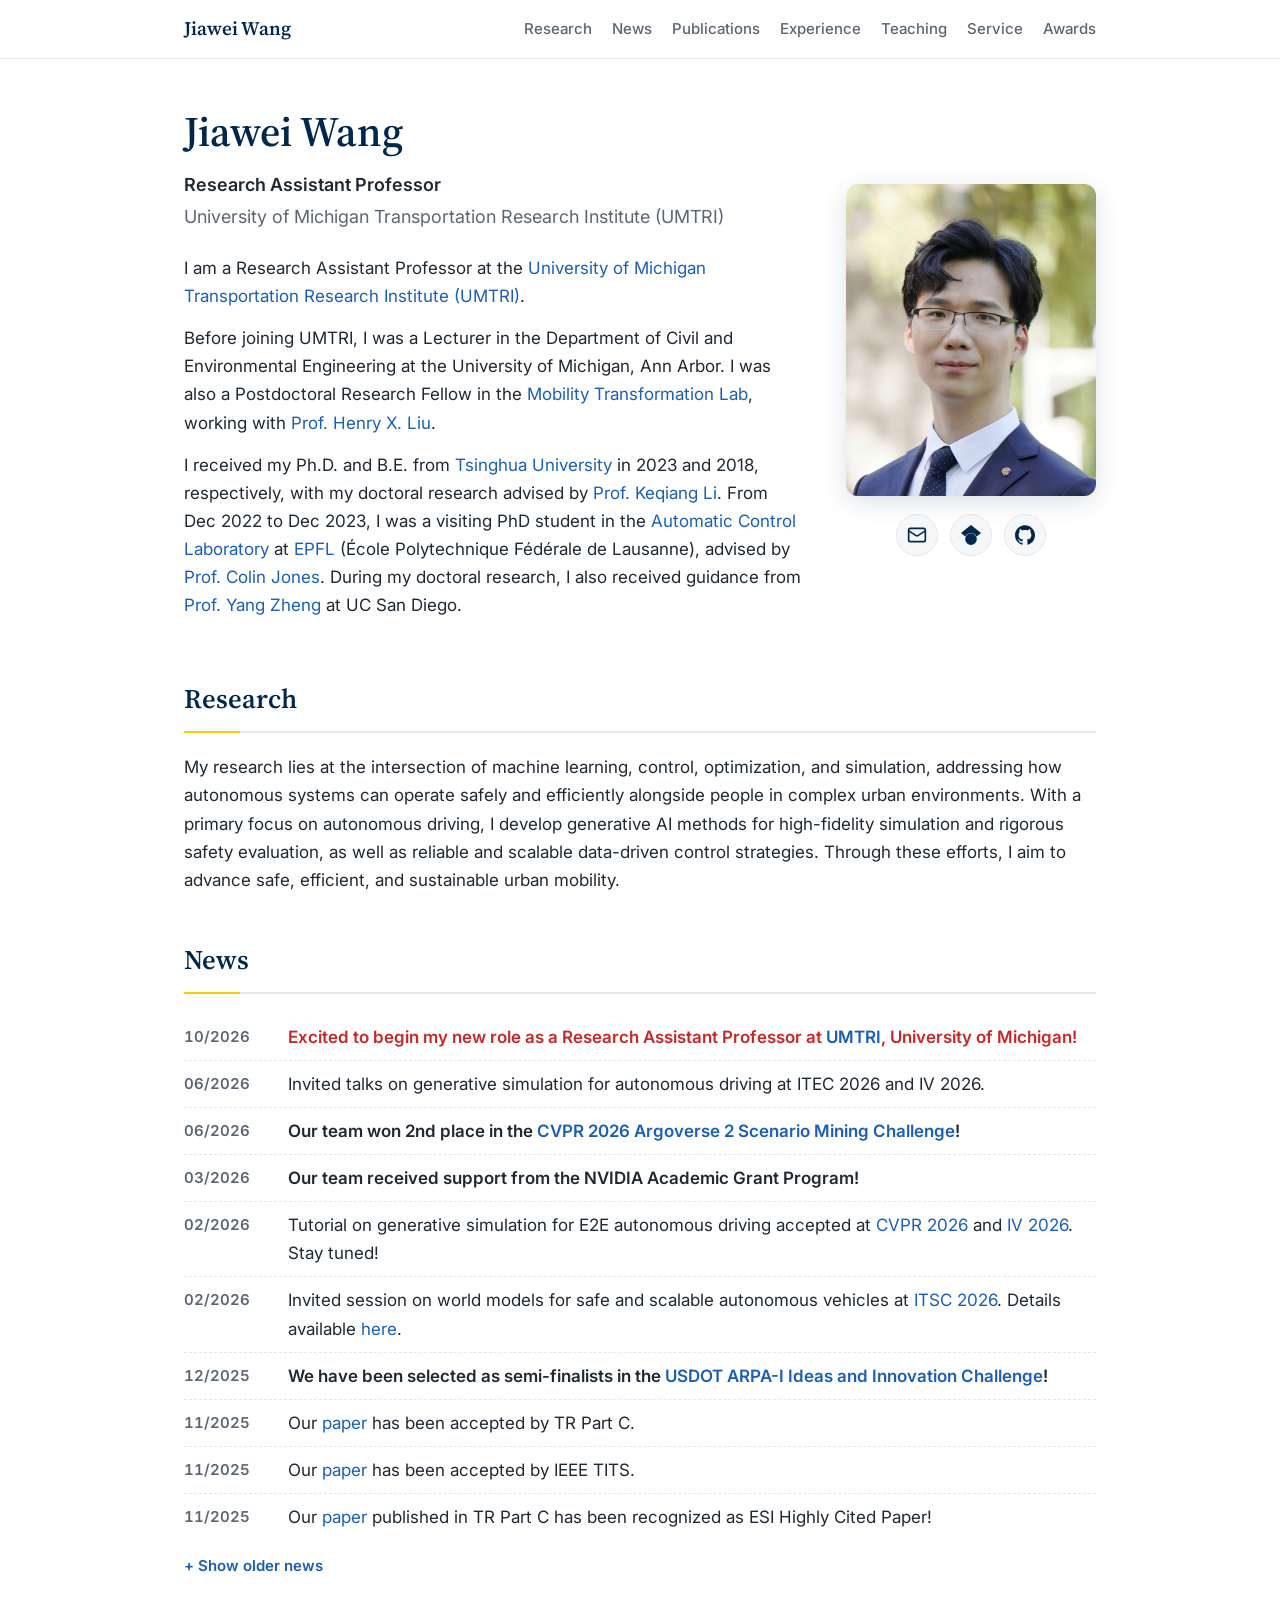
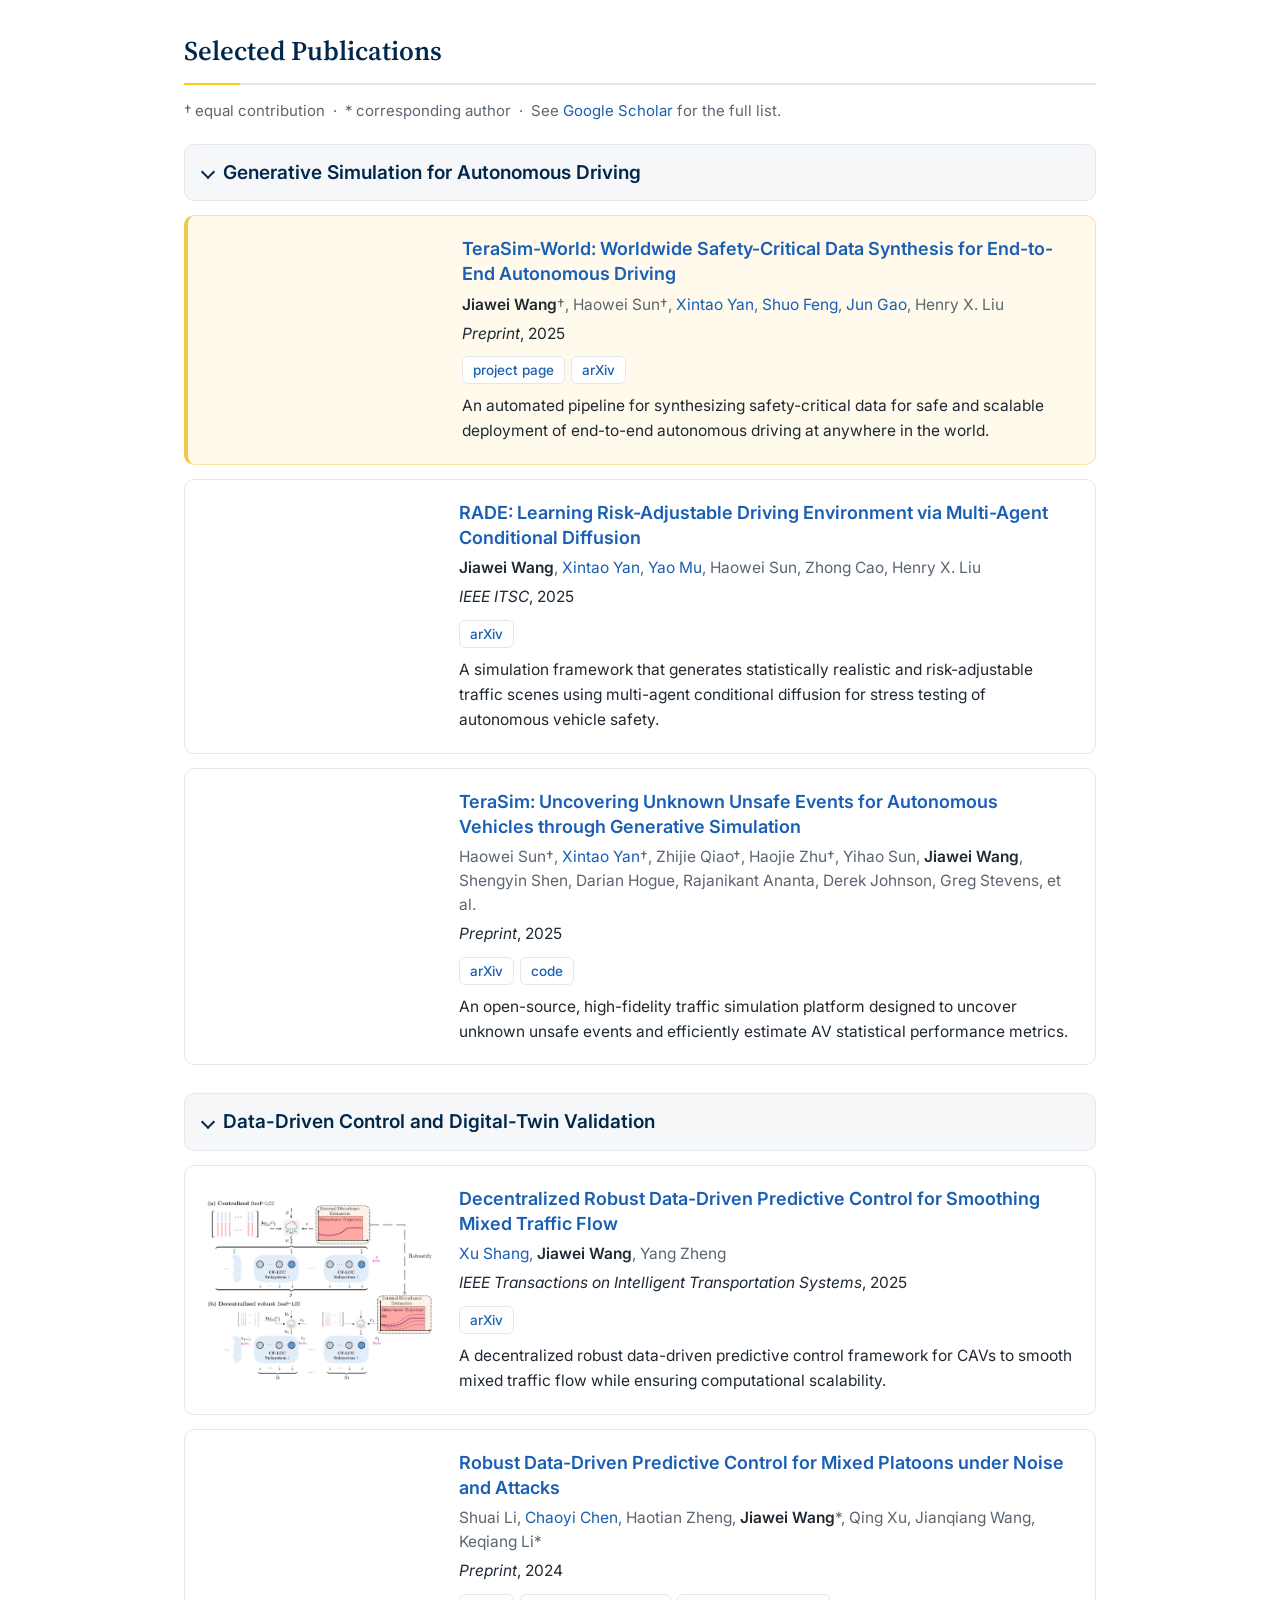
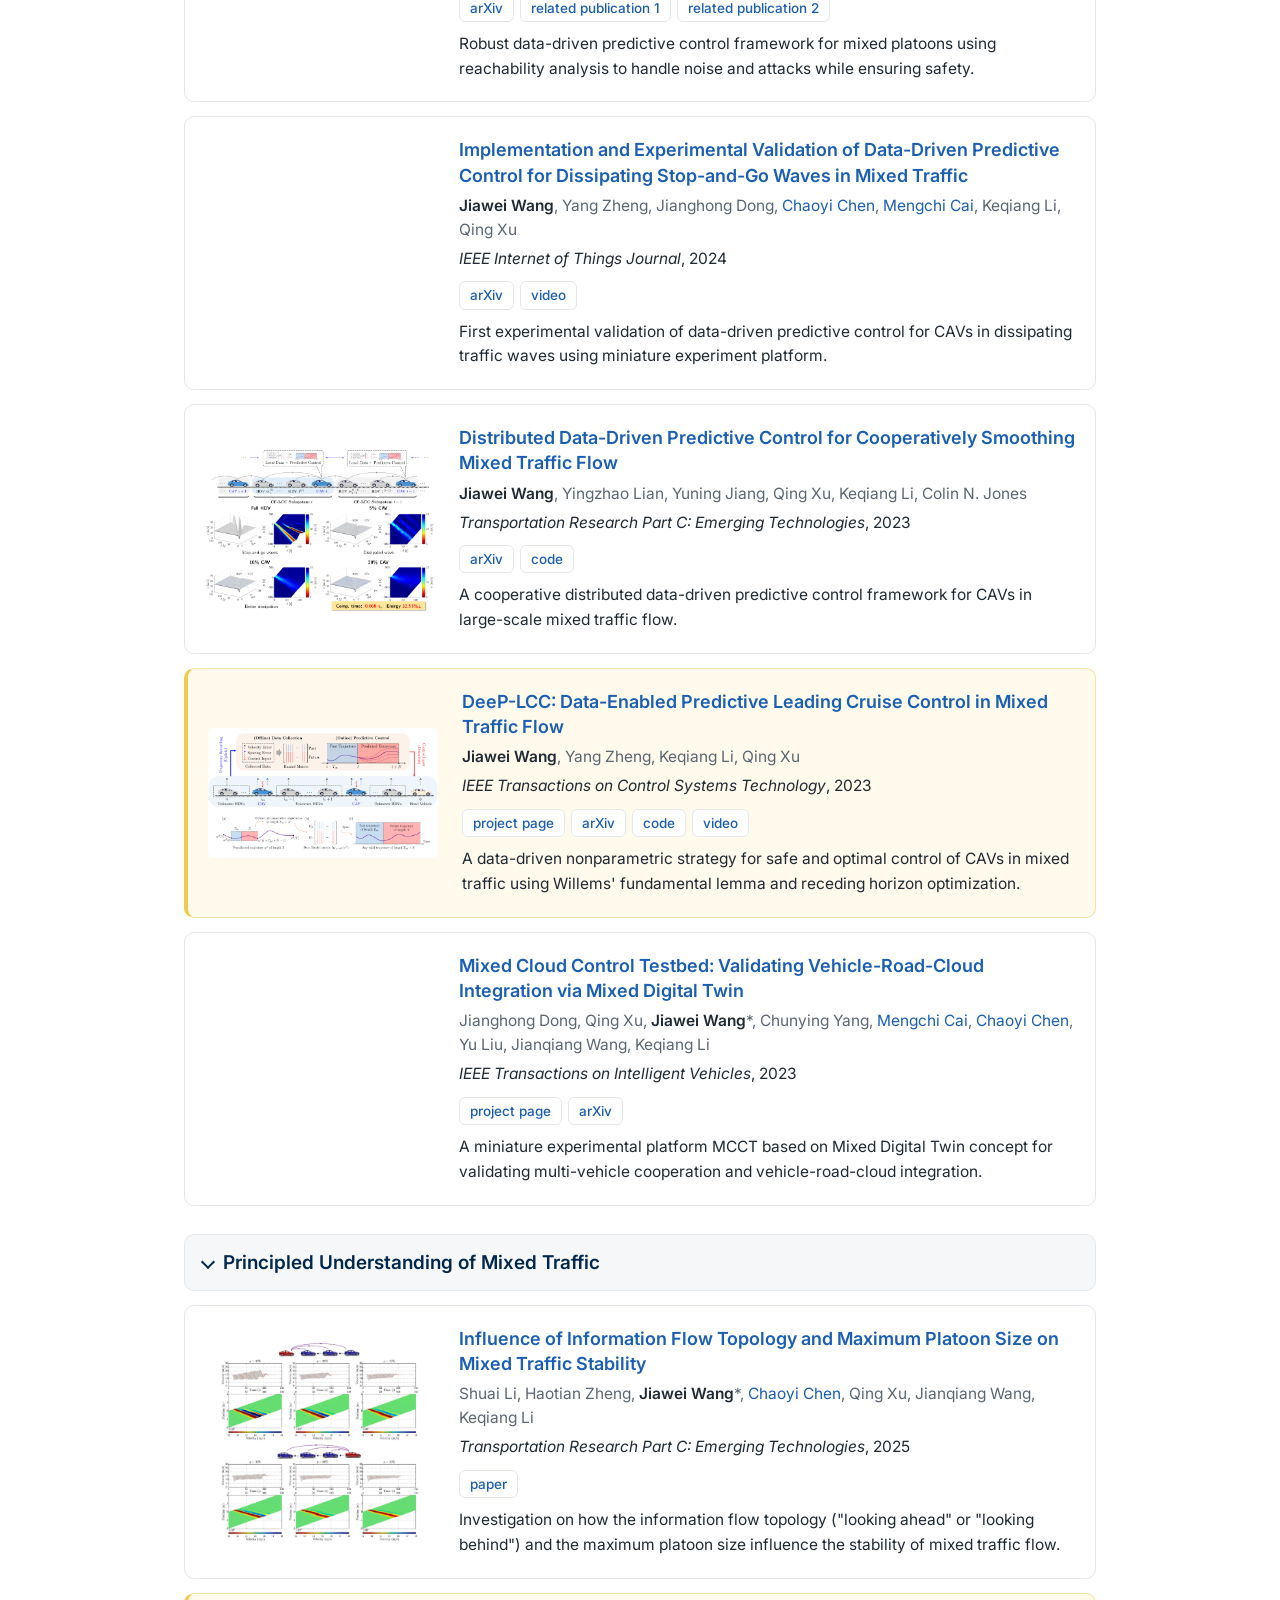
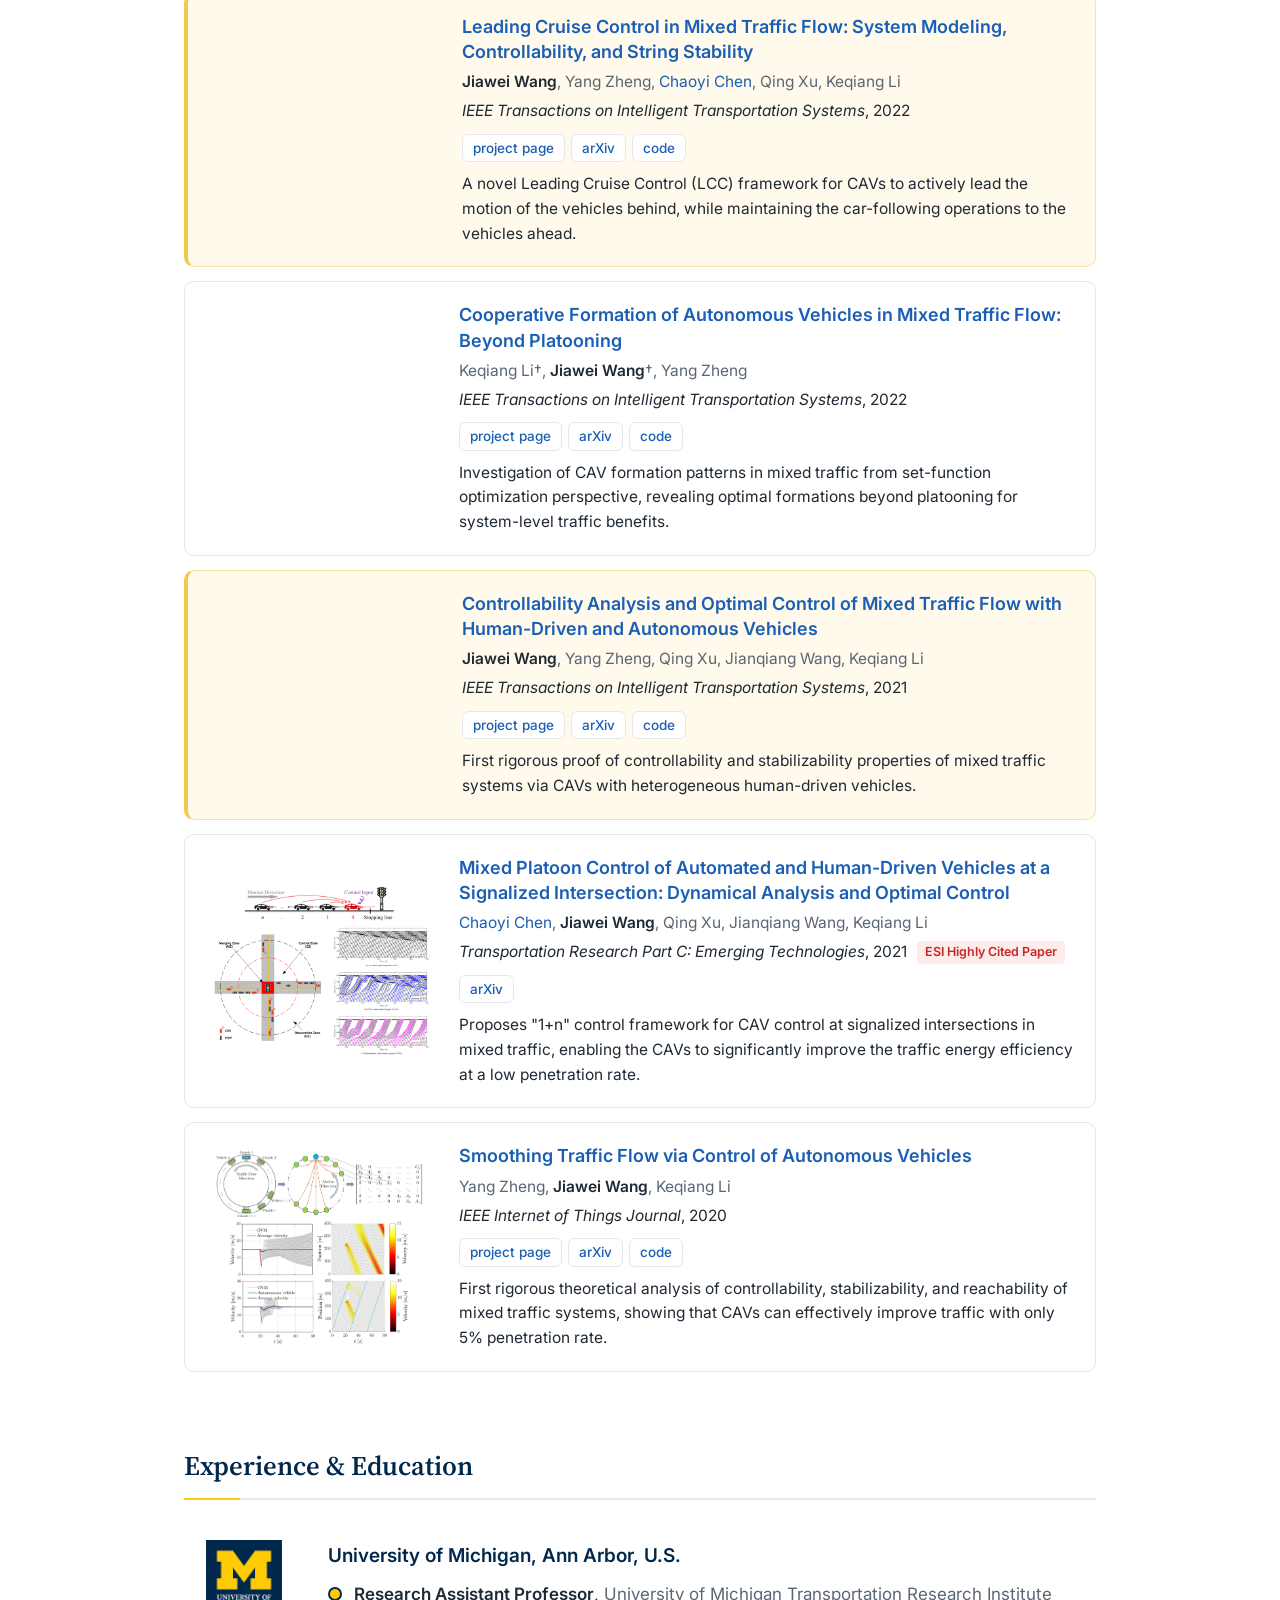
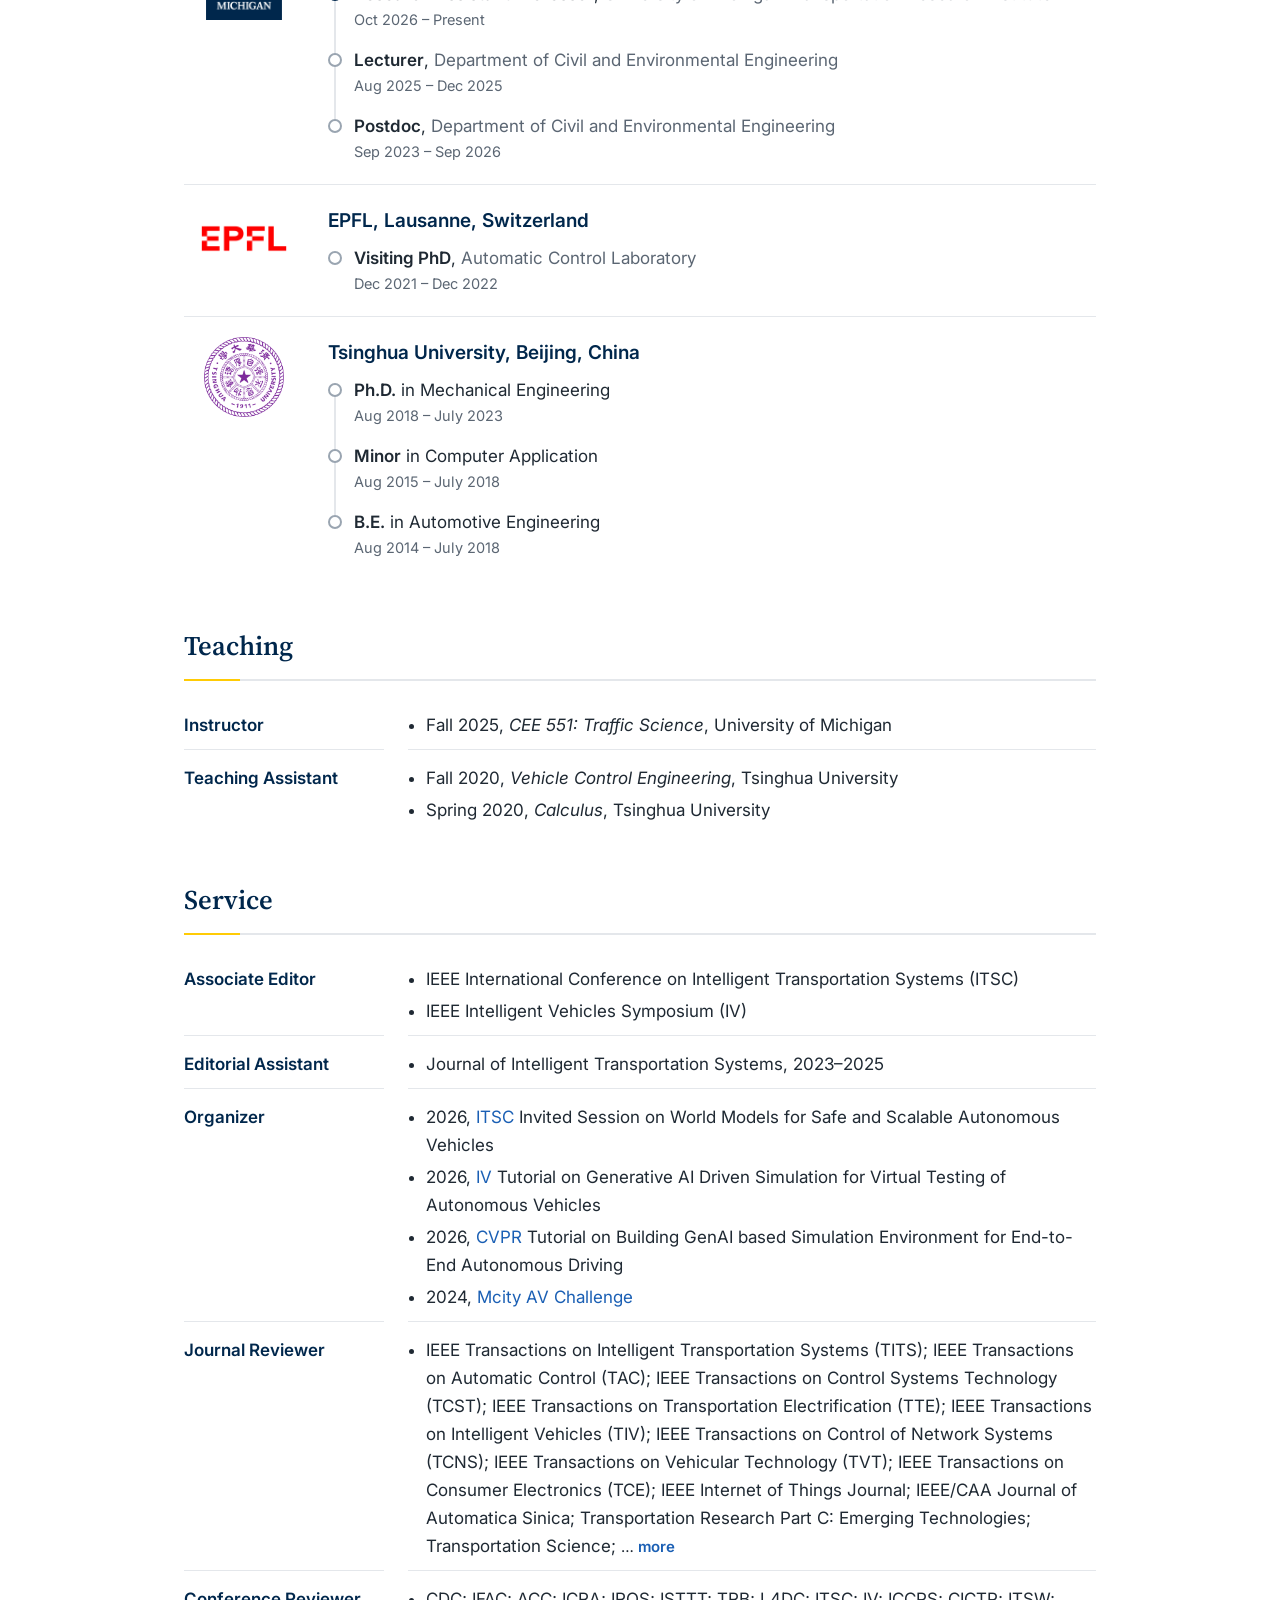
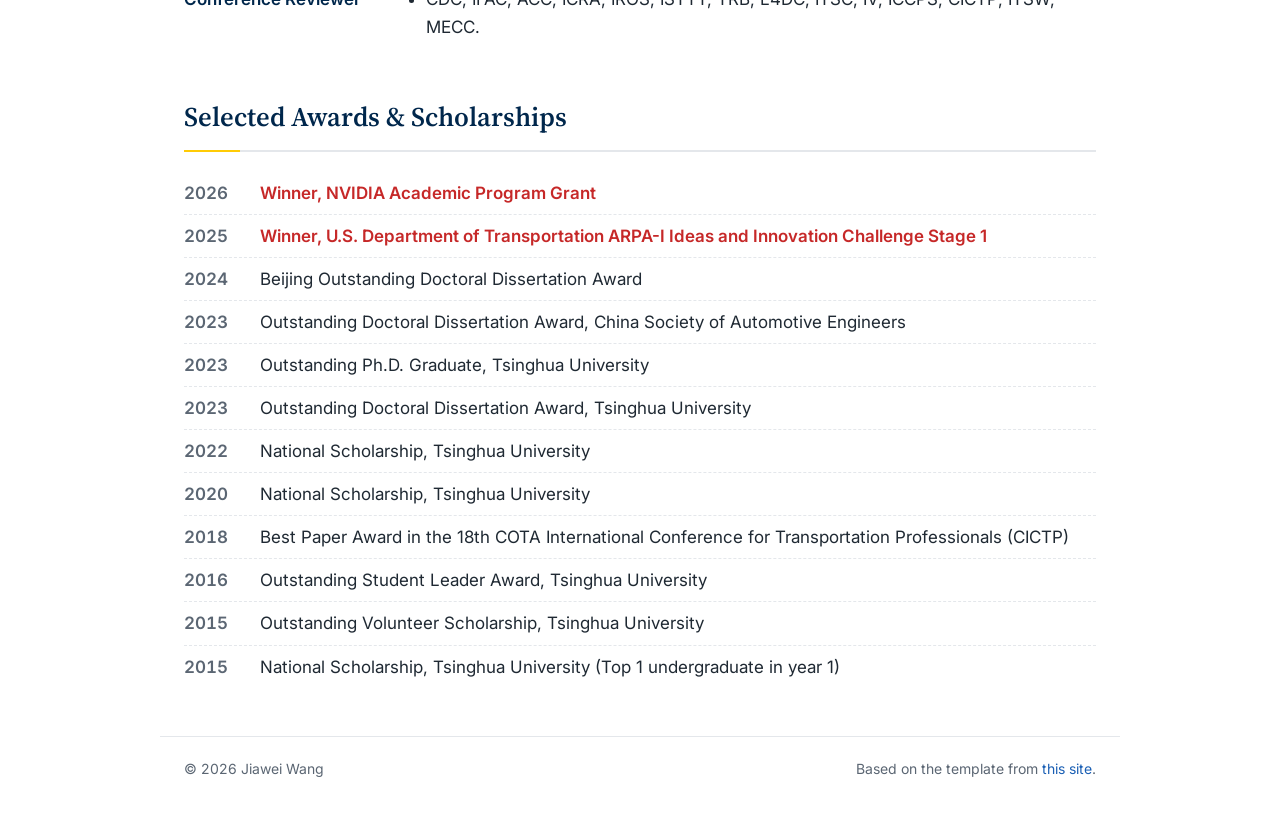
==== commit 8e928b41: "Redesign homepage and update position to Research Assistant Professor at UMTRI - Update bio, news, a" ====
--- a/index.html
+++ b/index.html
@@ -2,69 +2,18 @@
 <html lang="en">
   <head>
     <meta http-equiv="Content-Type" content="text/html; charset=UTF-8">
+    <meta name="viewport" content="width=device-width, initial-scale=1">
 
     <title>Jiawei Wang</title>
 
     <meta name="author" content="Jiawei Wang">
-    <meta name="viewport" content="width=device-width, initial-scale=1">
+    <meta name="description" content="Jiawei Wang, Research Assistant Professor at the University of Michigan Transportation Research Institute (UMTRI). Generative simulation, data-driven control, and autonomous driving.">
     <link rel="shortcut icon" href="images/favicon/favicon.ico" type="image/x-icon">
+    <link rel="preconnect" href="https://fonts.googleapis.com">
+    <link rel="preconnect" href="https://fonts.gstatic.com" crossorigin>
+    <link href="https://fonts.googleapis.com/css2?family=Inter:wght@400;500;600;700&family=Source+Serif+4:opsz,wght@8..60,600&display=swap" rel="stylesheet">
     <link rel="stylesheet" type="text/css" href="stylesheet.css">
-    
-    <style>
-      :root {
-        --paper-media-width: 25%;  /* 论文左边视频/图片区域宽度 */
-        --paper-text-width: 75%;   /* 论文右边文本区域宽度 */
-      }
-      
-      .paper-media-cell {
-        padding: 16px;
-        width: var(--paper-media-width);
-        vertical-align: middle;
-      }
-      
-      .paper-text-cell {
-        padding: 8px;
-        width: var(--paper-text-width);
-        vertical-align: middle;
-      }
-      
-      .category-header {
-        cursor: pointer;
-        user-select: none;
-        padding: 16px;
-        background-color: #e9ecef;
-        border: 1px solid #dee2e6;
-        border-radius: 5px;
-        margin: 10px 0;
-        transition: background-color 0.2s ease;
-      }
-      
-      .category-header::before {
-        content: "▶ ";
-        display: inline-block;
-      }
-      
-      .category-header.expanded::before {
-        content: "▼ ";
-      }
-      
-      .category-papers {
-        display: none;
-      }
-      
-      .category-papers.expanded {
-        display: block;
-      }
-      
-      .category-papers.default-expanded {
-        display: block;
-      }
-      
-      .category-header.default-expanded::before {
-        content: "▼ ";
-      }
-    </style>
-    
+
     <!-- Google Analytics -->
     <script async src="https://www.googletagmanager.com/gtag/js?id=G-J4JX1MXQDL"></script>
     <script>
@@ -74,795 +23,559 @@
 
       gtag('config', 'G-J4JX1MXQDL');
     </script>
-    
   </head>
 
   <body>
-    <table style="width:100%;max-width:800px;border:0px;border-spacing:0px;border-collapse:separate;margin-right:auto;margin-left:auto;"><tbody>
-      <tr style="padding:0px">
-        <td style="padding:0px">
-          <table style="width:100%;border:0px;border-spacing:0px;border-collapse:separate;margin-right:auto;margin-left:auto;"><tbody>
-            <tr style="padding:0px">
-              <td style="padding:2.5%;width:70%;vertical-align:middle">
-                <p class="name" style="text-align: center;">
-                  Jiawei Wang
-                </p>
-                <p>
-		I am currently a Lecturer in the Department of Civil and Environmental Engineering at the University of Michigan, Ann Arbor, and a Postdoctoral Research Fellow in the <a href="https://traffic.engin.umich.edu/">Mobility Transformation Lab</a>, working with <a href="https://traffic.engin.umich.edu/">Prof. Henry X. Liu</a>. 
-    </p>
-    <p></p>
-    I received my Ph.D. degree in Mechanical Engineering at <a href="https://www.tsinghua.edu.cn/publish/thu2018en/index.html">Tsinghua University</a> in 2023, advised by <a href="https://scholar.google.com/citations?user=x58fnLQAAAAJ&hl=en&oi=ao">Prof. Keqiang Li</a>, and my Bachelor's Degree in Automotive Engineering at Tsinghua University in 2018. From Dec 2022 to Dec 2023, I was a visiting PhD student in the <a href="https://www.epfl.ch/labs/la/">Automatic Control Laboratory</a> at <a href="https://www.epfl.ch/en/">EPFL</a> (École Polytechnique Fédérale de Lausanne), advised by <a href="https://people.epfl.ch/colin.jones">Prof. Colin Jones</a>. During my doctoral research, I also received guidance from <a href="https://zhengy09.github.io/">Prof. Yang Zheng</a> at UC San Diego.
-                </p>
-                <!-- <p>
-    I received the Outstanding Ph.D. Graduate, the Excellent Doctoral Dissertation Award, and the National Scholarship from <a href="https://www.tsinghua.edu.cn/publish/thu2018en/index.html">Tsinghua University</a>. I was the recipient of Beijing 2024 Outstanding Doctoral Dissertation Award, the Distinguished Doctoral Dissertation Award from <a href="https://www.sae-china.org/">China Society of Automotive Engineers (China SAE)</a> in 2023, the Annual Best Paper Award for <a href="http://www.jtxa.net/indexen.htm">the Journal of Transport Information and Safety</a> in 2021, and the Best Paper Award at <a href="http://www.cota-home.org/CICTP_Default.html">the 18th COTA International Conference of Transportation Professionals</a> in 2018.
-                </p> -->
-                <p style="text-align:center">
-                  <a href="mailto:jiawe@umich.edu">Email</a> &nbsp;/&nbsp;
-                  <!-- <a href="data/JonBarron-CV.pdf">CV</a> &nbsp;/&nbsp; -->
-                  <!-- <a href="data/JonBarron-bio.txt">Bio</a> &nbsp;/&nbsp; -->
-                  <a href="https://scholar.google.com/citations?user=XXFHGDEAAAAJ&hl=en">Google Scholar</a> &nbsp;/&nbsp;
-                  <!-- <a href="https://twitter.com/jon_barron">Twitter</a> &nbsp;/&nbsp; -->
-                  <a href="https://github.com/wangjw18">Github</a>
-                </p>
-              </td>
-              <td style="padding:2.5%;width:30%;max-width:30%">
-                <a href="images/bio/jiawei_bio3.jpg"><img style="width:100%;max-width:100%;object-fit: cover;" alt="profile photo" src="images/bio/jiawei_bio3.jpg" class="hoverZoomLink"></a>
-              </td>
-            </tr>
-        </tbody></table>
-
-        <table style="width:100%;border:0px;border-spacing:0px;border-collapse:separate;margin-right:auto;margin-left:auto;"><tbody>
-          <tr>
-            <td colspan="2" style="padding:16px;width:100%;vertical-align:middle">
-              <heading style="margin-bottom:15px;margin-top:20px;text-align:left;font-size:20px;font-weight:bold;color:#333">News</heading>
-            </td>
-          </tr>
-          <tr>
-            <td style="padding-top:2px;padding-bottom:2px;padding-left:16px;padding-right:4px;vertical-align:top;width:80px;text-align:center;"><strong>06/2026</strong></td>
-            <td style="padding-top:2px;padding-bottom:2px;padding-left:0;padding-right:16px;vertical-align:top;">Invited talks on generative simulation for autonomous driving at ITEC 2026 and IV 2026.</td>
-          </tr>
-          <tr>
-            <td style="padding-top:2px;padding-bottom:2px;padding-left:16px;padding-right:4px;vertical-align:top;width:80px;text-align:center;"><strong>06/2026</strong></td>
-            <td style="padding-top:2px;padding-bottom:2px;padding-left:0;padding-right:16px;vertical-align:top;"><strong>Our team won 2nd place in the <a href="https://www.argoverse.org/ScenarioMining.html">CVPR 2026 Argoverse 2 Scenario Mining Challenge</a>!</strong></td>
-          </tr>
-          <tr>
-            <td style="padding-top:2px;padding-bottom:2px;padding-left:16px;padding-right:4px;vertical-align:top;width:80px;text-align:center;"><strong>03/2026</strong></td>
-            <td style="padding-top:2px;padding-bottom:2px;padding-left:0;padding-right:16px;vertical-align:top;"><strong>Our team received support from the NVIDIA Academic Grant Program!</strong></td>
-          </tr>
-          <tr>
-            <td style="padding-top:2px;padding-bottom:2px;padding-left:16px;padding-right:4px;vertical-align:top;width:80px;text-align:center;"><strong>02/2026</strong></td>
-            <td style="padding-top:2px;padding-bottom:2px;padding-left:0;padding-right:16px;vertical-align:top;">Tutorial on generative simulation for E2E autonomous driving accepted at <a href="https://cvpr.thecvf.com/">CVPR 2026</a> and <a href="https://ieee-iv.org/2026/">IV 2026</a>. Stay tuned!</td>
-          </tr>
-          <tr>
-            <td style="padding-top:2px;padding-bottom:2px;padding-left:16px;padding-right:4px;vertical-align:top;width:80px;text-align:center;"><strong>02/2026</strong></td>
-            <td style="padding-top:2px;padding-bottom:2px;padding-left:0;padding-right:16px;vertical-align:top;">Invited session on world models for safe and scalable autonomous vehicles at <a href="https://ieee-itsc.org/2026/">ITSC 2026</a>. Details available <a href="images/itsc_2026_invited_session.png">here</a>.</td>
-          </tr>         
-          <tr>
-            <td style="padding-top:2px;padding-bottom:2px;padding-left:16px;padding-right:4px;vertical-align:top;width:80px;text-align:center;"><strong>12/2025</strong></td>
-            <td style="padding-top:2px;padding-bottom:2px;padding-left:0;padding-right:16px;vertical-align:top;"> <strong>We have been selected as semi-finalists in the <a href="https://www.transportation.gov/briefing-room/trumps-transportation-secretary-sean-p-duffy-announces-semi-finalists-innovation">USDOT ARPA-I Ideas and Innovation Challenge</a>!</strong> </td>
-          </tr>
-          <tr>
-            <td style="padding-top:2px;padding-bottom:2px;padding-left:16px;padding-right:4px;vertical-align:top;width:80px;text-align:center;"><strong>11/2025</strong></td>
-            <td style="padding-top:2px;padding-bottom:2px;padding-left:0;padding-right:16px;vertical-align:top;"> Our <a href="https://www.sciencedirect.com/science/article/pii/S0968090X25004802">paper</a> has been accepted by TR Part C. </td>
-          </tr>
-          <tr>
-            <td style="padding-top:2px;padding-bottom:2px;padding-left:16px;padding-right:4px;vertical-align:top;width:80px;text-align:center;"><strong>11/2025</strong></td>
-            <td style="padding-top:2px;padding-bottom:2px;padding-left:0;padding-right:16px;vertical-align:top;">Our <a href="https://ieeexplore.ieee.org/document/11264470">paper</a> has been accepted by IEEE TITS. </td>
-          </tr>
-          <tr>
-            <td style="padding-top:2px;padding-bottom:2px;padding-left:16px;padding-right:4px;vertical-align:top;width:80px;text-align:center;"><strong>11/2025</strong></td>
-            <td style="padding-top:2px;padding-bottom:2px;padding-left:0;padding-right:16px;vertical-align:top;">Our <a href="https://www.sciencedirect.com/science/article/pii/S0968090X2100156X">paper</a> published in TR Part C has been recognized as ESI Highly Cited Paper! </td>
-          </tr>
-          <tr>
-            <td style="padding-top:2px;padding-bottom:2px;padding-left:16px;padding-right:4px;vertical-align:top;width:80px;text-align:center;"><strong>09/2025</strong></td>
-            <td style="padding-top:2px;padding-bottom:2px;padding-left:0;padding-right:16px;vertical-align:top;">Check our new preprint on <a href="https://arxiv.org/abs/2509.13164">TeraSim-World</a>. Codes and videos are available <a href="https://wjiawei.com/terasim-world-web/">here</a>.</td>
-          </tr>
-          <tr>
-            <td style="padding-top:2px;padding-bottom:2px;padding-left:16px;padding-right:4px;vertical-align:top;width:80px;text-align:center;"><strong>08/2025</strong></td>
-            <td style="padding-top:2px;padding-bottom:2px;padding-left:0;padding-right:16px;vertical-align:top;"><span style="color:red;">Excited to begin my new role as a Lecturer in the CEE Department at University of Michigan!</span></td>
-          </tr>
-          <tr>
-            <td style="padding-top:2px;padding-bottom:2px;padding-left:16px;padding-right:4px;vertical-align:top;width:80px;text-align:center;"><strong>07/2025</strong></td>
-            <td style="padding-top:2px;padding-bottom:2px;padding-left:0;padding-right:16px;vertical-align:top;">Our <a href="https://arxiv.org/abs/2505.03178">paper</a> about risk-adjustable driving environment by conditional diffusion was accepted by ITSC 2025.</td>
-          </tr>
-          <tr>
-            <td style="padding-top:2px;padding-bottom:2px;padding-left:16px;padding-right:4px;vertical-align:top;width:80px;text-align:center;"><strong>05/2025</strong></td>
-            <td style="padding-top:2px;padding-bottom:2px;padding-left:0;padding-right:16px;vertical-align:top;">Check our new preprint on generative behavior simulation for Autonomous Vehicles: <a href="https://arxiv.org/abs/2503.03629">TeraSim</a>.</td>
-          </tr>
-          <tr>
-            <td style="padding-top:2px;padding-bottom:2px;padding-left:16px;padding-right:4px;vertical-align:top;width:80px;text-align:center;"><strong>12/2024</strong></td>
-            <td style="padding-top:2px;padding-bottom:2px;padding-left:0;padding-right:16px;vertical-align:top;">I was awarded Beijing 2024 Outstanding Doctoral Dissertation Award!</td>
-          </tr>
-          <tr>
-            <td style="padding-top:2px;padding-bottom:2px;padding-left:16px;padding-right:4px;vertical-align:top;width:80px;text-align:center;"><strong>11/2024</strong></td>
-            <td style="padding-top:2px;padding-bottom:2px;padding-left:0;padding-right:16px;vertical-align:top;">Our <a href="https://ieeexplore.ieee.org/document/10810289?denied=">paper</a> was accepted by IEEE T-ITS. Congratulations to my great collaborator <a href="https://xushang23.github.io/">Xu Shang</a>!</td>
-          </tr>
-          <tr>
-            <td style="padding-top:2px;padding-bottom:2px;padding-left:16px;padding-right:4px;vertical-align:top;width:80px;text-align:center;"><strong>11/2024</strong></td>
-            <td style="padding-top:2px;padding-bottom:2px;padding-left:0;padding-right:16px;vertical-align:top;">Our <a href="https://www.sciencedirect.com/science/article/abs/pii/S0968090X24004716">paper</a> was accepted by TR Part C. Congratulations to my great collaborator <a href="https://www.researchgate.net/profile/Shuai-Li-134">Shuai Li</a>!</td>
-          </tr>
-          <tr>
-            <td style="padding-top:2px;padding-bottom:2px;padding-left:16px;padding-right:4px;vertical-align:top;width:80px;text-align:center;"><strong>08/2024</strong></td>
-            <td style="padding-top:2px;padding-bottom:2px;padding-left:0;padding-right:16px;vertical-align:top;">Check this <a href="https://www.youtube.com/watch?v=5vXTlNPkb3U">demo</a> for Green Wave Speed Advisory system in Mcity as part of the <a href="https://sip.umtri.umich.edu/">Smart Intersection Project</a>. </td>
-          </tr>
-          <tr>
-            <td style="padding-top:2px;padding-bottom:2px;padding-left:16px;padding-right:4px;vertical-align:top;width:80px;text-align:center;"><strong>06/2024</strong></td>
-            <td style="padding-top:2px;padding-bottom:2px;padding-left:0;padding-right:16px;vertical-align:top;">We're excited to invite you to participate in the <a href="https://mcity.umich.edu/av-challenge/">Mcity AV Challenge</a>!</td>
-          </tr>
-          <tr>
-            <td style="padding-top:2px;padding-bottom:2px;padding-left:16px;padding-right:4px;vertical-align:top;width:80px;text-align:center;"><strong>02/2024</strong></td>
-            <td style="padding-top:2px;padding-bottom:2px;padding-left:0;padding-right:16px;vertical-align:top;">Check our new preprints on robust data-driven predictive control: <a href="https://arxiv.org/abs/2401.15826">Paper 1</a> and <a href="https://arxiv.org/abs/2402.03897">Paper 2</a>.</td>
-          </tr>
-          <tr>
-            <td style="padding-top:2px;padding-bottom:2px;padding-left:16px;padding-right:4px;vertical-align:top;width:80px;text-align:center;"><strong>01/2024</strong></td>
-            <td style="padding-top:2px;padding-bottom:2px;padding-left:0;padding-right:16px;vertical-align:top;">Our <a href="https://arxiv.org/abs/2310.00509">paper</a> was accepted to ACC 2024.</td>
-          </tr>
-          <tr>
-            <td style="padding-top:2px;padding-bottom:2px;padding-left:16px;padding-right:4px;vertical-align:top;width:80px;text-align:center;"><strong>10/2023</strong></td>
-            <td style="padding-top:2px;padding-bottom:2px;padding-left:0;padding-right:16px;vertical-align:top;">I was awarded the Distinguished Doctoral Dissertation Award from <a href="https://www.sae-china.org/">China SAE</a>.</td>
-          </tr>
-          <tr>
-            <td style="padding-top:2px;padding-bottom:2px;padding-left:16px;padding-right:4px;vertical-align:top;width:80px;text-align:center;"><strong>09/2023</strong></td>
-            <td style="padding-top:2px;padding-bottom:2px;padding-left:0;padding-right:16px;vertical-align:top;">Excited to start my new position as Postdoctoral Research Fellow in the <a href="https://traffic.engin.umich.edu/">Michigan Traffic Lab</a>!</td>
-          </tr>
-        </tbody></table>
-        
-          <table style="width:100%;border:0px;border-spacing:0px;border-collapse:separate;margin-right:auto;margin-left:auto;"><tbody>
-            <tr>
-              <td colspan="2" style="padding:16px;width:100%;vertical-align:middle">
-                <heading style="margin-bottom:15px;margin-top:20px;text-align:left;font-size:20px;font-weight:bold;color:#333">Experience</heading>
-              </td>
-            </tr>
-            <tr>
-              <td style="padding:20px;width:25%;vertical-align:middle;text-align:center;">
-                <img src="images/umich.png" alt="University of Michigan" style="width:100%;max-width:75%;object-fit:cover;">
-              </td>
-              <td style="width:75%;vertical-align:middle">
-                <strong>University of Michigan, Ann Arbor, U.S.</strong>
-                <br>
-                <br>
-                <em>Aug 2025 - Present</em>
-                <br>
-                <strong>Lecturer</strong>, Department of Civil and Environmental Engineering
-                <br>
-                <br>
-                <em>Sep 2023 - Present</em>
-                <br>
-                <strong>Postdoctoral Research Fellow</strong>, Department of Civil and Environmental Engineering
-              </td>
-            </tr>
-          </tbody></table>
-
-          <table style="width:100%;border:0px;border-spacing:0px;border-collapse:separate;margin-right:auto;margin-left:auto;"><tbody>
-            <tr>
-              <td colspan="2" style="padding:16px;width:100%;vertical-align:middle">
-                <heading style="margin-bottom:15px;margin-top:20px;text-align:left;font-size:20px;font-weight:bold;color:#333">Education</heading>
-              </td>
-            </tr>
-            <tr>
-              <td style="padding:20px;width:25%;vertical-align:middle;text-align:center;">
-                <img src="images/epfl.png" alt="EPFL" style="width:100%;max-width:100%;object-fit:cover;">
-              </td>
-              <td style="width:75%;vertical-align:middle">
-                <strong>EPFL, Lausanne, Switzerland</strong>
-                <br>
-                <br>
-                <em>Dec 2021 - Dec 2022</em>
-                <br>
-                <strong>Visiting PhD</strong>, Automatic Control Laboratory
-              </td>
-            </tr>
-            <tr>
-              <td style="padding:20px;width:25%;vertical-align:middle;text-align:center;">
-                <img src="images/tsinghua.png" alt="Tsinghua University" style="width:100%;max-width:80%;object-fit:cover;">
-              </td>
-              <td style="width:75%;vertical-align:middle">
-                <strong>Tsinghua University, Beijing, China</strong>
-                <br>
-                <br>
-                <em>Aug 2018 - July 2023</em>
-                <br>
-                <strong>Ph.D.</strong> in Mechanical Engineering
-                <br>
-                <br>
-                <em>Aug 2014 - July 2018</em>
-                <br>
-                <strong>B.E.</strong> in Automotive Engineering, with a Minor in Computer Application
-              </td>
-            </tr>
-          </tbody></table>
-
-          
-
-          <table style="width:100%;border:0px;border-spacing:0px;border-collapse:separate;margin-right:auto;margin-left:auto;"><tbody>
-            <tr>
-            <td style="padding:16px;width:100%;vertical-align:middle">
-              <heading style="margin-bottom:15px;margin-top:20px;text-align:left;font-size:20px;font-weight:bold;color:#333">Research</heading>
-              <p>
-                My research interests lie at the intersection of learning, optimization, control, and simulation for urban mobility systems, with a particular emphasis on Autonomous Driving. Precisely, I aim to advance AVs' safety through high-fidelity simulation and advanced testing driven by Generative AI, while also pursuing reliable and scalable data-driven control strategies for sustainable transportation and broader societal benefits. 
-              </p>
-            </td>
-          </tr>
-        </tbody></table>
-          
-          <table style="width:100%;border:0px;border-spacing:0px;border-collapse:separate;margin-right:auto;margin-left:auto;"><tbody>
-            <tr>
-              <td style="padding:16px;width:100%;vertical-align:middle">
-                <heading style="margin-bottom:15px;margin-top:20px;text-align:left;font-size:20px;font-weight:bold;color:#333">Selected Publications</heading>
-      </td>
-    </tr>
-          </tbody></table>
-          <table style="width:100%;border:0px;border-spacing:0px;border-collapse:separate;margin-right:auto;margin-left:auto;"><tbody>
-    <tr>
-      <td colspan="2" class="category-header default-expanded" onclick="toggleCategory('generative-simulation')">
-        <strong>Generative Simulation for Autonomous Driving</strong>
-      </td>
-    </tr>
-    </tbody></table>
-    
-    <div id="generative-simulation" class="category-papers default-expanded">
-      <table style="width:100%;border:0px;border-spacing:0px 10px;border-collapse:separate;margin-right:auto;margin-left:auto;"><tbody>
-        <tr style="background-color: #fff9df;">
-          <td class="paper-media-cell">
-            <video width=100% height=100% muted autoplay loop>
-              <source src="images/terasim-world.mp4" type="video/mp4">
-              Your browser does not support the video tag.
-            </video>
-          </td>
-          <td class="paper-text-cell">
-            <a href="https://wjiawei.com/terasim-world-web/">
-              <span class="papertitle">TeraSim-World: Worldwide Safety-Critical Data Synthesis for End-to-End Autonomous Driving</span>
+    <nav class="topnav">
+      <div class="topnav-inner">
+        <a class="topnav-name" href="#about">Jiawei Wang</a>
+        <div class="topnav-links">
+          <a href="#research">Research</a>
+          <a href="#news">News</a>
+          <a href="#publications">Publications</a>
+          <a href="#experience">Experience</a>
+          <a href="#teaching">Teaching</a>
+          <a href="#service">Service</a>
+          <a href="#awards">Awards</a>
+        </div>
+      </div>
+    </nav>
+
+    <main>
+      <!-- ===================== About ===================== -->
+      <section id="about" class="hero">
+        <div class="hero-text">
+          <h1 class="hero-name">Jiawei Wang</h1>
+          <p class="hero-title">
+            <strong>Research Assistant Professor</strong><br>
+            University of Michigan Transportation Research Institute (UMTRI)
+          </p>
+          <p>
+            I am a Research Assistant Professor at the <a href="https://www.umtri.umich.edu/">University of Michigan Transportation Research Institute (UMTRI)</a>.
+          </p>
+          <p>
+            Before joining UMTRI, I was a Lecturer in the Department of Civil and Environmental Engineering at the University of Michigan, Ann Arbor. I was also a Postdoctoral Research Fellow in the <a href="https://traffic.engin.umich.edu/">Mobility Transformation Lab</a>, working with <a href="https://traffic.engin.umich.edu/">Prof. Henry X. Liu</a>.
+          </p>
+          <p>
+            I received my Ph.D. and B.E. from <a href="https://www.tsinghua.edu.cn/publish/thu2018en/index.html">Tsinghua University</a> in 2023 and 2018, respectively, with my doctoral research advised by <a href="https://scholar.google.com/citations?user=x58fnLQAAAAJ&hl=en&oi=ao">Prof. Keqiang Li</a>. From Dec 2022 to Dec 2023, I was a visiting PhD student in the <a href="https://www.epfl.ch/labs/la/">Automatic Control Laboratory</a> at <a href="https://www.epfl.ch/en/">EPFL</a> (École Polytechnique Fédérale de Lausanne), advised by <a href="https://people.epfl.ch/colin.jones">Prof. Colin Jones</a>. During my doctoral research, I also received guidance from <a href="https://zhengy09.github.io/">Prof. Yang Zheng</a> at UC San Diego.
+          </p>
+        </div>
+        <div class="hero-photo">
+          <a href="images/bio/jiawei_bio3.jpg"><img alt="Photo of Jiawei Wang" src="images/bio/jiawei_bio3.jpg"></a>
+          <div class="links">
+            <a class="icon-btn" href="mailto:jiawe@umich.edu" aria-label="Email" title="Email">
+              <svg viewBox="0 0 24 24" fill="none" stroke="currentColor" stroke-width="2" stroke-linecap="round" stroke-linejoin="round" aria-hidden="true"><rect x="2" y="4" width="20" height="16" rx="2"/><path d="m22 7-8.97 5.7a1.94 1.94 0 0 1-2.06 0L2 7"/></svg>
             </a>
-            <br>
-            <strong>Jiawei Wang</strong>†,
-            Haowei Sun†,
-            <a href="https://www.civil.hku.hk/pp-yanxt.html">Xintao Yan</a>,
-            <a href="https://scholar.google.com/citations?user=kb0Ky3QAAAAJ&hl=en">Shuo Feng</a>,
-            <a href="https://www.cs.toronto.edu/~jungao/">Jun Gao</a>,
-            Henry X. Liu
-            <br>
-            <em>Preprint</em>, 2025
-            <br>
-            <a href="https://wjiawei.com/terasim-world-web/">project page</a>
-            /
-            <a href="https://arxiv.org/abs/2509.13164">arXiv</a>
-            <p></p>
-            <p>
-            An automated pipeline for synthesizing safety-critical data for safe and scalable deployment of end-to-end autonomous driving at anywhere in the world.
-            </p>
-          </td>
-        </tr>
-
-        <tr>
-          <td class="paper-media-cell">
-            <video width=100% height=100% muted autoplay loop>
-              <source src="images/rade.mp4" type="video/mp4">
-              Your browser does not support the video tag.
-            </video>
-          </td>
-          <td class="paper-text-cell">
-            <a href="https://arxiv.org/abs/2505.03178">
-              <span class="papertitle">RADE: Learning Risk-Adjustable Driving Environment via Multi-Agent Conditional Diffusion</span>
+            <a class="icon-btn" href="https://scholar.google.com/citations?user=XXFHGDEAAAAJ&hl=en" aria-label="Google Scholar" title="Google Scholar">
+              <svg viewBox="0 0 24 24" fill="currentColor" aria-hidden="true"><path d="M5.242 13.769L0 9.5 12 0l12 9.5-5.242 4.269C17.548 11.249 14.978 9.5 12 9.5c-2.977 0-5.548 1.748-6.758 4.269zM12 10a7 7 0 1 0 0 14 7 7 0 0 0 0-14z"/></svg>
             </a>
-            <br>
-            <strong>Jiawei Wang</strong>,
-            <a href="https://www.civil.hku.hk/pp-yanxt.html">Xintao Yan</a>,
-            <a href="https://yaomarkmu.github.io/">Yao Mu</a>,
-            Haowei Sun,
-            Zhong Cao,
-            Henry X. Liu
-            <br>
-            <em>IEEE ITSC</em>, 2025
-            <br>
-            <a href="https://arxiv.org/abs/2505.03178">arXiv</a>
-            <p></p>
-            <p>
-              A simulation framework that generates statistically realistic and risk-adjustable traffic scenes using multi-agent conditional diffusion for stress testing of autonomous vehicle safety.
-            </p>
-          </td>
-        </tr>
-        <tr>
-          <td class="paper-media-cell">
-            <video width=100% height=100% muted autoplay loop>
-              <source src="images/terasim.mp4" type="video/mp4">
-              Your browser does not support the video tag.
-            </video>
-          </td>
-          <td class="paper-text-cell">
-            <a href="https://arxiv.org/abs/2503.03629">
-              <span class="papertitle">TeraSim: Uncovering Unknown Unsafe Events for Autonomous Vehicles through Generative Simulation</span>
+            <a class="icon-btn" href="https://github.com/wangjw18" aria-label="GitHub" title="GitHub">
+              <svg viewBox="0 0 24 24" fill="currentColor" aria-hidden="true"><path d="M12 .297c-6.63 0-12 5.373-12 12 0 5.303 3.438 9.8 8.205 11.385.6.113.82-.258.82-.577 0-.285-.01-1.04-.015-2.04-3.338.724-4.042-1.61-4.042-1.61C4.422 18.07 3.633 17.7 3.633 17.7c-1.087-.744.084-.729.084-.729 1.205.084 1.838 1.236 1.838 1.236 1.07 1.835 2.809 1.305 3.495.998.108-.776.417-1.305.76-1.605-2.665-.3-5.466-1.332-5.466-5.93 0-1.31.465-2.38 1.235-3.22-.135-.303-.54-1.523.105-3.176 0 0 1.005-.322 3.3 1.23.96-.267 1.98-.399 3-.405 1.02.006 2.04.138 3 .405 2.28-1.552 3.285-1.23 3.285-1.23.645 1.653.24 2.873.12 3.176.765.84 1.23 1.91 1.23 3.22 0 4.61-2.805 5.625-5.475 5.92.42.36.81 1.096.81 2.22 0 1.606-.015 2.896-.015 3.286 0 .315.21.69.825.57C20.565 22.092 24 17.592 24 12.297c0-6.627-5.373-12-12-12"/></svg>
             </a>
-            <br>
-            Haowei Sun†, <a href="https://xintao-yan.github.io/">Xintao Yan</a>†, Zhijie Qiao†, Haojie Zhu†, Yihao Sun, <strong>Jiawei Wang</strong>, Shengyin Shen, Darian Hogue, Rajanikant Ananta, Derek Johnson, Greg Stevens, et al.
-            <br>
-            <em>Preprint</em>, 2025
-            <br>
-            <a href="https://arxiv.org/abs/2503.03629">arXiv</a> / <a href="https://github.com/mcity/TeraSim">code</a>
-            <p></p>
-            <p>
-              An open-source, high-fidelity traffic simulation platform designed to uncover unknown unsafe events and efficiently estimate AV statistical performance metrics.
-            </p>
-          </td>
-        </tr>
-      </tbody></table>
-    </div>
-    
-    <table style="width:100%;border:0px;border-spacing:0px;border-collapse:separate;margin-right:auto;margin-left:auto;"><tbody>
-    <tr>
-      <td colspan="2" class="category-header default-expanded" onclick="toggleCategory('data-driven-control')">
-        <strong>Data-Driven Control and Digital-Twin Validation</strong>
-      </td>
-    </tr>
-    </tbody></table>
-
-    
-    
-    <div id="data-driven-control" class="category-papers default-expanded">
-      <table style="width:100%;border:0px;border-spacing:0px 10px;border-collapse:separate;margin-right:auto;margin-left:auto;"><tbody>
-        <tr>
-          <td class="paper-media-cell">
-            <img src="images/decentralized-deeplcc.png" alt="Decentralized robust data-driven predictive control" style="width:100%;max-width:100%;object-fit:contain;border-radius:5px;">
-          </td>
-          <td class="paper-text-cell">
-            <a href="https://ieeexplore.ieee.org/abstract/document/10810289">
-              <span class="papertitle">Decentralized Robust Data-Driven Predictive Control for Smoothing Mixed Traffic Flow</span>
-            </a>
-            <br>
-            <a href="https://xushang23.github.io/">Xu Shang</a>, <strong>Jiawei Wang</strong>, Yang Zheng
-            <br>
-            <em>IEEE Transactions on Intelligent Transportation Systems</em>, 2025
-            <br>
-            <a href="https://arxiv.org/abs/2401.15826">arXiv</a>
-            <p></p>
-            <p>
-              A decentralized robust data-driven predictive control framework for CAVs to smooth mixed traffic flow while ensuring computational scalability.
-            </p>
-          </td>
-        </tr>
-        <tr>
-          <td class="paper-media-cell">
-            <video width=100% height=100% muted autoplay loop>
-              <source src="images/rdeeplcc.mp4" type="video/mp4">
-              Your browser does not support the video tag.
-            </video>
-          </td>
-      <td class="paper-text-cell">
-        <a href="https://arxiv.org/abs/2411.13924">
-			<span class="papertitle">Robust Data-Driven Predictive Control for Mixed Platoons under Noise and Attacks</span>
-        </a>
-        <br>
-				Shuai Li,
-				<a href="https://www.svm.tsinghua.edu.cn/essay/80/2121.html">Chaoyi Chen</a>,
-				Haotian Zheng,
-				<strong>Jiawei Wang</strong>*,
-				Qing Xu,
-				Jianqiang Wang,
-				Keqiang Li*
-        <br>
-        <em>Preprint</em>, 2024
-        <br>
-        <a href="https://arxiv.org/abs/2411.13924">arXiv</a> / <a href="https://arxiv.org/abs/2502.16466">related publication 1</a> / <a href="https://ieeexplore.ieee.org/abstract/document/11095288">related publication 2</a>
-        <p></p>
-        <p>
-				Robust data-driven predictive control framework for mixed platoons using reachability analysis to handle noise and attacks while ensuring safety.
+          </div>
+        </div>
+      </section>
+
+      <!-- ===================== Research ===================== -->
+      <section id="research">
+        <h2>Research</h2>
+        <p class="research-intro">
+          My research lies at the intersection of machine learning, control, optimization, and simulation, addressing how autonomous systems can operate safely and efficiently alongside people in complex urban environments. With a primary focus on autonomous driving, I develop generative AI methods for high-fidelity simulation and rigorous safety evaluation, as well as reliable and scalable data-driven control strategies. Through these efforts, I aim to advance safe, efficient, and sustainable urban mobility.
         </p>
-      </td>
-    </tr>
-
-
-     
-    <tr>
-      <td class="paper-media-cell">
-        <video width=100% height=100% muted autoplay loop>
-          <source src="images/deep-lcc-implementation.mp4" type="video/mp4">
-          Your browser does not support the video tag.
-        </video>
-      </td>
-      <td class="paper-text-cell">
-        <a href="https://ieeexplore.ieee.org/abstract/document/10210648">
-			<span class="papertitle">Implementation and Experimental Validation of Data-Driven Predictive Control for Dissipating Stop-and-Go Waves in Mixed Traffic</span>
-        </a>
-        <br>
-				<strong>Jiawei Wang</strong>, 
-				Yang Zheng,
-				Jianghong Dong,
-        <a href="https://www.svm.tsinghua.edu.cn/essay/80/2121.html">Chaoyi Chen</a>,
-        <a href="https://www.civil.tsinghua.edu.cn/ceen/info/1062/1473.htm">Mengchi Cai</a>,
-        Keqiang Li,
-        Qing Xu
-				<br>
-        <em>IEEE Internet of Things Journal</em>, 2024
-        <br>
-        <a href="https://arxiv.org/abs/2204.03747">arXiv</a> / <a href="https://www.youtube.com/watch?v=ZZ2cWhapqpc&ab_channel=SOClab">video</a>
-        <p></p>
-        <p>
-				First experimental validation of data-driven predictive control for CAVs in dissipating traffic waves using miniature experiment platform.
-        </p>
-      </td>
-    </tr>
-
-    <tr>
-      <td class="paper-media-cell">
-        <img src='images/distributed-deeplcc.png' width=100%>
-      </td>
-      <td class="paper-text-cell">
-        <a href="https://www.sciencedirect.com/science/article/abs/pii/S0968090X23002632">
-			<span class="papertitle">Distributed Data-Driven Predictive Control for Cooperatively Smoothing Mixed Traffic Flow</span>
-        </a>
-        <br>
-				<strong>Jiawei Wang</strong>,
-				Yingzhao Lian,
-				Yuning Jiang,
-				Qing Xu,
-				Keqiang Li,
-				Colin N. Jones
-        <br>
-        <em>Transportation Research Part C: Emerging Technologies</em>, 2023
-        <br>
-        <a href="https://arxiv.org/abs/2210.13171">arXiv</a> / <a href="https://github.com/PREDICT-EPFL/Distributed-DeeP-LCC">code</a>
-        <p></p>
-        <p>
-				A cooperative distributed data-driven predictive control framework for CAVs in large-scale mixed traffic flow.
-        </p>
-      </td>
-    </tr>
-
-    <tr style="background-color: #fff9df;">
-      <td class="paper-media-cell">
-        <img src='images/deep-lcc.png' width=100%>
-      </td>
-      <td class="paper-text-cell">
-        <a href="https://ieeexplore.ieee.org/document/10172912">
-			<span class="papertitle">DeeP-LCC: Data-Enabled Predictive Leading Cruise Control in Mixed Traffic Flow</span>
-        </a>
-        <br>
-				<strong>Jiawei Wang</strong>,
-				Yang Zheng,
-				Keqiang Li,
-				Qing Xu
-        <br>
-        <em>IEEE Transactions on Control Systems Technology</em>, 2023
-        <br>
-        <a href="https://soc-ucsd.github.io/DeeP-LCC/">project page</a> / <a href="https://arxiv.org/abs/2203.10639">arXiv</a> / <a href="https://github.com/soc-ucsd/DeeP-LCC">code</a> / <a href="https://www.youtube.com/watch?v=ZZ2cWhapqpc&ab_channel=SOClab">video</a>
-        <p></p>
-        <p>
-				A data-driven nonparametric strategy for safe and optimal control of CAVs in mixed traffic using Willems' fundamental lemma and receding horizon optimization.
-        </p>
-      </td>
-    </tr>
-
-
-
-    <tr>
-      <td class="paper-media-cell">
-        <video width=100% height=100% muted autoplay loop>
-          <source src="images/mcct.mp4" type="video/mp4">
-          Your browser does not support the video tag.
-        </video>
-      </td>
-      <td class="paper-text-cell">
-        <a href="https://ieeexplore.ieee.org/abstract/document/10040234">
-			<span class="papertitle">Mixed Cloud Control Testbed: Validating Vehicle-Road-Cloud Integration via Mixed Digital Twin</span>
-        </a>
-        <br>
-				Jianghong Dong,
-				Qing Xu,
-				<strong>Jiawei Wang</strong>*,
-				Chunying Yang,
-				<a href="https://www.civil.tsinghua.edu.cn/ceen/info/1062/1473.htm">Mengchi Cai</a>,
-				<a href="https://www.svm.tsinghua.edu.cn/essay/80/2121.html">Chaoyi Chen</a>,
-				Yu Liu,
-				Jianqiang Wang,
-				Keqiang Li
-        <br>
-        <em>IEEE Transactions on Intelligent Vehicles</em>, 2023
-        <br>
-        <a href="https://github.com/dongjh20/MCCT/tree/main">project page</a>
-        /
-        <a href="https://arxiv.org/abs/2212.02007">arXiv</a>
-        <p></p>
-        <p>
-				A miniature experimental platform MCCT based on Mixed Digital Twin concept for validating multi-vehicle cooperation and vehicle-road-cloud integration.
-        </p>
-      </td>
-    </tr>
-      </tbody></table>
-    </div>
-    
-    <table style="width:100%;border:0px;border-spacing:0px;border-collapse:separate;margin-right:auto;margin-left:auto;"><tbody>
-    <tr>
-      <td colspan="2" class="category-header default-expanded" onclick="toggleCategory('mixed-traffic')">
-        <strong>Principled Understanding of Mixed Traffic</strong>
-      </td>
-    </tr>
-    </tbody></table>
-    
-    <div id="mixed-traffic" class="category-papers default-expanded">
-      <table style="width:100%;border:0px;border-spacing:0px 10px;border-collapse:separate;margin-right:auto;margin-left:auto;"><tbody>
-        
-        <tr>
-          <td class="paper-media-cell">
-            <img src="images/comparison_lookingahead_lookingbehind.png" alt="Information Flow Topology Comparison" width="100%">
-          </td>
-          <td class="paper-text-cell">
-            <a href="https://www.sciencedirect.com/science/article/pii/S0968090X24004716?via%3Dihub">
-              <span class="papertitle">Influence of Information Flow Topology and Maximum Platoon Size on Mixed Traffic Stability</span>
-            </a>
-            <br>
-            Shuai Li,
-            Haotian Zheng,
-            <strong>Jiawei Wang</strong>*,
-            <a href="https://www.svm.tsinghua.edu.cn/essay/80/2121.html">Chaoyi Chen</a>,
-            Qing Xu,
-            Jianqiang Wang,
-            Keqiang Li
-            <br>
-            <em>Transportation Research Part C: Emerging Technologies</em>, 2025
-            <br>
-            <a href="https://www.sciencedirect.com/science/article/pii/S0968090X24004716?via%3Dihub">paper</a>
-        <p></p>
-        <p>
-              Investigation on how the information flow topology ("looking ahead" or "looking behind") and the maximum platoon size influence the stability of mixed traffic flow.
-        </p>
-      </td>
-    </tr>
-
-        <tr style="background-color: #fff9df;">
-          <td class="paper-media-cell">
-            <video width=100% height=100% muted autoplay loop>
-              <source src="images/lcc.mp4" type="video/mp4">
-          Your browser does not support the video tag.
-            </video>
-      </td>
-          <td class="paper-text-cell">
-            <a href="https://ieeexplore.ieee.org/abstract/document/9570137">
-              <span class="papertitle">Leading Cruise Control in Mixed Traffic Flow: System Modeling, Controllability, and String Stability</span>
-        </a>
-        <br>
-            <strong>Jiawei Wang</strong>,
-            Yang Zheng,
-            <a href="https://www.svm.tsinghua.edu.cn/essay/80/2121.html">Chaoyi Chen</a>,
-            Qing Xu,
-            Keqiang Li
-            <br>
-            <em>IEEE Transactions on Intelligent Transportation Systems</em>, 2022
-            <br>
-            <a href="https://soc-ucsd.github.io/LCC/#/README">project page</a>
-            /
-            <a href="https://arxiv.org/abs/2012.04313">arXiv</a>
-            /
-            <a href="https://github.com/soc-ucsd/LCC">code</a>
-        <p></p>
-        <p>
-              A novel Leading Cruise Control (LCC) framework for CAVs to actively lead the motion of the vehicles behind, while maintaining the car-following operations to the vehicles ahead. 
-        </p>
-      </td>
-    </tr>
-	
-        <tr>
-          <td class="paper-media-cell">
-            <video width=100% height=100% muted autoplay loop>
-              <source src="images/formation.mp4" type="video/mp4">
-        Your browser does not support the video tag.
-            </video>
-    </td>
-          <td class="paper-text-cell">
-            <a href="https://ieeexplore.ieee.org/abstract/document/9709187">
-              <span class="papertitle">Cooperative Formation of Autonomous Vehicles in Mixed Traffic Flow: Beyond Platooning</span>
-      </a>
-      <br>
-            Keqiang Li†,
-            <strong>Jiawei Wang</strong>†,
-            Yang Zheng
-            <br>
-            <em>IEEE Transactions on Intelligent Transportation Systems</em>, 2022
-            <br>
-            <a href="https://soc-ucsd.github.io/mixed-traffic/">project page</a>
-            /
-            <a href="https://arxiv.org/abs/2009.04254">arXiv</a>
-            /
-            <a href="https://github.com/soc-ucsd/mixed-traffic">code</a>
-      <p></p>
-      <p>
-              Investigation of CAV formation patterns in mixed traffic from set-function optimization perspective, revealing optimal formations beyond platooning for system-level traffic benefits.
-      </p>
-    </td>
-  </tr>
-  <tr style="background-color: #fff9df;">
-    <td class="paper-media-cell">
-      <video width=100% height=100% muted autoplay loop>
-        <source src="images/controllability.mp4" type="video/mp4">
-  Your browser does not support the video tag.
-      </video>
-</td>
-    <td class="paper-text-cell">
-      <a href="https://ieeexplore.ieee.org/abstract/document/9127876">
-        <span class="papertitle">Controllability Analysis and Optimal Control of Mixed Traffic Flow with Human-Driven and Autonomous Vehicles</span>
-</a>
-<br>
-      <strong>Jiawei Wang</strong>,
-      Yang Zheng,
-      Qing Xu,
-      Jianqiang Wang,
-      Keqiang Li
-      <br>
-      <em>IEEE Transactions on Intelligent Transportation Systems</em>, 2021
-      <br>
-      <a href="https://soc-ucsd.github.io/mixed-traffic/">project page</a>
-      /
-      <a href="https://arxiv.org/abs/2002.02099">arXiv</a>
-      /
-      <a href="https://github.com/soc-ucsd/mixed-traffic">code</a>
-<p></p>
-<p>
-        First rigorous proof of controllability and stabilizability properties of mixed traffic systems via CAVs with heterogeneous human-driven vehicles.
-</p>
-</td>
-</tr>
-
-  <tr>
-    <td class="paper-media-cell">
-      <img src="images/mixed-intersection.png" alt="Mixed intersection control" style="width:100%;max-width:100%;object-fit:contain;border-radius:5px;">
-    </td>
-    <td class="paper-text-cell">
-      <a href="https://www.sciencedirect.com/science/article/abs/pii/S0968090X2100156X">
-        <papertitle><strong>Mixed Platoon Control of Automated and Human-Driven Vehicles at a Signalized Intersection: Dynamical Analysis and Optimal Control</strong></papertitle>
-      </a>
-      <br>
-      <a href="https://www.svm.tsinghua.edu.cn/essay/80/2121.html">Chaoyi Chen</a>, <strong>Jiawei Wang</strong>, Qing Xu, Jianqiang Wang, Keqiang Li
-      <br>
-      <em>Transportation Research Part C: Emerging Technologies</em>, 2021
-      <br>
-      <strong>ESI Highly Cited Paper</strong> / <a href="https://arxiv.org/abs/2010.16105">arXiv</a>
-      <p></p>
-      <p>
-              Proposes "1+n" control framework for CAV control at signalized intersections in mixed traffic, enabling the CAVs to significantly improve the traffic energy efficiency at a low penetration rate.
-      </p>
-    </td>
-  </tr>
-
-  <tr>
-    <td class="paper-media-cell">
-      <img src="images/smoothing.png" alt="Smoothing traffic flow via control of autonomous vehicles" style="width:100%;max-width:100%;object-fit:contain;border-radius:5px;">
-    </td>
-    <td class="paper-text-cell">
-      <a href="https://ieeexplore.ieee.org/abstract/document/8957685">
-        <span class="papertitle">Smoothing Traffic Flow via Control of Autonomous Vehicles</span>
-      </a>
-      <br>
-      Yang Zheng, <strong>Jiawei Wang</strong>, Keqiang Li
-      <br>
-      <em>IEEE Internet of Things Journal</em>, 2020
-      <br>
-      <a href="https://soc-ucsd.github.io/mixed-traffic/">project page</a> / <a href="https://arxiv.org/abs/1812.09544">arXiv</a> / <a href="https://github.com/soc-ucsd/mixed-traffic">code</a>
-      <p></p>
-      <p>
-              First rigorous theoretical analysis of controllability, stabilizability, and reachability of mixed traffic systems, showing that CAVs can effectively improve traffic with only 5% penetration rate.
-      </p>
-    </td>
-  </tr>
-
-      </tbody></table>
-    </div>
-    
-    <table style="width:100%;border:0px;border-spacing:0px;border-collapse:separate;margin-right:auto;margin-left:auto;"><tbody>
-      <tr>
-        <td style="padding:5px;width:100%;vertical-align:middle">
-          <br>
-        </td>
-      </tr>
-    </tbody></table>
-    
-    <table style="width:100%;border:0px;border-spacing:0px;border-collapse:separate;margin-right:auto;margin-left:auto;"><tbody>
-      <tr>
-        <td style="padding:16px;width:100%;vertical-align:middle">
-          <heading style="margin-bottom:15px;margin-top:20px;text-align:left;font-size:20px;font-weight:bold;color:#333">Teaching</heading>
-          <ul style="margin:0;padding-left:20px;margin-top:10px;margin-bottom:0;">
-            <li style="margin-bottom:10px;margin-top:0;"><strong>Instructor:</strong> 
-              <ul style="margin-top:8px;margin-bottom:0;padding-left: 20px;">
-                <li style="margin-bottom:8px;">Fall 2025, <em>CEE 551: Traffic Science</em>,  University of Michigan</li>
-              </ul>
-            </li>
-            <li style="margin-bottom:10px;margin-top:0;"><strong>Teaching Assistant:</strong>
-              <ul style="margin-top:8px;margin-bottom:0;padding-left: 20px;">
-                <li style="margin-bottom:8px;">Fall 2020, <em>Vehicle Control Engineering</em>, Tsinghua University</li>
-                <li style="margin-bottom:8px;">Spring 2020, <em>Calculus</em>, Tsinghua University</li>
-              </ul>
-            </li>
+      </section>
+
+      <!-- ===================== News ===================== -->
+      <section id="news">
+        <h2>News</h2>
+        <ul class="news-list">
+          <li><span class="news-date">10/2026</span><span class="news-highlight">Excited to begin my new role as a Research Assistant Professor at <a href="https://www.umtri.umich.edu/">UMTRI</a>, University of Michigan!</span></li>
+          <li><span class="news-date">06/2026</span><span>Invited talks on generative simulation for autonomous driving at ITEC 2026 and IV 2026.</span></li>
+          <li><span class="news-date">06/2026</span><span><strong>Our team won 2nd place in the <a href="https://www.argoverse.org/ScenarioMining.html">CVPR 2026 Argoverse 2 Scenario Mining Challenge</a>!</strong></span></li>
+          <li><span class="news-date">03/2026</span><span><strong>Our team received support from the NVIDIA Academic Grant Program!</strong></span></li>
+          <li><span class="news-date">02/2026</span><span>Tutorial on generative simulation for E2E autonomous driving accepted at <a href="https://cvpr.thecvf.com/">CVPR 2026</a> and <a href="https://ieee-iv.org/2026/">IV 2026</a>. Stay tuned!</span></li>
+          <li><span class="news-date">02/2026</span><span>Invited session on world models for safe and scalable autonomous vehicles at <a href="https://ieee-itsc.org/2026/">ITSC 2026</a>. Details available <a href="images/itsc_2026_invited_session.png">here</a>.</span></li>
+          <li><span class="news-date">12/2025</span><span><strong>We have been selected as semi-finalists in the <a href="https://www.transportation.gov/briefing-room/trumps-transportation-secretary-sean-p-duffy-announces-semi-finalists-innovation">USDOT ARPA-I Ideas and Innovation Challenge</a>!</strong></span></li>
+          <li><span class="news-date">11/2025</span><span>Our <a href="https://www.sciencedirect.com/science/article/pii/S0968090X25004802">paper</a> has been accepted by TR Part C.</span></li>
+          <li><span class="news-date">11/2025</span><span>Our <a href="https://ieeexplore.ieee.org/document/11264470">paper</a> has been accepted by IEEE TITS.</span></li>
+          <li><span class="news-date">11/2025</span><span>Our <a href="https://www.sciencedirect.com/science/article/pii/S0968090X2100156X">paper</a> published in TR Part C has been recognized as ESI Highly Cited Paper!</span></li>
+        </ul>
+        <details class="more">
+          <summary>Show older news</summary>
+          <ul class="news-list">
+            <li><span class="news-date">09/2025</span><span>Check our new preprint on <a href="https://arxiv.org/abs/2509.13164">TeraSim-World</a>. Codes and videos are available <a href="https://wjiawei.com/terasim-world-web/">here</a>.</span></li>
+            <li><span class="news-date">08/2025</span><span>Excited to begin my new role as a Lecturer in the CEE Department at University of Michigan!</span></li>
+            <li><span class="news-date">07/2025</span><span>Our <a href="https://arxiv.org/abs/2505.03178">paper</a> about risk-adjustable driving environment by conditional diffusion was accepted by ITSC 2025.</span></li>
+            <li><span class="news-date">05/2025</span><span>Check our new preprint on generative behavior simulation for Autonomous Vehicles: <a href="https://arxiv.org/abs/2503.03629">TeraSim</a>.</span></li>
+            <li><span class="news-date">12/2024</span><span>I was awarded Beijing 2024 Outstanding Doctoral Dissertation Award!</span></li>
+            <li><span class="news-date">11/2024</span><span>Our <a href="https://ieeexplore.ieee.org/document/10810289">paper</a> was accepted by IEEE T-ITS. Congratulations to my great collaborator <a href="https://xushang23.github.io/">Xu Shang</a>!</span></li>
+            <li><span class="news-date">11/2024</span><span>Our <a href="https://www.sciencedirect.com/science/article/abs/pii/S0968090X24004716">paper</a> was accepted by TR Part C. Congratulations to my great collaborator <a href="https://www.researchgate.net/profile/Shuai-Li-134">Shuai Li</a>!</span></li>
+            <li><span class="news-date">08/2024</span><span>Check this <a href="https://www.youtube.com/watch?v=5vXTlNPkb3U">demo</a> for Green Wave Speed Advisory system in Mcity as part of the <a href="https://sip.umtri.umich.edu/">Smart Intersection Project</a>.</span></li>
+            <li><span class="news-date">06/2024</span><span>We're excited to invite you to participate in the <a href="https://mcity.umich.edu/av-challenge/">Mcity AV Challenge</a>!</span></li>
+            <li><span class="news-date">02/2024</span><span>Check our new preprints on robust data-driven predictive control: <a href="https://arxiv.org/abs/2401.15826">Paper 1</a> and <a href="https://arxiv.org/abs/2402.03897">Paper 2</a>.</span></li>
+            <li><span class="news-date">01/2024</span><span>Our <a href="https://arxiv.org/abs/2310.00509">paper</a> was accepted to ACC 2024.</span></li>
+            <li><span class="news-date">10/2023</span><span>I was awarded the Distinguished Doctoral Dissertation Award from <a href="https://www.sae-china.org/">China SAE</a>.</span></li>
+            <li><span class="news-date">09/2023</span><span>Excited to start my new position as Postdoctoral Research Fellow in the <a href="https://traffic.engin.umich.edu/">Michigan Traffic Lab</a>!</span></li>
           </ul>
-        </td>
-      </tr>
-    </tbody></table>
-    
-    <table style="width:100%;border:0px;border-spacing:0px;border-collapse:separate;margin-right:auto;margin-left:auto;"><tbody>
-      <tr>
-        <td style="padding:16px;width:100%;vertical-align:middle">
-          <heading style="margin-bottom:15px;margin-top:20px;text-align:left;font-size:20px;font-weight:bold;color:#333">Service</heading>
-          <ul style="margin:0;padding-left:20px;margin-top:10px;margin-bottom:0;">
-            <li style="margin-bottom:8px;margin-top:0;"><strong>Associate Editor:</strong> 
-              <ul style="margin-top:8px;margin-bottom:0;padding-left: 20px;">
-                <li style="margin-bottom:8px;">IEEE International Conference on Intelligent Transportation Systems (ITSC).</li>
-                <li style="margin-bottom:8px;">IEEE Intelligent Vehicles Symposium (IV).</li>
-              </ul>
-            </li>
-            <li style="margin-bottom:8px;margin-top:0;"><strong>Editorial Assistant:</strong> 
-              <ul style="margin-top:8px;margin-bottom:0;padding-left: 20px;">
-                <li style="margin-bottom:8px;">Journal of Intelligent Transportation Systems, 2023-2025.</li>
-              </ul>
-            </li>
-            <li style="margin-bottom:8px;margin-top:0;"><strong>Organizer:</strong>
-              <ul style="margin-top:8px;margin-bottom:0;padding-left: 20px;">
-                <li style="margin-bottom:8px;">2026, <a href="https://ieee-itsc.org/2026/">ITSC</a> Invited Session on World Models for Safe and Scalable Autonomous Vehicles.</li>
-                <li style="margin-bottom:8px;">2026, <a href="https://iv2026-tutorial-genai-av-sim.github.io/">IV</a> Tutorial on Generative AI Driven Simulation for Virtual Testing of Autonomous Vehicles.</li>
-                <li style="margin-bottom:8px;">2026, <a href="https://cvpr2026-tutorial-genai-av-sim.github.io/">CVPR</a> Tutorial on Building GenAI based Simulation Environment for End-to-End Autonomous Driving.</li>
-                <li style="margin-bottom:8px;">2024, <a href="https://mcity.umich.edu/av-challenge/setup/">Mcity AV Challenge</a>.</li>
-              </ul>
-            </li>
-            <li style="margin-bottom:8px;margin-top:0;"><strong>Reviewer for Journal:</strong>
-              <ul style="margin-top:8px;margin-bottom:0;padding-left: 20px;">
-                <li style="margin-bottom:8px;">IEEE Transactions on Intelligent Transportation Systems (TITS); IEEE Transactions on Automatic Control (TAC); IEEE Transactions on Control Systems Technology (TCST); IEEE Transactions on Transportation Electrification (TTE); IEEE Transactions on Intelligent Vehicles (TIV); IEEE Transactions on Control of Network Systems (TCNS); IEEE Transactions on Vehicular Technology (TVT); IEEE Transactions on Consumer Electronics (TCE); IEEE Internet of Things Journal; IEEE/CAA Journal of Automatica Sinica; Transportation Research Part C: Emerging Technologies; Transportation Science; Journal of Cleaner Production; European Journal of Control; Asian Journal of Control; Scientific Reports; Accident Analysis and Prevention; IET Intelligent Transport Systems; Automotive Innovation; Optimal Control, Applications and Methods; Journal of the Franklin Institute; International Journal of Systems Science; ACM Transactions on Cyber-Physical Systems; Chinese Journal of Mechanical Engineering; Sensors.</li>
-              </ul>
-            </li>
-            <li style="margin-bottom:0;margin-top:0;"><strong>Reviewer for Conference:</strong>
-              <ul style="margin-top:8px;margin-bottom:0;padding-left: 20px;">
-                <li style="margin-bottom:8px;">CDC; IFAC; ACC; ICRA; IROS; ISTTT; TRB; L4DC; ITSC; IV; ICCPS; CICTP; ITSW; MECC.</li>
-              </ul>
-            </li>
-          </ul>
-        </td>
-      </tr>
-    </tbody></table>
-    
-    <table style="width:100%;border:0px;border-spacing:0px;border-collapse:separate;margin-right:auto;margin-left:auto;"><tbody>
-      <tr>
-        <td style="padding:16px;width:100%;vertical-align:middle">
-          <heading style="margin-bottom:15px;margin-top:20px;text-align:left;font-size:20px;font-weight:bold;color:#333">Selected Awards & Scholarships</heading>
-          <ul style="margin:0;padding-left:20px;margin-top:10px;margin-bottom:0;">
-            <li style="margin-bottom:8px;margin-top:0;color:red;">2026, Winner, NVIDIA Academic Program Grant</li>
-            <li style="margin-bottom:8px;margin-top:0;color:red;">2025, Winner, U.S. Department of Transportation ARPA-I Ideas and Innovation Challenge Stage 1</li>
-            <li style="margin-bottom:8px;margin-top:0;">2024, Beijing Outstanding Doctoral Dissertation Award</li>
-            <li style="margin-bottom:8px;margin-top:0;">2023, Outstanding Doctoral Dissertation Award, China Society of Automotive Engineers</li>
-            <li style="margin-bottom:8px;margin-top:0;">2023, Outstanding Ph.D. Graduate, Tsinghua University</li>
-            <li style="margin-bottom:8px;margin-top:0;">2023, Outstanding Doctoral Dissertation Award, Tsinghua University</li>
-            <li style="margin-bottom:8px;margin-top:0;">2022, National Scholarship, Tsinghua University</li>
-            <li style="margin-bottom:8px;margin-top:0;">2020, National Scholarship, Tsinghua University</li>
-            <li style="margin-bottom:8px;margin-top:0;">2018, Best Paper Award in the 18th COTA International Conference for Transportation Professionals (CICTP)</li>
-            <li style="margin-bottom:8px;margin-top:0;">2016, Outstanding Student Leader Award, Tsinghua University</li>
-            <li style="margin-bottom:8px;margin-top:0;">2015, Outstanding Volunteer Scholarship, Tsinghua University</li>
-            <li style="margin-bottom:8px;margin-top:0;">2015, National Scholarship, Tsinghua University (Top 1 undergraduate in year 1)</li>
-          </ul>
-</td>
-</tr>
-    </tbody></table>
-
-    <table style="width:100%;border:0px;border-spacing:0px;border-collapse:separate;margin-right:auto;margin-left:auto;"><tbody>
-      <tr>
-        <td style="padding:0px">
-          <br>
-            <p style="text-align:right;font-size:small;">
-              Based on the template from <a href="https://github.com/jonbarron/jonbarron_website">this site</a>. 
-              <!-- Default Statcounter code for My academic website https://wjiawei.com/ -->
-              <script type="text/javascript">
-              var sc_project=13168388; 
-              var sc_invisible=1; 
-              var sc_security="663fbbe9"; 
-              </script>
-              <script type="text/javascript"
-              src="https://www.statcounter.com/counter/counter.js" async></script>
-              <noscript><div class="statcounter"><a title="Web Analytics"
-              href="https://statcounter.com/" target="_blank"><img class="statcounter"
-              src="https://c.statcounter.com/13168388/0/663fbbe9/1/" alt="Web Analytics"
-              referrerPolicy="no-referrer-when-downgrade"></a></div></noscript>
-              <!-- End of Statcounter Code -->
-            </p>
-        </td>
-      </tr>
-    </tbody></table>
-        </td>
-      </tr>
-    </table>
-    <script src="js/category-toggle.js"></script>
+        </details>
+      </section>
+
+      <!-- ===================== Publications ===================== -->
+      <section id="publications">
+        <h2>Selected Publications</h2>
+        <p class="pub-note">† equal contribution &nbsp;·&nbsp; * corresponding author &nbsp;·&nbsp; See <a href="https://scholar.google.com/citations?user=XXFHGDEAAAAJ&hl=en">Google Scholar</a> for the full list.</p>
+
+        <!-- Generative Simulation -->
+        <details class="pub-group" open>
+          <summary>Generative Simulation for Autonomous Driving</summary>
+
+          <article class="paper featured">
+            <div class="paper-media">
+              <video muted autoplay loop playsinline preload="metadata"><source src="images/terasim-world.mp4" type="video/mp4"></video>
+            </div>
+            <div class="paper-body">
+              <a class="paper-title" href="https://wjiawei.com/terasim-world-web/">TeraSim-World: Worldwide Safety-Critical Data Synthesis for End-to-End Autonomous Driving</a>
+              <div class="paper-authors">
+                <strong>Jiawei Wang</strong>†, Haowei Sun†, <a href="https://www.civil.hku.hk/pp-yanxt.html">Xintao Yan</a>, <a href="https://scholar.google.com/citations?user=kb0Ky3QAAAAJ&hl=en">Shuo Feng</a>, <a href="https://www.cs.toronto.edu/~jungao/">Jun Gao</a>, Henry X. Liu
+              </div>
+              <div class="paper-venue"><em>Preprint</em>, 2025</div>
+              <div class="paper-links">
+                <a href="https://wjiawei.com/terasim-world-web/">project page</a>
+                <a href="https://arxiv.org/abs/2509.13164">arXiv</a>
+              </div>
+              <p class="paper-desc">An automated pipeline for synthesizing safety-critical data for safe and scalable deployment of end-to-end autonomous driving at anywhere in the world.</p>
+            </div>
+          </article>
+
+          <article class="paper">
+            <div class="paper-media">
+              <video muted autoplay loop playsinline preload="metadata"><source src="images/rade.mp4" type="video/mp4"></video>
+            </div>
+            <div class="paper-body">
+              <a class="paper-title" href="https://arxiv.org/abs/2505.03178">RADE: Learning Risk-Adjustable Driving Environment via Multi-Agent Conditional Diffusion</a>
+              <div class="paper-authors">
+                <strong>Jiawei Wang</strong>, <a href="https://www.civil.hku.hk/pp-yanxt.html">Xintao Yan</a>, <a href="https://yaomarkmu.github.io/">Yao Mu</a>, Haowei Sun, Zhong Cao, Henry X. Liu
+              </div>
+              <div class="paper-venue"><em>IEEE ITSC</em>, 2025</div>
+              <div class="paper-links">
+                <a href="https://arxiv.org/abs/2505.03178">arXiv</a>
+              </div>
+              <p class="paper-desc">A simulation framework that generates statistically realistic and risk-adjustable traffic scenes using multi-agent conditional diffusion for stress testing of autonomous vehicle safety.</p>
+            </div>
+          </article>
+
+          <article class="paper">
+            <div class="paper-media">
+              <video muted autoplay loop playsinline preload="metadata"><source src="images/terasim.mp4" type="video/mp4"></video>
+            </div>
+            <div class="paper-body">
+              <a class="paper-title" href="https://arxiv.org/abs/2503.03629">TeraSim: Uncovering Unknown Unsafe Events for Autonomous Vehicles through Generative Simulation</a>
+              <div class="paper-authors">
+                Haowei Sun†, <a href="https://xintao-yan.github.io/">Xintao Yan</a>†, Zhijie Qiao†, Haojie Zhu†, Yihao Sun, <strong>Jiawei Wang</strong>, Shengyin Shen, Darian Hogue, Rajanikant Ananta, Derek Johnson, Greg Stevens, et al.
+              </div>
+              <div class="paper-venue"><em>Preprint</em>, 2025</div>
+              <div class="paper-links">
+                <a href="https://arxiv.org/abs/2503.03629">arXiv</a>
+                <a href="https://github.com/mcity/TeraSim">code</a>
+              </div>
+              <p class="paper-desc">An open-source, high-fidelity traffic simulation platform designed to uncover unknown unsafe events and efficiently estimate AV statistical performance metrics.</p>
+            </div>
+          </article>
+        </details>
+
+        <!-- Data-Driven Control -->
+        <details class="pub-group" open>
+          <summary>Data-Driven Control and Digital-Twin Validation</summary>
+
+          <article class="paper">
+            <div class="paper-media">
+              <img src="images/decentralized-deeplcc.png" alt="Decentralized robust data-driven predictive control">
+            </div>
+            <div class="paper-body">
+              <a class="paper-title" href="https://ieeexplore.ieee.org/abstract/document/10810289">Decentralized Robust Data-Driven Predictive Control for Smoothing Mixed Traffic Flow</a>
+              <div class="paper-authors">
+                <a href="https://xushang23.github.io/">Xu Shang</a>, <strong>Jiawei Wang</strong>, Yang Zheng
+              </div>
+              <div class="paper-venue"><em>IEEE Transactions on Intelligent Transportation Systems</em>, 2025</div>
+              <div class="paper-links">
+                <a href="https://arxiv.org/abs/2401.15826">arXiv</a>
+              </div>
+              <p class="paper-desc">A decentralized robust data-driven predictive control framework for CAVs to smooth mixed traffic flow while ensuring computational scalability.</p>
+            </div>
+          </article>
+
+          <article class="paper">
+            <div class="paper-media">
+              <video muted autoplay loop playsinline preload="metadata"><source src="images/rdeeplcc.mp4" type="video/mp4"></video>
+            </div>
+            <div class="paper-body">
+              <a class="paper-title" href="https://arxiv.org/abs/2411.13924">Robust Data-Driven Predictive Control for Mixed Platoons under Noise and Attacks</a>
+              <div class="paper-authors">
+                Shuai Li, <a href="https://www.svm.tsinghua.edu.cn/essay/80/2121.html">Chaoyi Chen</a>, Haotian Zheng, <strong>Jiawei Wang</strong>*, Qing Xu, Jianqiang Wang, Keqiang Li*
+              </div>
+              <div class="paper-venue"><em>Preprint</em>, 2024</div>
+              <div class="paper-links">
+                <a href="https://arxiv.org/abs/2411.13924">arXiv</a>
+                <a href="https://arxiv.org/abs/2502.16466">related publication 1</a>
+                <a href="https://ieeexplore.ieee.org/abstract/document/11095288">related publication 2</a>
+              </div>
+              <p class="paper-desc">Robust data-driven predictive control framework for mixed platoons using reachability analysis to handle noise and attacks while ensuring safety.</p>
+            </div>
+          </article>
+
+          <article class="paper">
+            <div class="paper-media">
+              <video muted autoplay loop playsinline preload="metadata"><source src="images/deep-lcc-implementation.mp4" type="video/mp4"></video>
+            </div>
+            <div class="paper-body">
+              <a class="paper-title" href="https://ieeexplore.ieee.org/abstract/document/10210648">Implementation and Experimental Validation of Data-Driven Predictive Control for Dissipating Stop-and-Go Waves in Mixed Traffic</a>
+              <div class="paper-authors">
+                <strong>Jiawei Wang</strong>, Yang Zheng, Jianghong Dong, <a href="https://www.svm.tsinghua.edu.cn/essay/80/2121.html">Chaoyi Chen</a>, <a href="https://www.civil.tsinghua.edu.cn/ceen/info/1062/1473.htm">Mengchi Cai</a>, Keqiang Li, Qing Xu
+              </div>
+              <div class="paper-venue"><em>IEEE Internet of Things Journal</em>, 2024</div>
+              <div class="paper-links">
+                <a href="https://arxiv.org/abs/2204.03747">arXiv</a>
+                <a href="https://www.youtube.com/watch?v=ZZ2cWhapqpc&ab_channel=SOClab">video</a>
+              </div>
+              <p class="paper-desc">First experimental validation of data-driven predictive control for CAVs in dissipating traffic waves using miniature experiment platform.</p>
+            </div>
+          </article>
+
+          <article class="paper">
+            <div class="paper-media">
+              <img src="images/distributed-deeplcc.png" alt="Distributed data-driven predictive control">
+            </div>
+            <div class="paper-body">
+              <a class="paper-title" href="https://www.sciencedirect.com/science/article/abs/pii/S0968090X23002632">Distributed Data-Driven Predictive Control for Cooperatively Smoothing Mixed Traffic Flow</a>
+              <div class="paper-authors">
+                <strong>Jiawei Wang</strong>, Yingzhao Lian, Yuning Jiang, Qing Xu, Keqiang Li, Colin N. Jones
+              </div>
+              <div class="paper-venue"><em>Transportation Research Part C: Emerging Technologies</em>, 2023</div>
+              <div class="paper-links">
+                <a href="https://arxiv.org/abs/2210.13171">arXiv</a>
+                <a href="https://github.com/PREDICT-EPFL/Distributed-DeeP-LCC">code</a>
+              </div>
+              <p class="paper-desc">A cooperative distributed data-driven predictive control framework for CAVs in large-scale mixed traffic flow.</p>
+            </div>
+          </article>
+
+          <article class="paper featured">
+            <div class="paper-media">
+              <img src="images/deep-lcc.png" alt="DeeP-LCC">
+            </div>
+            <div class="paper-body">
+              <a class="paper-title" href="https://ieeexplore.ieee.org/document/10172912">DeeP-LCC: Data-Enabled Predictive Leading Cruise Control in Mixed Traffic Flow</a>
+              <div class="paper-authors">
+                <strong>Jiawei Wang</strong>, Yang Zheng, Keqiang Li, Qing Xu
+              </div>
+              <div class="paper-venue"><em>IEEE Transactions on Control Systems Technology</em>, 2023</div>
+              <div class="paper-links">
+                <a href="https://soc-ucsd.github.io/DeeP-LCC/">project page</a>
+                <a href="https://arxiv.org/abs/2203.10639">arXiv</a>
+                <a href="https://github.com/soc-ucsd/DeeP-LCC">code</a>
+                <a href="https://www.youtube.com/watch?v=ZZ2cWhapqpc&ab_channel=SOClab">video</a>
+              </div>
+              <p class="paper-desc">A data-driven nonparametric strategy for safe and optimal control of CAVs in mixed traffic using Willems' fundamental lemma and receding horizon optimization.</p>
+            </div>
+          </article>
+
+          <article class="paper">
+            <div class="paper-media">
+              <video muted autoplay loop playsinline preload="metadata"><source src="images/mcct.mp4" type="video/mp4"></video>
+            </div>
+            <div class="paper-body">
+              <a class="paper-title" href="https://ieeexplore.ieee.org/abstract/document/10040234">Mixed Cloud Control Testbed: Validating Vehicle-Road-Cloud Integration via Mixed Digital Twin</a>
+              <div class="paper-authors">
+                Jianghong Dong, Qing Xu, <strong>Jiawei Wang</strong>*, Chunying Yang, <a href="https://www.civil.tsinghua.edu.cn/ceen/info/1062/1473.htm">Mengchi Cai</a>, <a href="https://www.svm.tsinghua.edu.cn/essay/80/2121.html">Chaoyi Chen</a>, Yu Liu, Jianqiang Wang, Keqiang Li
+              </div>
+              <div class="paper-venue"><em>IEEE Transactions on Intelligent Vehicles</em>, 2023</div>
+              <div class="paper-links">
+                <a href="https://github.com/dongjh20/MCCT/tree/main">project page</a>
+                <a href="https://arxiv.org/abs/2212.02007">arXiv</a>
+              </div>
+              <p class="paper-desc">A miniature experimental platform MCCT based on Mixed Digital Twin concept for validating multi-vehicle cooperation and vehicle-road-cloud integration.</p>
+            </div>
+          </article>
+        </details>
+
+        <!-- Mixed Traffic -->
+        <details class="pub-group" open>
+          <summary>Principled Understanding of Mixed Traffic</summary>
+
+          <article class="paper">
+            <div class="paper-media">
+              <img src="images/comparison_lookingahead_lookingbehind.png" alt="Information flow topology comparison">
+            </div>
+            <div class="paper-body">
+              <a class="paper-title" href="https://www.sciencedirect.com/science/article/pii/S0968090X24004716?via%3Dihub">Influence of Information Flow Topology and Maximum Platoon Size on Mixed Traffic Stability</a>
+              <div class="paper-authors">
+                Shuai Li, Haotian Zheng, <strong>Jiawei Wang</strong>*, <a href="https://www.svm.tsinghua.edu.cn/essay/80/2121.html">Chaoyi Chen</a>, Qing Xu, Jianqiang Wang, Keqiang Li
+              </div>
+              <div class="paper-venue"><em>Transportation Research Part C: Emerging Technologies</em>, 2025</div>
+              <div class="paper-links">
+                <a href="https://www.sciencedirect.com/science/article/pii/S0968090X24004716?via%3Dihub">paper</a>
+              </div>
+              <p class="paper-desc">Investigation on how the information flow topology ("looking ahead" or "looking behind") and the maximum platoon size influence the stability of mixed traffic flow.</p>
+            </div>
+          </article>
+
+          <article class="paper featured">
+            <div class="paper-media">
+              <video muted autoplay loop playsinline preload="metadata"><source src="images/lcc.mp4" type="video/mp4"></video>
+            </div>
+            <div class="paper-body">
+              <a class="paper-title" href="https://ieeexplore.ieee.org/abstract/document/9570137">Leading Cruise Control in Mixed Traffic Flow: System Modeling, Controllability, and String Stability</a>
+              <div class="paper-authors">
+                <strong>Jiawei Wang</strong>, Yang Zheng, <a href="https://www.svm.tsinghua.edu.cn/essay/80/2121.html">Chaoyi Chen</a>, Qing Xu, Keqiang Li
+              </div>
+              <div class="paper-venue"><em>IEEE Transactions on Intelligent Transportation Systems</em>, 2022</div>
+              <div class="paper-links">
+                <a href="https://soc-ucsd.github.io/LCC/#/README">project page</a>
+                <a href="https://arxiv.org/abs/2012.04313">arXiv</a>
+                <a href="https://github.com/soc-ucsd/LCC">code</a>
+              </div>
+              <p class="paper-desc">A novel Leading Cruise Control (LCC) framework for CAVs to actively lead the motion of the vehicles behind, while maintaining the car-following operations to the vehicles ahead.</p>
+            </div>
+          </article>
+
+          <article class="paper">
+            <div class="paper-media">
+              <video muted autoplay loop playsinline preload="metadata"><source src="images/formation.mp4" type="video/mp4"></video>
+            </div>
+            <div class="paper-body">
+              <a class="paper-title" href="https://ieeexplore.ieee.org/abstract/document/9709187">Cooperative Formation of Autonomous Vehicles in Mixed Traffic Flow: Beyond Platooning</a>
+              <div class="paper-authors">
+                Keqiang Li†, <strong>Jiawei Wang</strong>†, Yang Zheng
+              </div>
+              <div class="paper-venue"><em>IEEE Transactions on Intelligent Transportation Systems</em>, 2022</div>
+              <div class="paper-links">
+                <a href="https://soc-ucsd.github.io/mixed-traffic/">project page</a>
+                <a href="https://arxiv.org/abs/2009.04254">arXiv</a>
+                <a href="https://github.com/soc-ucsd/mixed-traffic">code</a>
+              </div>
+              <p class="paper-desc">Investigation of CAV formation patterns in mixed traffic from set-function optimization perspective, revealing optimal formations beyond platooning for system-level traffic benefits.</p>
+            </div>
+          </article>
+
+          <article class="paper featured">
+            <div class="paper-media">
+              <video muted autoplay loop playsinline preload="metadata"><source src="images/controllability.mp4" type="video/mp4"></video>
+            </div>
+            <div class="paper-body">
+              <a class="paper-title" href="https://ieeexplore.ieee.org/abstract/document/9127876">Controllability Analysis and Optimal Control of Mixed Traffic Flow with Human-Driven and Autonomous Vehicles</a>
+              <div class="paper-authors">
+                <strong>Jiawei Wang</strong>, Yang Zheng, Qing Xu, Jianqiang Wang, Keqiang Li
+              </div>
+              <div class="paper-venue"><em>IEEE Transactions on Intelligent Transportation Systems</em>, 2021</div>
+              <div class="paper-links">
+                <a href="https://soc-ucsd.github.io/mixed-traffic/">project page</a>
+                <a href="https://arxiv.org/abs/2002.02099">arXiv</a>
+                <a href="https://github.com/soc-ucsd/mixed-traffic">code</a>
+              </div>
+              <p class="paper-desc">First rigorous proof of controllability and stabilizability properties of mixed traffic systems via CAVs with heterogeneous human-driven vehicles.</p>
+            </div>
+          </article>
+
+          <article class="paper">
+            <div class="paper-media">
+              <img src="images/mixed-intersection.png" alt="Mixed intersection control">
+            </div>
+            <div class="paper-body">
+              <a class="paper-title" href="https://www.sciencedirect.com/science/article/abs/pii/S0968090X2100156X">Mixed Platoon Control of Automated and Human-Driven Vehicles at a Signalized Intersection: Dynamical Analysis and Optimal Control</a>
+              <div class="paper-authors">
+                <a href="https://www.svm.tsinghua.edu.cn/essay/80/2121.html">Chaoyi Chen</a>, <strong>Jiawei Wang</strong>, Qing Xu, Jianqiang Wang, Keqiang Li
+              </div>
+              <div class="paper-venue"><em>Transportation Research Part C: Emerging Technologies</em>, 2021 <span class="badge">ESI Highly Cited Paper</span></div>
+              <div class="paper-links">
+                <a href="https://arxiv.org/abs/2010.16105">arXiv</a>
+              </div>
+              <p class="paper-desc">Proposes "1+n" control framework for CAV control at signalized intersections in mixed traffic, enabling the CAVs to significantly improve the traffic energy efficiency at a low penetration rate.</p>
+            </div>
+          </article>
+
+          <article class="paper">
+            <div class="paper-media">
+              <img src="images/smoothing.png" alt="Smoothing traffic flow via control of autonomous vehicles">
+            </div>
+            <div class="paper-body">
+              <a class="paper-title" href="https://ieeexplore.ieee.org/abstract/document/8957685">Smoothing Traffic Flow via Control of Autonomous Vehicles</a>
+              <div class="paper-authors">
+                Yang Zheng, <strong>Jiawei Wang</strong>, Keqiang Li
+              </div>
+              <div class="paper-venue"><em>IEEE Internet of Things Journal</em>, 2020</div>
+              <div class="paper-links">
+                <a href="https://soc-ucsd.github.io/mixed-traffic/">project page</a>
+                <a href="https://arxiv.org/abs/1812.09544">arXiv</a>
+                <a href="https://github.com/soc-ucsd/mixed-traffic">code</a>
+              </div>
+              <p class="paper-desc">First rigorous theoretical analysis of controllability, stabilizability, and reachability of mixed traffic systems, showing that CAVs can effectively improve traffic with only 5% penetration rate.</p>
+            </div>
+          </article>
+        </details>
+      </section>
+
+      <!-- ===================== Experience & Education ===================== -->
+      <section id="experience">
+        <h2>Experience &amp; Education</h2>
+
+        <div class="org">
+          <div class="org-logo"><img src="images/umich.png" alt="University of Michigan"></div>
+          <div class="org-body">
+            <div class="org-name">University of Michigan, Ann Arbor, U.S.</div>
+            <ul class="roles">
+              <li class="current">
+                <span class="role-title">Research Assistant Professor</span>, <span class="role-unit">University of Michigan Transportation Research Institute</span>
+                <span class="role-date">Oct 2026 – Present</span>
+              </li>
+              <li>
+                <span class="role-title">Lecturer</span>, <span class="role-unit">Department of Civil and Environmental Engineering</span>
+                <span class="role-date">Aug 2025 – Dec 2025</span>
+              </li>
+              <li>
+                <span class="role-title">Postdoc</span>, <span class="role-unit">Department of Civil and Environmental Engineering</span>
+                <span class="role-date">Sep 2023 – Sep 2026</span>
+              </li>
+            </ul>
+          </div>
+        </div>
+
+        <div class="org">
+          <div class="org-logo"><img src="images/epfl.png" alt="EPFL"></div>
+          <div class="org-body">
+            <div class="org-name">EPFL, Lausanne, Switzerland</div>
+            <ul class="roles">
+              <li>
+                <span class="role-title">Visiting PhD</span>, <span class="role-unit">Automatic Control Laboratory</span>
+                <span class="role-date">Dec 2021 – Dec 2022</span>
+              </li>
+            </ul>
+          </div>
+        </div>
+
+        <div class="org">
+          <div class="org-logo"><img src="images/tsinghua.png" alt="Tsinghua University"></div>
+          <div class="org-body">
+            <div class="org-name">Tsinghua University, Beijing, China</div>
+            <ul class="roles">
+              <li>
+                <span class="role-title">Ph.D.</span> in Mechanical Engineering
+                <span class="role-date">Aug 2018 – July 2023</span>
+              </li>
+              <li>
+                <span class="role-title">Minor</span> in Computer Application
+                <span class="role-date">Aug 2015 – July 2018</span>
+              </li>
+              <li>
+                <span class="role-title">B.E.</span> in Automotive Engineering
+                <span class="role-date">Aug 2014 – July 2018</span>
+              </li>
+            </ul>
+          </div>
+        </div>
+      </section>
+
+      <!-- ===================== Teaching ===================== -->
+      <section id="teaching">
+        <h2>Teaching</h2>
+        <dl class="info-grid">
+          <dt>Instructor</dt>
+          <dd>
+            <ul>
+              <li>Fall 2025, <em>CEE 551: Traffic Science</em>, University of Michigan</li>
+            </ul>
+          </dd>
+          <dt>Teaching Assistant</dt>
+          <dd>
+            <ul>
+              <li>Fall 2020, <em>Vehicle Control Engineering</em>, Tsinghua University</li>
+              <li>Spring 2020, <em>Calculus</em>, Tsinghua University</li>
+            </ul>
+          </dd>
+        </dl>
+      </section>
+
+      <!-- ===================== Service ===================== -->
+      <section id="service">
+        <h2>Service</h2>
+        <dl class="info-grid">
+          <dt>Associate Editor</dt>
+          <dd>
+            <ul>
+              <li>IEEE International Conference on Intelligent Transportation Systems (ITSC)</li>
+              <li>IEEE Intelligent Vehicles Symposium (IV)</li>
+            </ul>
+          </dd>
+          <dt>Editorial Assistant</dt>
+          <dd>
+            <ul>
+              <li>Journal of Intelligent Transportation Systems, 2023–2025</li>
+            </ul>
+          </dd>
+          <dt>Organizer</dt>
+          <dd>
+            <ul>
+              <li>2026, <a href="https://ieee-itsc.org/2026/">ITSC</a> Invited Session on World Models for Safe and Scalable Autonomous Vehicles</li>
+              <li>2026, <a href="https://iv2026-tutorial-genai-av-sim.github.io/">IV</a> Tutorial on Generative AI Driven Simulation for Virtual Testing of Autonomous Vehicles</li>
+              <li>2026, <a href="https://cvpr2026-tutorial-genai-av-sim.github.io/">CVPR</a> Tutorial on Building GenAI based Simulation Environment for End-to-End Autonomous Driving</li>
+              <li>2024, <a href="https://mcity.umich.edu/av-challenge/setup/">Mcity AV Challenge</a></li>
+            </ul>
+          </dd>
+          <dt>Journal Reviewer</dt>
+          <dd>
+            <ul>
+              <li>
+                IEEE Transactions on Intelligent Transportation Systems (TITS); IEEE Transactions on Automatic Control (TAC); IEEE Transactions on Control Systems Technology (TCST); IEEE Transactions on Transportation Electrification (TTE); IEEE Transactions on Intelligent Vehicles (TIV); IEEE Transactions on Control of Network Systems (TCNS); IEEE Transactions on Vehicular Technology (TVT); IEEE Transactions on Consumer Electronics (TCE); IEEE Internet of Things Journal; IEEE/CAA Journal of Automatica Sinica; Transportation Research Part C: Emerging Technologies; Transportation Science;<span class="more-text" id="more-journals" hidden> Journal of Cleaner Production; European Journal of Control; Asian Journal of Control; Scientific Reports; Accident Analysis and Prevention; IET Intelligent Transport Systems; Automotive Innovation; Optimal Control, Applications and Methods; Journal of the Franklin Institute; International Journal of Systems Science; ACM Transactions on Cyber-Physical Systems; Chinese Journal of Mechanical Engineering; Sensors.</span>
+                <button type="button" class="more-toggle" aria-expanded="false" aria-controls="more-journals" onclick="var t=document.getElementById('more-journals'),o=t.hidden;t.hidden=!o;this.setAttribute('aria-expanded',o);this.textContent=o?'less':'more';">more</button>
+              </li>
+            </ul>
+          </dd>
+          <dt>Conference Reviewer</dt>
+          <dd>
+            <ul>
+              <li>
+                CDC; IFAC; ACC; ICRA; IROS; ISTTT; TRB; L4DC; ITSC; IV; ICCPS; CICTP; ITSW; MECC.
+              </li>
+            </ul>
+          </dd>
+        </dl>
+      </section>
+
+      <!-- ===================== Awards ===================== -->
+      <section id="awards">
+        <h2>Selected Awards &amp; Scholarships</h2>
+        <ul class="awards">
+          <li class="highlight"><span class="award-year">2026</span><span>Winner, NVIDIA Academic Program Grant</span></li>
+          <li class="highlight"><span class="award-year">2025</span><span>Winner, U.S. Department of Transportation ARPA-I Ideas and Innovation Challenge Stage 1</span></li>
+          <li><span class="award-year">2024</span><span>Beijing Outstanding Doctoral Dissertation Award</span></li>
+          <li><span class="award-year">2023</span><span>Outstanding Doctoral Dissertation Award, China Society of Automotive Engineers</span></li>
+          <li><span class="award-year">2023</span><span>Outstanding Ph.D. Graduate, Tsinghua University</span></li>
+          <li><span class="award-year">2023</span><span>Outstanding Doctoral Dissertation Award, Tsinghua University</span></li>
+          <li><span class="award-year">2022</span><span>National Scholarship, Tsinghua University</span></li>
+          <li><span class="award-year">2020</span><span>National Scholarship, Tsinghua University</span></li>
+          <li><span class="award-year">2018</span><span>Best Paper Award in the 18th COTA International Conference for Transportation Professionals (CICTP)</span></li>
+          <li><span class="award-year">2016</span><span>Outstanding Student Leader Award, Tsinghua University</span></li>
+          <li><span class="award-year">2015</span><span>Outstanding Volunteer Scholarship, Tsinghua University</span></li>
+          <li><span class="award-year">2015</span><span>National Scholarship, Tsinghua University (Top 1 undergraduate in year 1)</span></li>
+        </ul>
+      </section>
+    </main>
+
+    <footer>
+      <span>© 2026 Jiawei Wang</span>
+      <span>Based on the template from <a href="https://github.com/jonbarron/jonbarron_website">this site</a>.</span>
+    </footer>
+
+    <!-- Default Statcounter code for My academic website https://wjiawei.com/ -->
+    <script type="text/javascript">
+    var sc_project=13168388;
+    var sc_invisible=1;
+    var sc_security="663fbbe9";
+    </script>
+    <script type="text/javascript"
+    src="https://www.statcounter.com/counter/counter.js" async></script>
+    <noscript><div class="statcounter"><a title="Web Analytics"
+    href="https://statcounter.com/" target="_blank"><img class="statcounter"
+    src="https://c.statcounter.com/13168388/0/663fbbe9/1/" alt="Web Analytics"
+    referrerPolicy="no-referrer-when-downgrade"></a></div></noscript>
+    <!-- End of Statcounter Code -->
   </body>
 </html>
-
-
--- a/stylesheet.css
+++ b/stylesheet.css
@@ -0,0 +1,753 @@
+:root {
+  --blue: #00274c;
+  --link: #1a5fb4;
+  --link-hover: #c26a00;
+  --maize: #ffcb05;
+  --text: #1f2933;
+  --muted: #5b6673;
+  --border: #e4e7eb;
+  --bg: #ffffff;
+  --bg-soft: #f6f7f9;
+  --featured: #fffaeb;
+  --featured-border: #f2c94c;
+  --accent-red: #c62828;
+  --max-width: 960px;
+}
+
+* {
+  box-sizing: border-box;
+}
+
+html {
+  scroll-behavior: smooth;
+  scroll-padding-top: 72px;
+}
+
+body {
+  margin: 0;
+  background: var(--bg);
+  color: var(--text);
+  font-family: 'Inter', -apple-system, BlinkMacSystemFont, 'Segoe UI', Helvetica, Arial, sans-serif;
+  font-size: 17px;
+  line-height: 1.65;
+  -webkit-font-smoothing: antialiased;
+}
+
+a {
+  color: var(--link);
+  text-decoration: none;
+}
+
+a:hover,
+a:focus {
+  color: var(--link-hover);
+  text-decoration: underline;
+  text-underline-offset: 2px;
+}
+
+strong {
+  font-weight: 600;
+}
+
+/* ---------- Top navigation ---------- */
+.topnav {
+  position: sticky;
+  top: 0;
+  z-index: 10;
+  background: rgba(255, 255, 255, 0.94);
+  backdrop-filter: saturate(180%) blur(8px);
+  -webkit-backdrop-filter: saturate(180%) blur(8px);
+  border-bottom: 1px solid var(--border);
+}
+
+.topnav-inner {
+  max-width: var(--max-width);
+  margin: 0 auto;
+  padding: 0 24px;
+  display: flex;
+  align-items: center;
+  gap: 24px;
+  height: 58px;
+}
+
+.topnav-name {
+  font-family: 'Source Serif 4', Georgia, serif;
+  font-weight: 600;
+  font-size: 19px;
+  color: var(--blue);
+  white-space: nowrap;
+}
+
+.topnav-name:hover {
+  color: var(--blue);
+  text-decoration: none;
+}
+
+.topnav-links {
+  display: flex;
+  gap: 20px;
+  margin-left: auto;
+  overflow-x: auto;
+  scrollbar-width: none;
+}
+
+.topnav-links::-webkit-scrollbar {
+  display: none;
+}
+
+.topnav-links a {
+  color: var(--muted);
+  font-size: 15px;
+  font-weight: 500;
+  white-space: nowrap;
+}
+
+.topnav-links a:hover {
+  color: var(--blue);
+  text-decoration: none;
+}
+
+/* ---------- Layout ---------- */
+main {
+  max-width: var(--max-width);
+  margin: 0 auto;
+  padding: 0 24px 48px;
+}
+
+section {
+  padding-top: 44px;
+}
+
+section > h2 {
+  margin: 0 0 20px;
+  padding-bottom: 10px;
+  font-family: 'Source Serif 4', Georgia, serif;
+  font-size: 27px;
+  font-weight: 600;
+  color: var(--blue);
+  border-bottom: 2px solid var(--border);
+  position: relative;
+}
+
+section > h2::after {
+  content: "";
+  position: absolute;
+  left: 0;
+  bottom: -2px;
+  width: 56px;
+  height: 2px;
+  background: var(--maize);
+}
+
+h3 {
+  font-size: 19px;
+  font-weight: 600;
+  margin: 0;
+}
+
+/* ---------- Hero / About ---------- */
+.hero {
+  display: flex;
+  gap: 44px;
+  align-items: center;
+  padding-top: 48px;
+}
+
+.hero-text {
+  flex: 1;
+  min-width: 0;
+}
+
+.hero-name {
+  margin: 0;
+  font-family: 'Source Serif 4', Georgia, serif;
+  font-size: 42px;
+  font-weight: 600;
+  line-height: 1.15;
+  color: var(--blue);
+}
+
+.hero-text .hero-title {
+  margin: 14px 0 22px;
+  font-size: 18px;
+  color: var(--muted);
+  line-height: 1.75;
+}
+
+.hero-title strong {
+  color: var(--text);
+}
+
+.hero-text p {
+  margin: 0 0 14px;
+}
+
+.hero-photo {
+  flex: 0 0 250px;
+}
+
+.hero-photo img {
+  width: 100%;
+  aspect-ratio: 4 / 5;
+  object-fit: cover;
+  border-radius: 12px;
+  box-shadow: 0 6px 24px rgba(0, 39, 76, 0.14);
+  display: block;
+}
+
+.links {
+  display: flex;
+  flex-wrap: wrap;
+  justify-content: center;
+  gap: 12px;
+  margin-top: 18px;
+}
+
+.btn {
+  display: inline-flex;
+  align-items: center;
+  gap: 6px;
+  padding: 7px 16px;
+  border: 1px solid var(--border);
+  border-radius: 999px;
+  font-size: 15px;
+  font-weight: 500;
+  color: var(--blue);
+  background: var(--bg-soft);
+  transition: all 0.15s ease;
+}
+
+.btn:hover {
+  border-color: var(--blue);
+  background: var(--blue);
+  color: #fff;
+  text-decoration: none;
+}
+
+.icon-btn {
+  display: inline-flex;
+  align-items: center;
+  justify-content: center;
+  width: 42px;
+  height: 42px;
+  border: 1px solid var(--border);
+  border-radius: 50%;
+  color: var(--blue);
+  background: var(--bg-soft);
+  transition: all 0.15s ease;
+}
+
+.icon-btn svg {
+  width: 20px;
+  height: 20px;
+}
+
+.icon-btn:hover,
+.icon-btn:focus {
+  border-color: var(--blue);
+  background: var(--blue);
+  color: #fff;
+  text-decoration: none;
+}
+
+/* ---------- News ---------- */
+.news-list {
+  list-style: none;
+  margin: 0;
+  padding: 0;
+}
+
+.news-list li {
+  display: grid;
+  grid-template-columns: 88px 1fr;
+  gap: 16px;
+  padding: 9px 0;
+  border-bottom: 1px dashed var(--border);
+}
+
+.news-list li:last-child {
+  border-bottom: none;
+}
+
+.news-date {
+  font-variant-numeric: tabular-nums;
+  font-weight: 600;
+  font-size: 15px;
+  color: var(--muted);
+  padding-top: 2px;
+}
+
+.news-highlight {
+  color: var(--accent-red);
+  font-weight: 600;
+}
+
+details.more {
+  margin-top: 8px;
+}
+
+details.more summary {
+  cursor: pointer;
+  list-style: none;
+  display: inline-block;
+  padding: 6px 0;
+  font-size: 15px;
+  font-weight: 600;
+  color: var(--link);
+}
+
+details.more summary::-webkit-details-marker {
+  display: none;
+}
+
+details.more summary::before {
+  content: "+ ";
+}
+
+details.more[open] summary::before {
+  content: "− ";
+}
+
+/* ---------- Research ---------- */
+.research-intro {
+  margin: 0;
+}
+
+/* ---------- Publications ---------- */
+.pub-note {
+  margin: -6px 0 20px;
+  font-size: 15px;
+  color: var(--muted);
+}
+
+.pub-group {
+  margin-bottom: 28px;
+}
+
+.pub-group > summary {
+  cursor: pointer;
+  list-style: none;
+  display: flex;
+  align-items: center;
+  gap: 10px;
+  padding: 12px 18px;
+  background: var(--bg-soft);
+  border: 1px solid var(--border);
+  border-radius: 10px;
+  font-size: 19px;
+  font-weight: 600;
+  color: var(--blue);
+  user-select: none;
+  transition: background 0.15s ease;
+}
+
+.pub-group > summary::-webkit-details-marker {
+  display: none;
+}
+
+.pub-group > summary::before {
+  content: "";
+  width: 8px;
+  height: 8px;
+  border-right: 2px solid currentColor;
+  border-bottom: 2px solid currentColor;
+  transform: rotate(-45deg);
+  transition: transform 0.15s ease;
+  flex: none;
+}
+
+.pub-group[open] > summary::before {
+  transform: rotate(45deg);
+}
+
+.pub-group > summary:hover {
+  background: #eef1f5;
+}
+
+.paper {
+  display: flex;
+  gap: 24px;
+  padding: 20px;
+  margin-top: 14px;
+  border: 1px solid var(--border);
+  border-radius: 10px;
+  background: var(--bg);
+}
+
+.paper.featured {
+  background: var(--featured);
+  border-color: #f6e2a3;
+  border-left: 4px solid var(--featured-border);
+}
+
+.paper-media {
+  flex: 0 0 230px;
+  align-self: center;
+}
+
+.paper-media video,
+.paper-media img {
+  width: 100%;
+  display: block;
+  border-radius: 6px;
+}
+
+.paper-body {
+  flex: 1;
+  min-width: 0;
+}
+
+.paper-title {
+  display: block;
+  font-size: 18px;
+  font-weight: 600;
+  line-height: 1.4;
+  margin-bottom: 6px;
+}
+
+.paper-authors {
+  font-size: 15.5px;
+  color: var(--muted);
+  line-height: 1.55;
+}
+
+.paper-authors strong {
+  color: var(--text);
+}
+
+.paper-venue {
+  margin-top: 4px;
+  font-size: 15.5px;
+}
+
+.paper-venue em {
+  font-style: italic;
+}
+
+.badge {
+  display: inline-block;
+  margin-left: 6px;
+  padding: 1px 8px;
+  border-radius: 4px;
+  background: #fdecea;
+  color: var(--accent-red);
+  font-size: 12.5px;
+  font-weight: 600;
+  vertical-align: 1px;
+}
+
+.paper-links {
+  display: flex;
+  flex-wrap: wrap;
+  gap: 6px;
+  margin-top: 10px;
+}
+
+.paper-links a {
+  padding: 2px 10px;
+  border: 1px solid var(--border);
+  border-radius: 6px;
+  font-size: 13.5px;
+  font-weight: 500;
+  background: var(--bg);
+}
+
+.paper-links a:hover {
+  border-color: var(--link);
+  text-decoration: none;
+}
+
+.paper-desc {
+  margin: 10px 0 0;
+  font-size: 15.5px;
+  line-height: 1.6;
+}
+
+/* ---------- Experience / Education ---------- */
+.org {
+  display: flex;
+  gap: 24px;
+  align-items: flex-start;
+  padding: 20px 0;
+  border-bottom: 1px solid var(--border);
+}
+
+.org:last-child {
+  border-bottom: none;
+}
+
+.org-logo {
+  flex: 0 0 120px;
+  display: flex;
+  justify-content: center;
+}
+
+.org-logo img {
+  max-width: 100%;
+  max-height: 80px;
+  object-fit: contain;
+}
+
+.org-body {
+  flex: 1;
+  min-width: 0;
+}
+
+.org-name {
+  font-size: 19px;
+  font-weight: 600;
+  color: var(--blue);
+  margin-bottom: 8px;
+}
+
+.roles {
+  --dot: 14px;
+  --dot-top: calc(0.825em - 7px);
+  list-style: none;
+  margin: 0;
+  padding: 0;
+}
+
+.roles li {
+  position: relative;
+  padding: 0 0 14px 26px;
+}
+
+.roles li:last-child {
+  padding-bottom: 0;
+}
+
+/* dot */
+.roles li::before {
+  content: "";
+  position: absolute;
+  left: 0;
+  top: var(--dot-top);
+  width: var(--dot);
+  height: var(--dot);
+  border-radius: 50%;
+  background: var(--bg);
+  border: 2px solid #9aa5b1;
+  box-sizing: border-box;
+  z-index: 1;
+}
+
+/* connector line, centered on the dot, running to the next dot */
+.roles li:not(:last-child)::after {
+  content: "";
+  position: absolute;
+  left: calc(var(--dot) / 2 - 1px);
+  top: var(--dot-top);
+  bottom: calc(-1 * var(--dot-top));
+  width: 2px;
+  background: var(--border);
+}
+
+.roles li.current::before {
+  background: var(--maize);
+  border-color: var(--blue);
+}
+
+.role-title {
+  font-weight: 600;
+}
+
+.role-unit {
+  color: var(--muted);
+}
+
+.role-date {
+  display: block;
+  font-size: 14.5px;
+  color: var(--muted);
+}
+
+/* ---------- Generic lists (Teaching / Service / Awards) ---------- */
+.info-grid {
+  display: grid;
+  grid-template-columns: 200px 1fr;
+  gap: 4px 24px;
+  margin: 0;
+}
+
+.info-grid dt {
+  font-weight: 600;
+  color: var(--blue);
+  padding: 10px 0;
+}
+
+.info-grid dd {
+  margin: 0;
+  padding: 10px 0;
+  border-bottom: 1px solid var(--border);
+}
+
+.info-grid dt {
+  border-bottom: 1px solid var(--border);
+}
+
+.info-grid dt:last-of-type,
+.info-grid dd:last-of-type {
+  border-bottom: none;
+}
+
+.info-grid ul {
+  margin: 0;
+  padding-left: 18px;
+}
+
+.info-grid li {
+  margin-bottom: 4px;
+}
+
+.info-grid li:last-child {
+  margin-bottom: 0;
+}
+
+.more-toggle {
+  padding: 0;
+  border: none;
+  background: none;
+  font: inherit;
+  font-size: 15px;
+  font-weight: 600;
+  color: var(--link);
+  cursor: pointer;
+}
+
+.more-toggle::before {
+  content: "… ";
+  color: var(--text);
+  font-weight: 400;
+}
+
+.more-toggle[aria-expanded="true"]::before {
+  content: "";
+}
+
+.more-toggle:hover {
+  color: var(--link-hover);
+  text-decoration: underline;
+}
+
+.awards {
+  list-style: none;
+  margin: 0;
+  padding: 0;
+}
+
+.awards li {
+  display: grid;
+  grid-template-columns: 64px 1fr;
+  gap: 12px;
+  padding: 7px 0;
+  border-bottom: 1px dashed var(--border);
+}
+
+.awards li:last-child {
+  border-bottom: none;
+}
+
+.award-year {
+  font-weight: 600;
+  color: var(--muted);
+  font-variant-numeric: tabular-nums;
+}
+
+.awards li.highlight span:last-child {
+  color: var(--accent-red);
+  font-weight: 600;
+}
+
+/* ---------- Footer ---------- */
+footer {
+  max-width: var(--max-width);
+  margin: 0 auto;
+  padding: 20px 24px 36px;
+  border-top: 1px solid var(--border);
+  font-size: 14px;
+  color: var(--muted);
+  display: flex;
+  justify-content: space-between;
+  flex-wrap: wrap;
+  gap: 8px;
+}
+
+/* ---------- Responsive ---------- */
+@media (max-width: 760px) {
+  body {
+    font-size: 16px;
+  }
+
+  .topnav-inner {
+    padding: 0 16px;
+    gap: 16px;
+  }
+
+  main {
+    padding: 0 16px 36px;
+  }
+
+  footer {
+    padding: 20px 16px 32px;
+  }
+
+  .hero {
+    flex-direction: column-reverse;
+    gap: 24px;
+    padding-top: 28px;
+    text-align: left;
+  }
+
+  .hero-photo {
+    flex: none;
+    width: 180px;
+  }
+
+  .hero-name {
+    font-size: 34px;
+  }
+
+  section > h2 {
+    font-size: 24px;
+  }
+
+  .paper {
+    flex-direction: column;
+    gap: 14px;
+    padding: 16px;
+  }
+
+  .paper-media {
+    flex: none;
+    width: 100%;
+  }
+
+  .org {
+    flex-direction: column;
+    gap: 12px;
+  }
+
+  .org-logo {
+    flex: none;
+    justify-content: flex-start;
+  }
+
+  .org-logo img {
+    max-height: 56px;
+  }
+
+  .info-grid {
+    grid-template-columns: 1fr;
+  }
+
+  .info-grid dt {
+    border-bottom: none;
+    padding-bottom: 0;
+  }
+
+  .news-list li {
+    grid-template-columns: 1fr;
+    gap: 0;
+  }
+}
